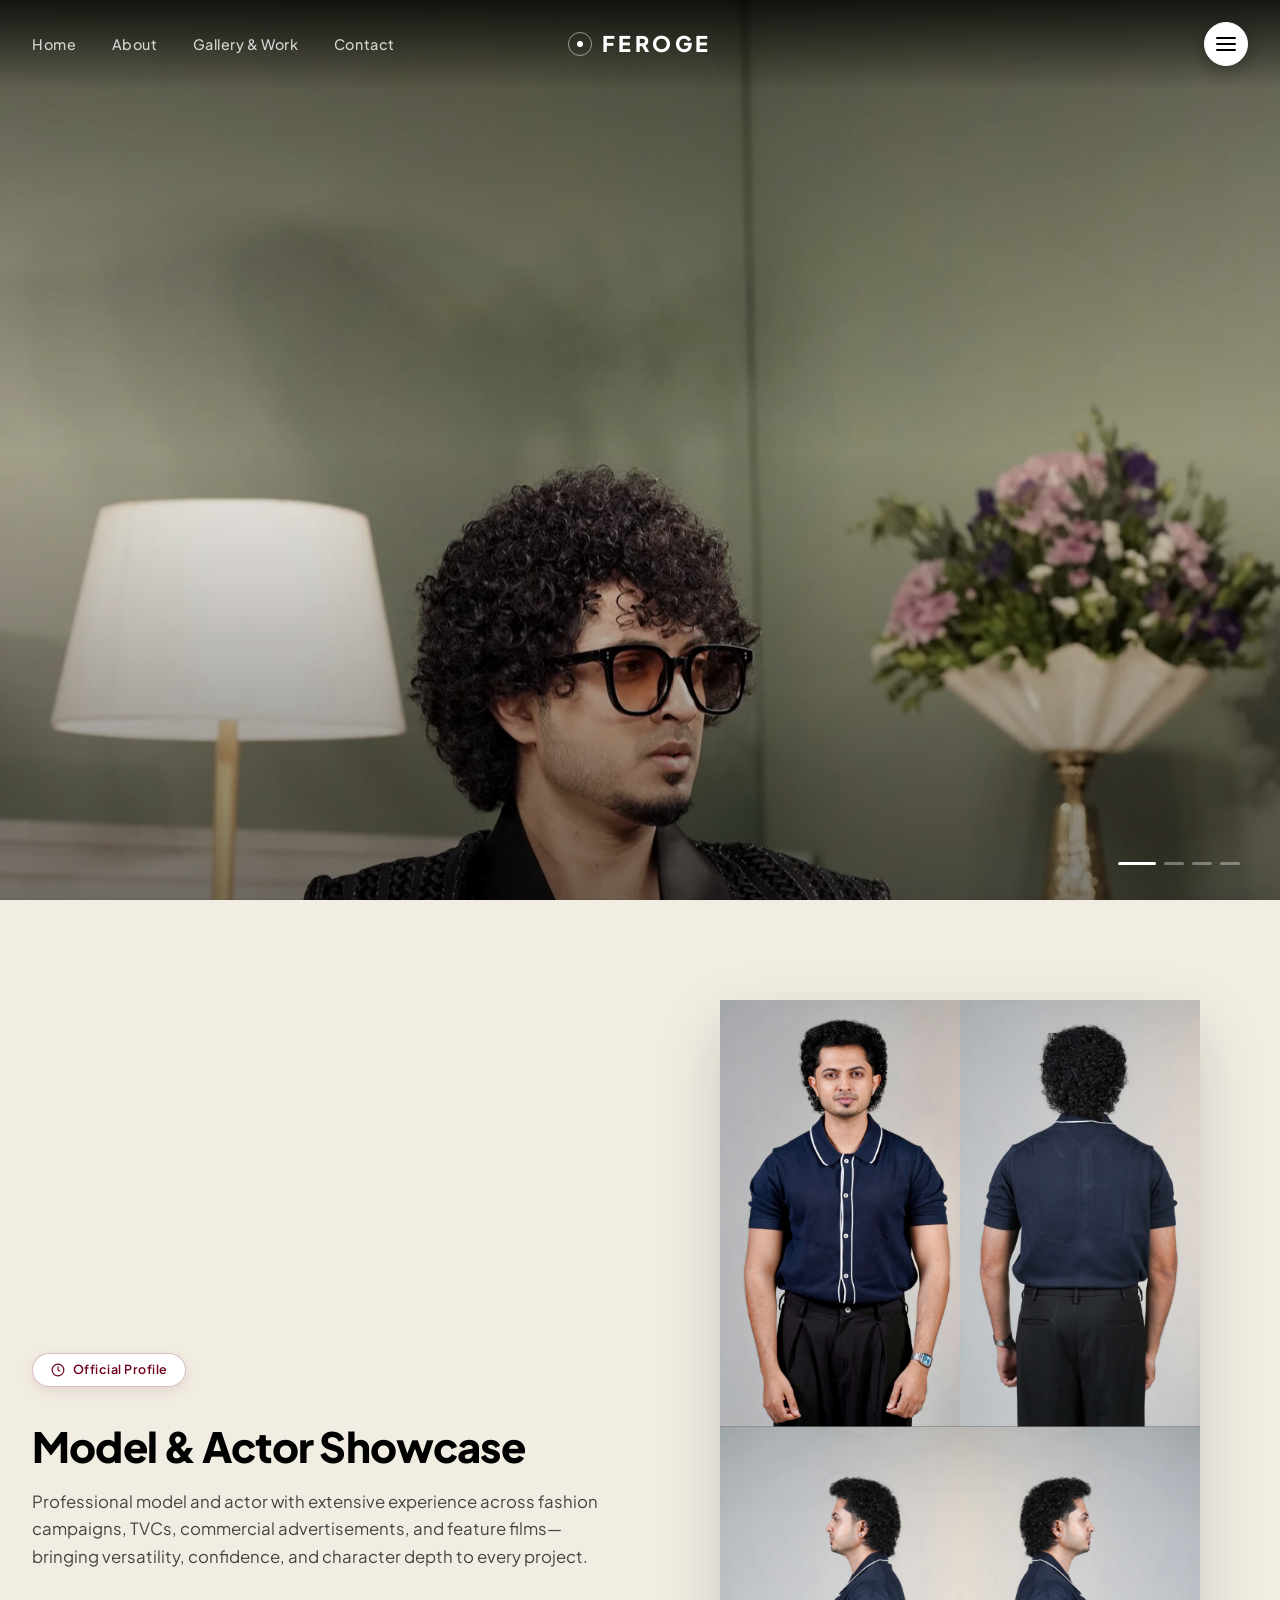
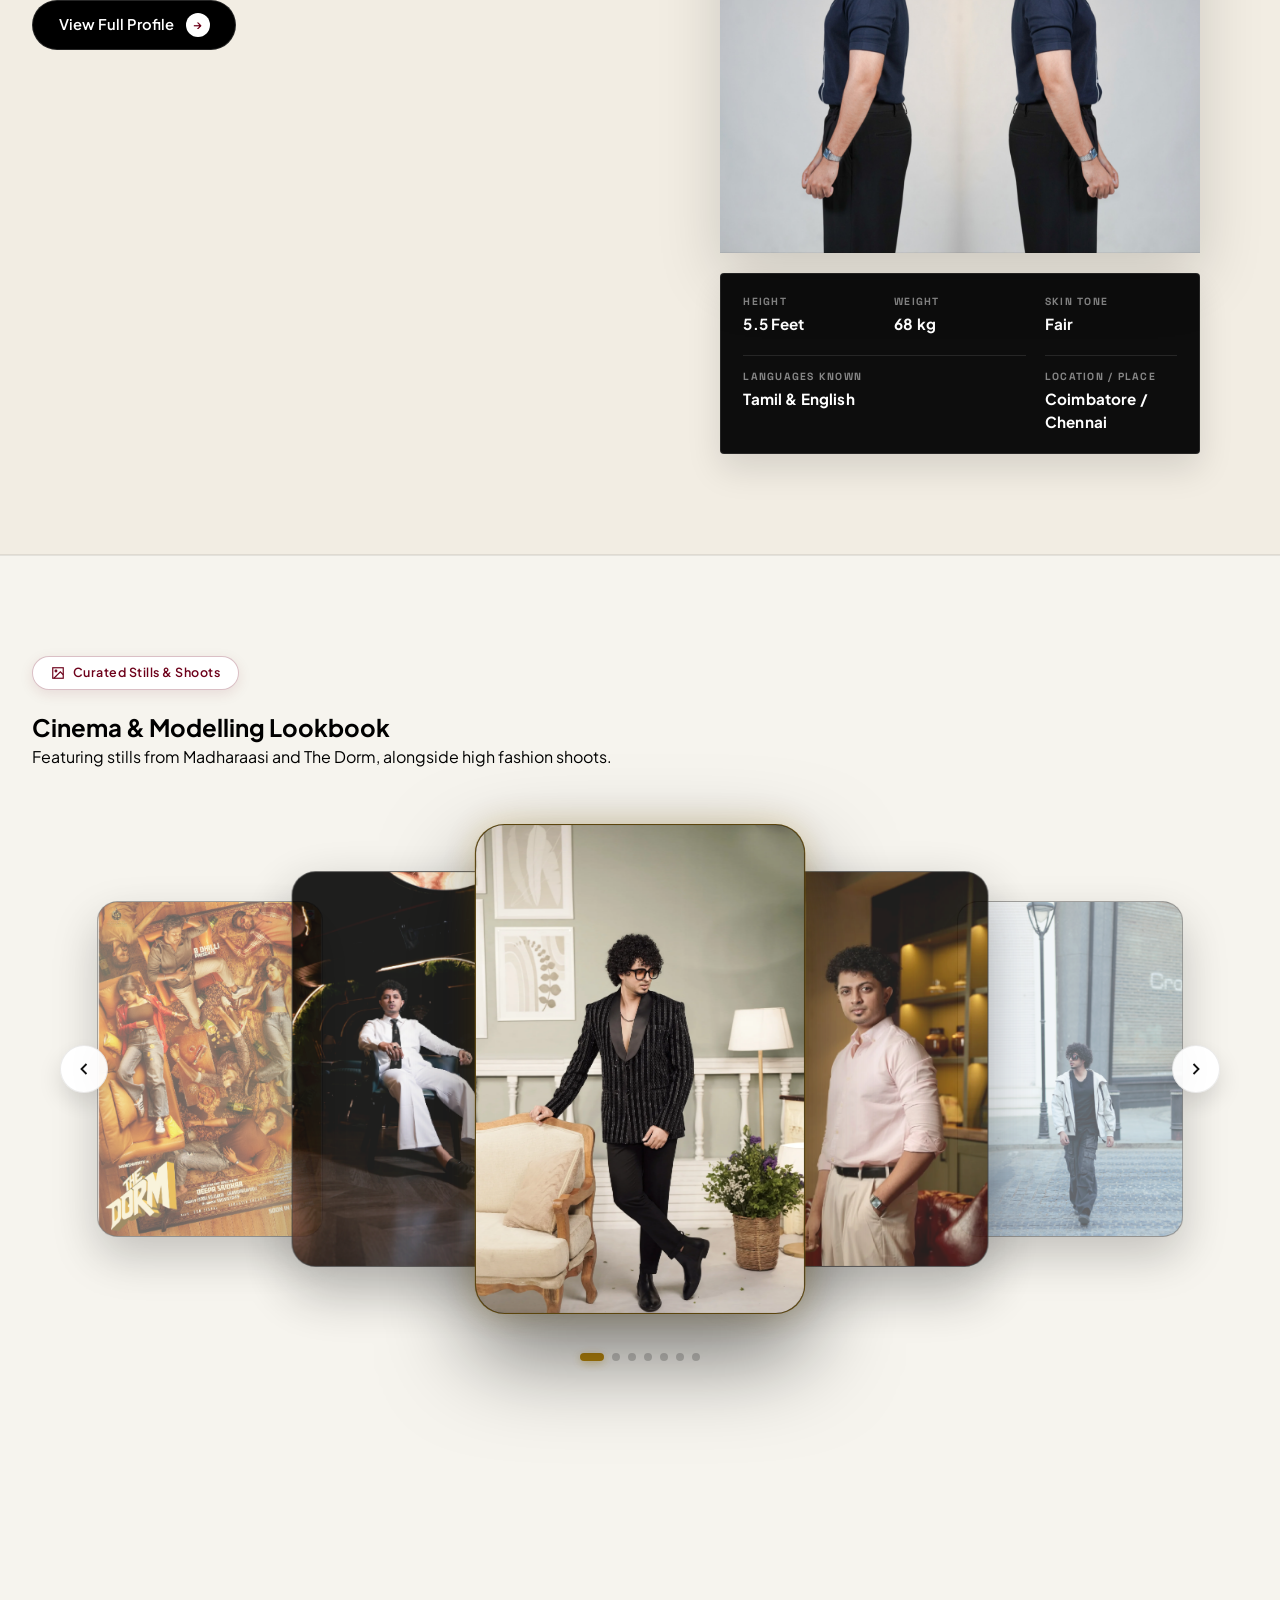
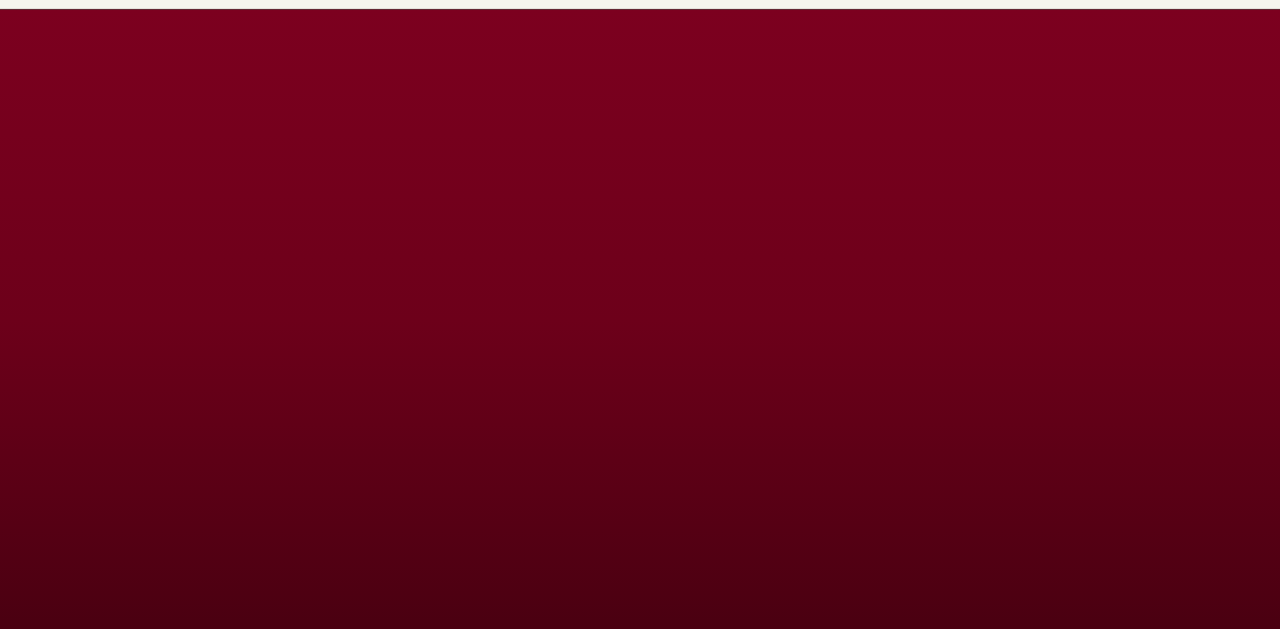
==== index.html @ 0608cd88 "Update official contact details across all pages (Phone, WhatsApp, Instagram, Facebook)" ====
<!DOCTYPE html>
<html lang="en">
<head>
  <meta charset="UTF-8">
  <meta name="viewport" content="width=device-width, initial-scale=1.0">
  <title>FEROGE — Model &amp; Actor Portfolio</title>
  <meta name="description" content="Official portfolio for model and actor Feroge. 30+ brand campaigns including e-commerce, TVC, fashion & commercial projects. Starring in Madharaasi and The Dorm.">
  
  <!-- Google Fonts: Plus Jakarta Sans, Playfair Display & Pinyon Script -->
  <link rel="preconnect" href="https://fonts.googleapis.com">
  <link rel="preconnect" href="https://fonts.gstatic.com" crossorigin>
  <link href="https://fonts.googleapis.com/css2?family=Pinyon+Script&family=Playfair+Display:ital,wght@0,400;0,600;0,700;1,400;1,600&family=Plus+Jakarta+Sans:wght@300;400;500;600;700;800&family=Space+Grotesk:wght@500;600;700&display=swap" rel="stylesheet">
  
  <!-- Main Stylesheet -->
  <link rel="stylesheet" href="style.css">
</head>
<body>

  <!-- 1. Header / Navigation (Floating Luxury Navbar) -->
  <header class="site-header" id="header">
    <div class="nav-container">
      <nav class="nav-left">
        <a href="index.html" class="nav-link active">Home</a>
        <a href="about.html" class="nav-link">About</a>
        <a href="gallery.html" class="nav-link">Gallery &amp; Work</a>
        <a href="contact.html" class="nav-link">Contact</a>
      </nav>

      <a href="index.html" class="nav-brand" aria-label="Feroge Home">
        <div class="nav-brand-icon"></div>
        FEROGE
      </a>

      <div class="nav-right">
        <button class="hamburger-btn" id="menu-toggle-btn" aria-label="Toggle Navigation Menu">
          <span class="hamburger-box">
            <span class="hamburger-dash"></span>
            <span class="hamburger-dash"></span>
            <span class="hamburger-dash"></span>
          </span>
        </button>
      </div>
    </div>
  </header>

  <!-- Mobile Drawer Backdrop Overlay -->
  <div class="drawer-backdrop" id="drawer-backdrop"></div>

  <!-- Mobile Navigation Drawer -->
  <div class="mobile-nav-drawer" id="mobile-drawer">
    <div class="drawer-header">
      <a href="index.html" class="drawer-brand">
        <div class="drawer-brand-icon"></div>
        <span>FEROGE</span>
      </a>
      <button class="drawer-close-btn" id="drawer-close" aria-label="Close menu">
        <svg width="20" height="20" viewBox="0 0 24 24" fill="none" stroke="currentColor" stroke-width="2.2" stroke-linecap="round" stroke-linejoin="round">
          <line x1="18" y1="6" x2="6" y2="18"></line>
          <line x1="6" y1="6" x2="18" y2="18"></line>
        </svg>
      </button>
    </div>

    <nav class="drawer-links">
      <a href="index.html" class="drawer-link active" style="--item-index: 1;">
        <span class="drawer-link-num">01</span>
        <span class="drawer-link-text">Home</span>
        <span class="drawer-link-arrow">&rarr;</span>
      </a>
      <a href="about.html" class="drawer-link" style="--item-index: 2;">
        <span class="drawer-link-num">02</span>
        <span class="drawer-link-text">About &amp; Bio</span>
        <span class="drawer-link-arrow">&rarr;</span>
      </a>
      <a href="gallery.html" class="drawer-link" style="--item-index: 3;">
        <span class="drawer-link-num">03</span>
        <span class="drawer-link-text">Gallery &amp; Work</span>
        <span class="drawer-link-arrow">&rarr;</span>
      </a>
      <a href="contact.html" class="drawer-link" style="--item-index: 4;">
        <span class="drawer-link-num">04</span>
        <span class="drawer-link-text">Contact &amp; Socials</span>
        <span class="drawer-link-arrow">&rarr;</span>
      </a>
    </nav>

    <div class="drawer-footer">
      <div class="drawer-meta-tag">Model &amp; Actor &bull; Chennai / Coimbatore</div>
      <div class="drawer-socials">
        <a href="tel:+918072055864" class="drawer-social-item">Phone</a>
        <a href="https://wa.me/918072055864" target="_blank" class="drawer-social-item">WhatsApp</a>
        <a href="https://www.instagram.com/_feroge_/" target="_blank" class="drawer-social-item">Instagram</a>
        <a href="https://www.facebook.com/feroge.lee?mibextid=wwXIfr" target="_blank" class="drawer-social-item">Facebook</a>
      </div>
    </div>
  </div>

  <!-- 2. Hero Section (Full-Screen Visual Showcase with Alternating Zoom Slideshow) -->
  <section class="hero-section hero-full-page" id="home">
    <div class="hero-slideshow-container" id="hero-slideshow">
      <div class="hero-slide active">
        <img src="images/feroge_73.webp" alt="Feroge High Fashion Portrait" class="hero-slide-img slide-img-1">
      </div>
      <div class="hero-slide">
        <img src="images/feroge_79.webp" alt="Feroge Editorial Presentation" class="hero-slide-img slide-img-2">
      </div>
      <div class="hero-slide">
        <img src="images/feroge_3.webp" alt="Feroge Portrait" class="hero-slide-img slide-img-3">
      </div>
      <div class="hero-slide">
        <img src="images/feroge_20.webp" alt="Feroge Studio Spotlight" class="hero-slide-img slide-img-4">
      </div>
    </div>

    <!-- Minimalist Slide Progress Dots -->
    <div class="hero-slideshow-dots" id="hero-dots">
      <span class="slide-dot active" data-index="0" aria-label="Slide 1"></span>
      <span class="slide-dot" data-index="1" aria-label="Slide 2"></span>
      <span class="slide-dot" data-index="2" aria-label="Slide 3"></span>
      <span class="slide-dot" data-index="3" aria-label="Slide 4"></span>
    </div>
  </section>

  <!-- 3. Home Highlight: About & Profile Teaser -->
  <section class="home-teaser-section bg-cream">
    <div class="container">
      <div class="home-teaser-grid">
        <div class="teaser-content reveal-on-scroll">
          <div class="pill-badge pill-badge-light">
            <svg width="14" height="14" viewBox="0 0 24 24" fill="none" stroke="currentColor" stroke-width="2">
              <circle cx="12" cy="12" r="10"></circle>
              <polyline points="12 6 12 12 16 14"></polyline>
            </svg>
            <span>Official Profile</span>
          </div>
          <h2 class="teaser-title">Model &amp; Actor Showcase</h2>
          <p class="teaser-text">
            Professional model and actor with extensive experience across fashion campaigns, TVCs, commercial advertisements, and feature films—bringing versatility, confidence, and character depth to every project.
          </p>
          <a href="about.html" class="btn-pill-dark">
            <span>View Full Profile</span>
            <span class="btn-arrow-circle-white">&rarr;</span>
          </a>
        </div>
        <div class="teaser-image-col reveal-on-scroll">
          <div class="teaser-image-wrap curtain-reveal">
            <div class="curtain-panel curtain-panel-primary"></div>
            <div class="curtain-panel curtain-panel-secondary"></div>
            <img src="images/about.jpeg" alt="Feroge Portrait" class="teaser-img curtain-img">
          </div>
          <!-- Under image: Measurement & Specifications Card -->
          <div class="teaser-specs-card">
            <div class="teaser-spec-item">
              <span class="teaser-spec-lbl">HEIGHT</span>
              <span class="teaser-spec-val">5.5 Feet</span>
            </div>
            <div class="teaser-spec-item">
              <span class="teaser-spec-lbl">WEIGHT</span>
              <span class="teaser-spec-val">68 kg</span>
            </div>
            <div class="teaser-spec-item">
              <span class="teaser-spec-lbl">SKIN TONE</span>
              <span class="teaser-spec-val">Fair</span>
            </div>
            <div class="teaser-spec-item teaser-spec-lang">
              <span class="teaser-spec-lbl">LANGUAGES KNOWN</span>
              <span class="teaser-spec-val">Tamil &amp; English</span>
            </div>
            <div class="teaser-spec-item teaser-spec-loc">
              <span class="teaser-spec-lbl">LOCATION / PLACE</span>
              <span class="teaser-spec-val">Coimbatore / Chennai</span>
            </div>
          </div>
        </div>
      </div>
    </div>
  </section>


  <!-- 4. Home Highlight: 3D Spatial Coverflow Carousel (Matching Luxury Reference) -->
  <section class="spatial-coverflow-section" id="curated-stills">
    <div class="container">
      <div class="section-header-wrap reveal-on-scroll">
        <div class="pill-badge pill-badge-light">
          <svg width="14" height="14" viewBox="0 0 24 24" fill="none" stroke="currentColor" stroke-width="2">
            <rect x="3" y="3" width="18" height="18" rx="0" ry="0"></rect>
            <circle cx="8.5" cy="8.5" r="1.5"></circle>
            <polyline points="21 15 16 10 5 21"></polyline>
          </svg>
          <span>Curated Stills &amp; Shoots</span>
        </div>
        <h2 class="section-main-heading">Cinema &amp; Modelling Lookbook</h2>
        <p class="section-subtext">Featuring stills from Madharaasi and The Dorm, alongside high fashion shoots.</p>
      </div>

      <!-- 3D Spatial Coverflow Stage -->
      <div class="coverflow-stage-wrapper reveal-on-scroll">
        <div class="coverflow-stage" id="coverflow-stage">
          <div class="coverflow-track" id="coverflow-track">

            <div class="coverflow-card" data-index="0" data-src="images/feroge_74.webp">
              <div class="card-inner">
                <img src="images/feroge_74.webp" alt="Cinema Still" loading="lazy">
              </div>
            </div>

            <div class="coverflow-card" data-index="1" data-src="images/gallery/formal outlook/formal_01.webp">
              <div class="card-inner">
                <img src="images/gallery/formal outlook/formal_01.webp" alt="Formal Fashion" loading="lazy">
              </div>
            </div>

            <div class="coverflow-card" data-index="2" data-src="images/feroge_76.webp">
              <div class="card-inner">
                <img src="images/feroge_76.webp" alt="Monochrome Portrait" loading="lazy">
              </div>
            </div>

            <div class="coverflow-card" data-index="3" data-src="images/feroge_18.webp">
              <div class="card-inner">
                <img src="images/feroge_18.webp" alt="Outdoor Shoot" loading="lazy">
              </div>
            </div>

            <div class="coverflow-card" data-index="4" data-src="images/feroge_78.webp">
              <div class="card-inner">
                <img src="images/feroge_78.webp" alt="Classic Portrait" loading="lazy">
              </div>
            </div>

            <div class="coverflow-card" data-index="5" data-src="images/feroge_34.webp">
              <div class="card-inner">
                <img src="images/feroge_34.webp" alt="Streetwear Walk" loading="lazy">
              </div>
            </div>

            <div class="coverflow-card" data-index="6" data-src="images/feroge_21.webp">
              <div class="card-inner">
                <img src="images/feroge_21.webp" alt="Traditional Outfit" loading="lazy">
              </div>
            </div>

          </div><!-- /coverflow-track -->

          <!-- Floating Navigation Controls -->
          <button class="coverflow-nav-btn coverflow-prev" id="cf-prev" aria-label="Previous Slide">
            <svg width="20" height="20" viewBox="0 0 24 24" fill="none" stroke="currentColor" stroke-width="2.2"><path d="M15 18l-6-6 6-6"/></svg>
          </button>
          <button class="coverflow-nav-btn coverflow-next" id="cf-next" aria-label="Next Slide">
            <svg width="20" height="20" viewBox="0 0 24 24" fill="none" stroke="currentColor" stroke-width="2.2"><path d="M9 18l6-6-6-6"/></svg>
          </button>
        </div><!-- /coverflow-stage -->

        <!-- Pagination Indicators -->
        <div class="coverflow-dots" id="cf-dots"></div>
      </div><!-- /coverflow-stage-wrapper -->

      <div class="teaser-center-action reveal-on-scroll">
        <a href="gallery.html" class="btn-pill-dark">
          <span>Explore Full Gallery</span>
          <span class="btn-arrow-circle-white">&rarr;</span>
        </a>
      </div>
    </div>
  </section>



  <!-- Ultra-Luxury Burgundy Magazine Footer (Inspired by Reference Design) -->
  <footer class="site-footer-v2" id="footer">
    <div class="container">
      <div class="footer-burgundy-card reveal-on-scroll">
        
        <!-- Top Section: Direct Contact & Social Links -->
        <div class="footer-top-spread">
          <h3 class="footer-serif-subtitle">Connect With Feroge</h3>
          <div class="footer-social-pill-row">
            <a href="tel:+918072055864" class="footer-social-pill">
              <span>Call: +91 8072 055 864</span>
              <span class="pill-icon-arrow">&rarr;</span>
            </a>
            <a href="https://wa.me/918072055864" target="_blank" class="footer-social-pill">
              <span>WhatsApp: +91 8072 055 864</span>
              <span class="pill-icon-arrow">&rarr;</span>
            </a>
            <a href="https://www.instagram.com/_feroge_/" target="_blank" class="footer-social-pill">
              <span>Instagram: @_feroge_</span>
              <span class="pill-icon-arrow">&rarr;</span>
            </a>
            <a href="https://www.facebook.com/feroge.lee?mibextid=wwXIfr" target="_blank" class="footer-social-pill">
              <span>Facebook: feroge.lee</span>
              <span class="pill-icon-arrow">&rarr;</span>
            </a>
          </div>
        </div>

        <!-- Middle Section: Minimalist 3-Column Editorial Links -->
        <div class="footer-mid-spread">
          <div class="f-col-left">
            <span class="f-col-label">Direct Contact &amp; Socials</span>
            <div class="f-links-inline">
              <a href="tel:+918072055864">+91 8072 055 864</a>
              <a href="https://wa.me/918072055864" target="_blank">WhatsApp</a>
              <a href="https://www.instagram.com/_feroge_/" target="_blank">Instagram</a>
              <a href="https://www.facebook.com/feroge.lee?mibextid=wwXIfr" target="_blank">Facebook</a>
            </div>
          </div>

          <div class="f-col-center">
            <span class="f-col-label">Credits &amp; Address</span>
            <p class="f-address-text">T-06, B Block, Royal Sheraton Appt, Nanjundapuram Rd, Coimbatore &bull; Tamil Nadu</p>
          </div>

          <div class="f-col-right">
            <span class="f-col-label">Navigation</span>
            <div class="f-links-inline">
              <a href="index.html">Home</a>
              <a href="about.html">About</a>
              <a href="gallery.html">Gallery &amp; Work</a>
              <a href="contact.html">Contact</a>
            </div>
          </div>
        </div>

        <!-- Bottom Giant Display Typography -->
        <div class="footer-giant-brand-wrap">
          <h2 class="footer-giant-brand">Feroge</h2>
        </div>

      </div>
    </div>
  </footer>

  <!-- Ultra-Luxury Minimal Editorial Image Slider Modal -->
  <div class="lightbox-modal" id="lightbox" role="dialog" aria-modal="true" aria-label="Photo Lookbook Slider">
    <!-- Top Bar -->
    <div class="lb-topbar">
      <div class="lb-brand-tag" id="lb-brand-tag">
        <span class="lb-brand-dot"></span>
        <span id="lb-brand-title">FEROGE &bull; CURATED STILLS</span>
      </div>
      <div class="lb-top-actions">
        <span class="lb-photo-counter" id="lb-counter">01 / 07</span>
        <button class="lb-close-btn" id="lightbox-close" aria-label="Close Viewer">
          <svg width="18" height="18" viewBox="0 0 24 24" fill="none" stroke="currentColor" stroke-width="2.2"><line x1="18" y1="6" x2="6" y2="18"></line><line x1="6" y1="6" x2="18" y2="18"></line></svg>
        </button>
      </div>
    </div>

    <!-- Center Stage with Slide Canvas & Floating Nav -->
    <div class="lb-stage-wrapper">
      <button class="lb-arrow lb-prev-btn" id="lb-prev" aria-label="Previous Photo">
        <svg width="22" height="22" viewBox="0 0 24 24" fill="none" stroke="currentColor" stroke-width="2"><path d="M15 18l-6-6 6-6"/></svg>
      </button>

      <div class="lb-stage" id="lb-stage">
        <div class="lb-slide-container" id="lb-slide-container">
          <img src="" alt="Feroge Model Portfolio" id="lightbox-img" class="lb-main-img">
        </div>
        <div class="lb-caption">
          <h3 class="lb-photo-title" id="lb-title">Curated Stills &amp; Shoots</h3>
        </div>
      </div>

      <button class="lb-arrow lb-next-btn" id="lb-next" aria-label="Next Photo">
        <svg width="22" height="22" viewBox="0 0 24 24" fill="none" stroke="currentColor" stroke-width="2"><path d="M9 18l6-6-6-6"/></svg>
      </button>
    </div>

    <!-- Bottom Interactive Thumbnail Filmstrip -->
    <div class="lb-filmstrip-wrap">
      <div class="lb-filmstrip" id="lb-filmstrip"></div>
    </div>
  </div>

  <!-- GSAP & Main Scripts -->
  <script src="https://cdnjs.cloudflare.com/ajax/libs/gsap/3.12.5/gsap.min.js"></script>
  <script src="https://cdnjs.cloudflare.com/ajax/libs/gsap/3.12.5/ScrollTrigger.min.js"></script>
  <script src="js/main.js"></script>
</body>
</html>
---- style.css ----
/* ==========================================================================
   FEROGE — High Fashion Model Portfolio (Haute Couture Edition)
   Strict Luxury Monochrome Aesthetic with Sharp Zero-Radius Images
   ========================================================================== */

:root {
  /* Color System - Project CAESAR (Black #000000, Burgundy #6D001A, White #FFFFFF) */
  --color-black: #000000;
  --color-burgundy: #6D001A;
  --color-burgundy-hover: #8a0021;
  --color-burgundy-light: #9e1233;
  --color-burgundy-subtle: rgba(109, 0, 26, 0.08);
  --color-white: #ffffff;
  --color-offwhite: #f7f4ef;
  
  --bg-dark-hero: #000000;
  --bg-dark-elevated: #0d0d0d;
  --bg-dark-card: rgba(255, 255, 255, 0.04);
  
  --bg-light-base: #f9f8f5;
  --bg-light-surface: #ffffff;
  --bg-editorial-sand: #f2ede3;
  --border-light: rgba(0, 0, 0, 0.08);
  --border-light-strong: rgba(0, 0, 0, 0.16);
  --border-burgundy: rgba(109, 0, 26, 0.25);
  
  --text-white: #ffffff;
  --text-white-muted: rgba(255, 255, 255, 0.78);
  --text-white-subtle: rgba(255, 255, 255, 0.45);
  
  --text-black: #000000;
  --text-black-muted: #444444;
  --text-black-subtle: #777777;
  
  --color-accent-black: #000000;
  --color-accent-burgundy: #6D001A;
  --color-accent-white: #ffffff;
  
  /* Typography */
  --font-display: 'Plus Jakarta Sans', -apple-system, BlinkMacSystemFont, sans-serif;
  --font-serif: 'Playfair Display', Georgia, serif;
  --font-script: 'Pinyon Script', cursive, Georgia, serif;
  --font-mono: 'Space Grotesk', monospace;
  
  /* Transitions & Shadows */
  --transition-smooth: all 0.35s cubic-bezier(0.16, 1, 0.3, 1);
  --transition-fast: all 0.2s ease;
  --shadow-subtle: 0 10px 30px rgba(0, 0, 0, 0.05);
  --shadow-card: 0 20px 45px rgba(0, 0, 0, 0.12);
  --shadow-arc-card: 0 16px 36px rgba(0, 0, 0, 0.16);
  --shadow-burgundy: 0 12px 35px rgba(109, 0, 26, 0.35);
}

/* Reset & Base Setup */
*, *::before, *::after {
  box-sizing: border-box;
  margin: 0;
  padding: 0;
}

html {
  scroll-behavior: smooth;
  font-size: 16px;
  background-color: var(--bg-dark-hero);
  color: var(--text-black);
}

body {
  font-family: var(--font-display);
  -webkit-font-smoothing: antialiased;
  -moz-osx-font-smoothing: grayscale;
  line-height: 1.5;
  overflow-x: hidden;
  background-color: var(--bg-dark-hero);
}

/* Strict Zero Border-Radius on ALL Images for High-Fashion Sharpness */
img {
  max-width: 100%;
  height: auto;
  display: block;
  border-radius: 0 !important;
}

a {
  text-decoration: none;
  color: inherit;
}

button {
  cursor: pointer;
  border: none;
  background: none;
  font-family: inherit;
}

/* Container */
.container {
  max-width: 1320px;
  margin: 0 auto;
  padding: 0 2rem;
}

/* ==========================================================================
   1. Main Header / Navigation (Fixed Luxury Navbar)
   ========================================================================== */
.site-header {
  position: fixed;
  top: 0;
  left: 0;
  width: 100%;
  z-index: 1000;
  padding: 1.4rem 0;
  transition: all 0.35s cubic-bezier(0.16, 1, 0.3, 1);
  background: linear-gradient(180deg, rgba(0, 0, 0, 0.75) 0%, transparent 100%);
}

.site-header.scrolled {
  background: #000000;
  padding: 0.9rem 0;
  border-bottom: 1px solid rgba(255, 255, 255, 0.1);
  box-shadow: 0 10px 30px rgba(0, 0, 0, 0.5);
}

.nav-container {
  display: grid;
  grid-template-columns: 1fr auto 1fr;
  align-items: center;
  max-width: 1320px;
  width: 100%;
  margin: 0 auto;
  padding: 0 2rem;
  box-sizing: border-box;
}

.nav-left {
  display: flex;
  align-items: center;
  gap: 2.2rem;
  justify-content: flex-start;
}

.nav-link {
  font-size: 0.9rem;
  font-weight: 500;
  color: var(--text-white-muted);
  letter-spacing: 0.04em;
  transition: var(--transition-fast);
}

.nav-link:hover, .nav-link.active {
  color: var(--text-white);
}

.nav-brand {
  display: flex;
  align-items: center;
  justify-content: center;
  gap: 0.6rem;
  color: var(--text-white);
  font-weight: 800;
  font-size: 1.35rem;
  letter-spacing: 0.16em;
  text-transform: uppercase;
}

.nav-brand-icon {
  width: 24px;
  height: 24px;
  border-radius: 50%;
  border: 1.5px solid rgba(255, 255, 255, 0.5);
  display: flex;
  align-items: center;
  justify-content: center;
}

.nav-brand-icon::after {
  content: '';
  width: 6px;
  height: 6px;
  background: #ffffff;
  border-radius: 50%;
}

.nav-right {
  display: flex;
  align-items: center;
  justify-content: flex-end;
  gap: 0.8rem;
}

/* Solid Backdrop Overlay */
.drawer-backdrop {
  position: fixed;
  inset: 0;
  background: rgba(0, 0, 0, 0.82);
  opacity: 0;
  pointer-events: none;
  transition: opacity 0.4s cubic-bezier(0.16, 1, 0.3, 1);
  z-index: 1050;
}

.drawer-backdrop.active {
  opacity: 1;
  pointer-events: auto;
}

/* Solid White Luxury Mobile Navigation Drawer */
.mobile-nav-drawer {
  position: fixed;
  top: 0;
  right: -100%;
  width: 100%;
  max-width: 420px;
  height: 100vh;
  height: 100dvh;
  background: #ffffff;
  color: #0c0c0c;
  border-left: 1px solid rgba(0, 0, 0, 0.12);
  box-shadow: -25px 0 70px rgba(0, 0, 0, 0.4);
  z-index: 1100;
  display: flex;
  flex-direction: column;
  justify-content: space-between;
  padding: 2.5rem 2rem 2rem 2rem;
  transition: right 0.45s cubic-bezier(0.16, 1, 0.3, 1);
  overflow-y: auto;
}

.mobile-nav-drawer.active {
  right: 0;
}

.drawer-header {
  display: flex;
  align-items: center;
  justify-content: space-between;
  padding-bottom: 1.8rem;
  border-bottom: 1px solid rgba(0, 0, 0, 0.1);
}

.drawer-brand {
  display: flex;
  align-items: center;
  gap: 0.6rem;
  color: #000000;
  font-weight: 800;
  font-size: 1.3rem;
  letter-spacing: 0.14em;
  text-transform: uppercase;
}

.drawer-brand-icon {
  width: 24px;
  height: 24px;
  border-radius: 50%;
  border: 2px solid #000000;
  display: flex;
  align-items: center;
  justify-content: center;
}

.drawer-brand-icon::after {
  content: '';
  width: 6px;
  height: 6px;
  background: #000000;
  border-radius: 50%;
}

.drawer-close-btn {
  width: 44px;
  height: 44px;
  border-radius: 50%;
  border: 1px solid rgba(0, 0, 0, 0.15);
  background: #f4f4f4;
  color: #000000;
  display: flex;
  align-items: center;
  justify-content: center;
  cursor: pointer;
  transition: all 0.3s cubic-bezier(0.16, 1, 0.3, 1);
}

.drawer-close-btn:hover {
  background: #000000;
  color: #ffffff;
  transform: rotate(90deg) scale(1.08);
}

.drawer-links {
  display: flex;
  flex-direction: column;
  gap: 1.2rem;
  margin: 2.5rem 0;
}

.drawer-link {
  display: flex;
  align-items: center;
  justify-content: space-between;
  padding: 0.9rem 1.2rem;
  border-radius: 12px;
  color: #1a1a1a;
  text-decoration: none;
  font-size: 1.2rem;
  font-weight: 600;
  letter-spacing: -0.01em;
  background: transparent;
  transition: all 0.3s cubic-bezier(0.16, 1, 0.3, 1);
  opacity: 0;
  transform: translateX(30px);
}

.mobile-nav-drawer.active .drawer-link {
  opacity: 1;
  transform: translateX(0);
  transition-delay: calc(var(--item-index, 1) * 0.08s + 0.12s);
}

.drawer-link-num {
  font-size: 0.8rem;
  font-family: var(--font-mono);
  font-weight: 500;
  color: #888888;
  margin-right: 1.2rem;
}

.drawer-link-text {
  flex-grow: 1;
}

.drawer-link-arrow {
  font-size: 1.2rem;
  color: #aaaaaa;
  opacity: 0;
  transform: translateX(-10px);
  transition: all 0.3s ease;
}

.drawer-link:hover, .drawer-link:active {
  background: #000000;
  color: #ffffff;
  padding-left: 1.5rem;
}

.drawer-link:hover .drawer-link-num,
.drawer-link:hover .drawer-link-arrow {
  color: #ffffff;
  opacity: 1;
  transform: translateX(0);
}

.drawer-footer {
  border-top: 1px solid rgba(0, 0, 0, 0.1);
  padding-top: 1.6rem;
}

.drawer-meta-tag {
  font-size: 0.72rem;
  text-transform: uppercase;
  letter-spacing: 0.1em;
  font-weight: 700;
  color: #777777;
  margin-bottom: 0.8rem;
}

.drawer-socials {
  display: flex;
  gap: 1.2rem;
  flex-wrap: wrap;
}

.drawer-social-item {
  font-size: 0.88rem;
  font-weight: 600;
  color: #000000;
  text-decoration: none;
  transition: color 0.2s;
}

.drawer-social-item:hover {
  text-decoration: underline;
}

/* Solid White Luxury Hamburger Button */
.hamburger-btn {
  width: 44px;
  height: 44px;
  border-radius: 50%;
  background: #ffffff;
  border: 1.5px solid #ffffff;
  display: flex;
  align-items: center;
  justify-content: center;
  cursor: pointer;
  box-shadow: 0 4px 18px rgba(0, 0, 0, 0.35);
  transition: all 0.3s cubic-bezier(0.16, 1, 0.3, 1);
  position: relative;
  z-index: 1001;
  flex-shrink: 0;
  margin-left: auto;
}

.hamburger-btn:hover {
  background: #f2f2f2;
  transform: scale(1.05);
}

.hamburger-box {
  width: 20px;
  height: 14px;
  display: flex;
  flex-direction: column;
  justify-content: space-between;
  align-items: center;
}

.hamburger-dash {
  width: 20px;
  height: 2px;
  background-color: #000000;
  border-radius: 2px;
  transition: all 0.35s cubic-bezier(0.16, 1, 0.3, 1);
  transform-origin: center;
}

.hamburger-btn.is-active .hamburger-dash:nth-child(1) {
  transform: translateY(6px) rotate(45deg);
}

.hamburger-btn.is-active .hamburger-dash:nth-child(2) {
  opacity: 0;
  transform: scaleX(0);
}

.hamburger-btn.is-active .hamburger-dash:nth-child(3) {
  transform: translateY(-6px) rotate(-45deg);
}

/* ==========================================================================
   2. Hero Section (Full-Screen Visual Showcase with 2s Zoom Slideshow)
   ========================================================================== */
.hero-section.hero-full-page {
  position: relative;
  width: 100%;
  height: 100vh;
  height: 100dvh;
  min-height: 100vh;
  padding: 0;
  margin: 0;
  overflow: hidden;
  background: #000000;
}

.hero-slideshow-container {
  position: absolute;
  inset: 0;
  width: 100%;
  height: 100%;
  overflow: hidden;
}

.hero-slideshow-container::after {
  content: '';
  position: absolute;
  inset: 0;
  background: linear-gradient(180deg, rgba(0, 0, 0, 0.42) 0%, rgba(0, 0, 0, 0.05) 50%, rgba(0, 0, 0, 0.52) 100%);
  pointer-events: none;
  z-index: 5;
}

.hero-slide {
  position: absolute;
  inset: 0;
  width: 100%;
  height: 100%;
  opacity: 0;
  visibility: hidden;
  transition: opacity 1.1s cubic-bezier(0.25, 1, 0.4, 1), visibility 1.1s cubic-bezier(0.25, 1, 0.4, 1);
  overflow: hidden;
  backface-visibility: hidden;
  will-change: opacity;
  z-index: 1;
}

.hero-slide.prev-active {
  opacity: 1;
  visibility: visible;
  z-index: 2;
}

.hero-slide.active {
  opacity: 1;
  visibility: visible;
  z-index: 3;
}

.hero-slide-img {
  width: 100%;
  height: 100%;
  object-fit: cover;
  filter: none;
  border-radius: 0 !important;
  transform: scale(1);
  will-change: transform;
}

/* Individual Slide Focal Framing */
.hero-slide-img.slide-img-1 { object-position: center 20%; }
.hero-slide-img.slide-img-2 { object-position: center 20%; }
.hero-slide-img.slide-img-3 { object-position: center 20%; }
.hero-slide-img.slide-img-4 { object-position: center 20%; }

@media (min-width: 1200px) {
  .hero-slide-img.slide-img-1 { object-position: center 20%; }
  .hero-slide-img.slide-img-2 { object-position: center 20%; }
  .hero-slide-img.slide-img-3 { object-position: center 20%; }
  .hero-slide-img.slide-img-4 { object-position: center 20%; }
}

.hero-slide:nth-child(odd).active .hero-slide-img {
  animation: heroCinematicZoomOut 2.2s cubic-bezier(0.25, 1, 0.5, 1) forwards;
}

.hero-slide:nth-child(even).active .hero-slide-img {
  animation: heroCinematicZoomIn 2.2s cubic-bezier(0.25, 1, 0.5, 1) forwards;
}

@keyframes heroCinematicZoomOut {
  0% { transform: scale(1.12); }
  100% { transform: scale(1); }
}

@keyframes heroCinematicZoomIn {
  0% { transform: scale(1); }
  100% { transform: scale(1.10); }
}

/* Minimalist Slide Progress Dots */
.hero-slideshow-dots {
  position: absolute;
  bottom: 35px;
  right: 2.5rem;
  display: flex;
  align-items: center;
  gap: 0.5rem;
  z-index: 20;
}

.slide-dot {
  width: 20px;
  height: 3px;
  background: rgba(255, 255, 255, 0.35);
  border-radius: 2px;
  cursor: pointer;
  transition: all 0.3s ease;
}

.slide-dot.active {
  width: 38px;
  background: #ffffff;
}

/* Luxury High-Fashion Typographic Overlay */
.hero-editorial-overlay {
  position: absolute;
  bottom: 110px;
  left: 2.5rem;
  z-index: 20;
  max-width: 90%;
  pointer-events: none;
}

.hero-editorial-tag {
  display: inline-flex;
  align-items: center;
  gap: 0.5rem;
  background: rgba(0, 0, 0, 0.65);
  border: 1px solid rgba(255, 255, 255, 0.2);
  color: #ffffff;
  font-family: var(--font-mono);
  font-size: 0.72rem;
  font-weight: 700;
  letter-spacing: 0.18em;
  padding: 0.35rem 0.9rem;
  margin-bottom: 0.8rem;
}

.tag-live-pulse {
  width: 7px;
  height: 7px;
  border-radius: 50%;
  background: #ffffff;
  animation: pulseDot 1.5s infinite ease-in-out;
}

@keyframes pulseDot {
  0%, 100% { opacity: 1; transform: scale(1); }
  50% { opacity: 0.4; transform: scale(0.7); }
}

.hero-giant-name {
  font-size: clamp(3.2rem, 9vw, 7rem);
  font-weight: 800;
  letter-spacing: 0.12em;
  line-height: 0.95;
  color: #ffffff;
  text-transform: uppercase;
  margin: 0;
  text-shadow: 0 4px 20px rgba(0, 0, 0, 0.6);
}

.hero-sub-cities {
  font-size: clamp(0.75rem, 2vw, 0.95rem);
  letter-spacing: 0.28em;
  color: rgba(255, 255, 255, 0.8);
  font-weight: 600;
  text-transform: uppercase;
  margin-top: 0.6rem;
}

.hero-bottom-indicator {
  position: absolute;
  bottom: 30px;
  left: 50%;
  transform: translateX(-50%);
  z-index: 20;
}

.scroll-down-btn {
  display: inline-flex;
  align-items: center;
  gap: 0.6rem;
  background: rgba(0, 0, 0, 0.7);
  border: 1.5px solid rgba(255, 255, 255, 0.4);
  color: #ffffff;
  padding: 0.6rem 1.5rem;
  border-radius: 100px;
  font-size: 0.8rem;
  font-weight: 600;
  letter-spacing: 0.08em;
  text-transform: uppercase;
  transition: var(--transition-smooth);
}

.scroll-down-btn:hover {
  background: #ffffff;
  color: #000000;
  border-color: #ffffff;
  transform: translateY(-2px);
}

/* ==========================================================================
   3. Radial Dial Arc & Fan Gallery (About Feroge)
   ========================================================================== */
.radial-arc-section {
  position: relative;
  background: var(--bg-light-base);
  color: var(--text-black);
  padding: 70px 0 90px 0;
  overflow: hidden;
  border-top: 1px solid rgba(0, 0, 0, 0.06);
}

.arc-experience-wrapper {
  position: relative;
  max-width: 1280px;
  margin: 0 auto;
  padding: 0 1rem;
  min-height: 660px;
  display: flex;
  flex-direction: column;
  align-items: center;
  justify-content: flex-start;
}

.arc-svg-backdrop {
  position: absolute;
  top: 10px;
  left: 50%;
  transform: translateX(-50%);
  width: 980px;
  height: 520px;
  pointer-events: none;
  z-index: 1;
}

.arc-cards-container {
  position: relative;
  width: 100%;
  max-width: 1060px;
  height: 280px;
  z-index: 10;
  margin-top: 15px;
}

.arc-card {
  position: absolute;
  width: 154px;
  height: 210px;
  border-radius: 0 !important;
  overflow: hidden;
  box-shadow: var(--shadow-arc-card);
  border: 4px solid #ffffff;
  transition: all 0.45s cubic-bezier(0.16, 1, 0.3, 1);
  cursor: pointer;
  background: #1a1a1a;
}

.arc-card img {
  width: 100%;
  height: 100%;
  object-fit: cover;
  filter: none;
  border-radius: 0 !important;
}

.arc-card:hover {
  transform: scale(1.16) translateY(-16px) !important;
  z-index: 30 !important;
  box-shadow: 0 24px 50px rgba(0, 0, 0, 0.3);
  border-color: #000000;
}

.arc-card-tag {
  position: absolute;
  bottom: 8px;
  left: 50%;
  transform: translateX(-50%);
  background: #000000;
  color: #ffffff;
  font-size: 0.62rem;
  font-weight: 600;
  text-transform: uppercase;
  letter-spacing: 0.06em;
  padding: 0.2rem 0.6rem;
  white-space: nowrap;
  opacity: 0;
  transition: var(--transition-fast);
}

.arc-card:hover .arc-card-tag {
  opacity: 1;
}

.arc-center-content {
  position: relative;
  z-index: 15;
  text-align: center;
  max-width: 780px;
  margin: 15px auto 0 auto;
  padding: 0 1.5rem;
}

.pill-badge {
  display: inline-flex;
  align-items: center;
  gap: 0.5rem;
  padding: 0.4rem 1.1rem;
  border-radius: 100px;
  font-size: 0.78rem;
  font-weight: 600;
  letter-spacing: 0.04em;
  margin-bottom: 1.2rem;
}

.pill-badge-light {
  background: #ffffff;
  border: 1px solid rgba(0, 0, 0, 0.12);
  color: #000000;
}

.arc-center-heading {
  font-size: clamp(2rem, 4.5vw, 2.75rem);
  font-weight: 700;
  line-height: 1.18;
  letter-spacing: -0.025em;
  color: var(--text-black);
  margin-bottom: 1.2rem;
}

.arc-center-description {
  font-size: 1.05rem;
  line-height: 1.65;
  color: var(--text-black-muted);
  max-width: 620px;
  margin: 0 auto 2rem auto;
}

.btn-pill-dark {
  display: inline-flex;
  align-items: center;
  gap: 0.75rem;
  background: #000000;
  color: #ffffff;
  font-size: 0.92rem;
  font-weight: 600;
  padding: 0.75rem 1.6rem;
  border-radius: 100px;
  transition: var(--transition-smooth);
  margin-bottom: 3.2rem;
}

.btn-pill-dark .btn-arrow-circle-white {
  width: 24px;
  height: 24px;
  border-radius: 50%;
  background: #ffffff;
  color: #000000;
  display: flex;
  align-items: center;
  justify-content: center;
  font-size: 0.75rem;
  transition: var(--transition-smooth);
}

.btn-pill-dark:hover {
  background: #222222;
  transform: translateY(-2px);
  box-shadow: 0 12px 28px rgba(0, 0, 0, 0.2);
}

.btn-pill-dark:hover .btn-arrow-circle-white {
  transform: rotate(45deg);
}

.arc-stats-grid {
  display: grid;
  grid-template-columns: repeat(4, 1fr);
  gap: 2rem;
  width: 100%;
  max-width: 820px;
  margin: 0 auto;
  padding-top: 1.8rem;
  border-top: 1px solid rgba(0, 0, 0, 0.08);
}

.stat-item {
  text-align: center;
}

.stat-number {
  font-size: 2.5rem;
  font-weight: 800;
  letter-spacing: -0.03em;
  color: #000000;
  line-height: 1.1;
  margin-bottom: 0.35rem;
}

.stat-label {
  font-size: 0.8rem;
  font-weight: 500;
  color: var(--text-black-subtle);
  letter-spacing: 0.02em;
}

/* ==========================================================================
   4. Haute Couture Editorial Moodboard & Lookbook Poster (Matching Reference)
   ========================================================================== */
/* ==========================================================================
   4. 3D Spatial Coverflow Carousel (Matching Luxury Reference)
   ========================================================================== */
.spatial-coverflow-section {
  background: #f6f4ee;
  padding: 100px 0 90px;
  scroll-margin-top: 90px;
  position: relative;
  overflow: hidden;
  border-top: 1px solid var(--border-light);
  border-bottom: 1px solid var(--border-light);
}

.coverflow-stage-wrapper {
  position: relative;
  width: 100%;
  max-width: 1200px;
  margin: 2.5rem auto 2.5rem;
}

.coverflow-stage {
  position: relative;
  width: 100%;
  height: 520px;
  display: flex;
  align-items: center;
  justify-content: center;
  user-select: none;
  touch-action: pan-y;
  cursor: grab;
}

.coverflow-stage:active {
  cursor: grabbing;
}

.coverflow-track {
  position: relative;
  width: 100%;
  height: 100%;
  display: flex;
  align-items: center;
  justify-content: center;
}

.coverflow-card {
  position: absolute;
  width: 290px;
  height: 430px;
  cursor: pointer;
  transform-origin: center center;
  will-change: transform, opacity, z-index;
  -webkit-tap-highlight-color: transparent;
  visibility: visible;
}

.coverflow-card .card-inner {
  position: relative;
  width: 100%;
  height: 100%;
  border-radius: 26px;
  overflow: hidden;
  background: #111111;
  box-shadow: 0 25px 60px rgba(0, 0, 0, 0.35);
  border: 1px solid rgba(255, 255, 255, 0.18);
  transition: box-shadow 0.4s ease, border-color 0.4s ease;
}

.coverflow-card.is-active .card-inner {
  box-shadow: 0 35px 80px rgba(0, 0, 0, 0.52), 0 0 30px rgba(184, 134, 11, 0.25);
  border-color: rgba(184, 134, 11, 0.45);
}

.coverflow-card img {
  width: 100%;
  height: 100%;
  object-fit: cover;
  display: block;
  pointer-events: none;
  transition: transform 0.6s cubic-bezier(0.16, 1, 0.3, 1);
}

.coverflow-card:hover img {
  transform: scale(1.04);
}

.coverflow-card .card-overlay {
  position: absolute;
  inset: 0;
  background: linear-gradient(to top, rgba(0, 0, 0, 0.92) 0%, rgba(0, 0, 0, 0.3) 45%, rgba(0, 0, 0, 0) 75%);
  display: flex;
  flex-direction: column;
  justify-content: flex-end;
  padding: 1.5rem 1.3rem;
  pointer-events: none;
  opacity: 0;
  transition: opacity 0.35s ease;
}

.coverflow-card.is-active .card-overlay,
.coverflow-card:hover .card-overlay {
  opacity: 1;
}

.coverflow-card .card-tag {
  font-family: var(--font-primary);
  font-size: 0.64rem;
  font-weight: 700;
  letter-spacing: 0.14em;
  text-transform: uppercase;
  color: rgba(255, 255, 255, 0.75);
  margin-bottom: 0.25rem;
}

.coverflow-card .card-title {
  font-family: var(--font-serif);
  font-size: 1.2rem;
  font-weight: 600;
  color: #ffffff;
  margin: 0;
  line-height: 1.2;
}

/* Floating Navigation Buttons - Safe Margins Outside Cards */
.coverflow-nav-btn {
  position: absolute;
  top: 50%;
  transform: translateY(-50%);
  width: 48px;
  height: 48px;
  border-radius: 50%;
  background: rgba(255, 255, 255, 0.95);
  backdrop-filter: blur(14px);
  -webkit-backdrop-filter: blur(14px);
  border: 1px solid rgba(0, 0, 0, 0.08);
  box-shadow: 0 10px 25px rgba(0, 0, 0, 0.12);
  color: #111111;
  display: flex;
  align-items: center;
  justify-content: center;
  cursor: pointer;
  transition: all 0.3s cubic-bezier(0.16, 1, 0.3, 1);
  z-index: 40;
  -webkit-tap-highlight-color: transparent;
}

.coverflow-nav-btn:hover {
  background: #b8860b;
  color: #ffffff;
  border-color: #b8860b;
  transform: translateY(-50%) scale(1.08);
  box-shadow: 0 12px 30px rgba(184, 134, 11, 0.35);
}

.coverflow-prev { left: 20px; }
.coverflow-next { right: 20px; }

@media (min-width: 1300px) {
  .coverflow-prev { left: calc(50% - 580px); }
  .coverflow-next { right: calc(50% - 580px); }
}

/* Dots indicator */
.coverflow-dots {
  display: flex;
  align-items: center;
  justify-content: center;
  gap: 8px;
  margin-top: 1.5rem;
}

.cf-dot {
  width: 8px;
  height: 8px;
  border-radius: 50%;
  background: rgba(0, 0, 0, 0.2);
  border: none;
  cursor: pointer;
  transition: all 0.3s cubic-bezier(0.16, 1, 0.3, 1);
  padding: 0;
}

.cf-dot.active {
  width: 24px;
  border-radius: 20px;
  background: #b8860b;
  box-shadow: 0 2px 10px rgba(184, 134, 11, 0.4);
}


/* ==========================================================================
   5.5 Horizontal Staggered Drag Gallery Component (Masonry Filmstrip)
   ========================================================================== */
.gallery-section {
  background: #f2ede3; /* Warm editorial off-white/cream */
  padding: 100px 0;
  border-top: 1px solid var(--border-light);
  border-bottom: 1px solid var(--border-light);
  position: relative;
  overflow: hidden;
}

.gallery-container {
  position: relative;
  width: 100%;
  padding: 40px 0 60px 0;
  user-select: none;
  -webkit-user-select: none;
  touch-action: pan-y; /* Allow natural vertical page scrolling */
}

/* Native Fallback when JS is disabled or failing */
.gallery-track-wrapper {
  width: 100%;
  overflow-x: auto;
  overflow-y: hidden;
  scrollbar-width: none;
  -webkit-overflow-scrolling: touch;
}

.gallery-track-wrapper::-webkit-scrollbar {
  display: none;
}

/* Primary Horizontal Moving Strip */
.gallery-track {
  display: flex;
  gap: clamp(20px, 2.5vw, 30px);
  padding: 0 40px;
  width: max-content;
  will-change: transform;
  transform: translate3d(0, 0, 0);
}

/* Staggered Masonry Columns */
.gallery-col {
  display: flex;
  flex-direction: column;
  gap: clamp(20px, 2.5vw, 30px);
  width: clamp(260px, 24vw, 340px);
  flex-shrink: 0;
}

.gallery-item {
  width: 100%;
  border-radius: 0 !important;
  overflow: hidden;
  background: #141414;
  box-shadow: 0 15px 35px rgba(0, 0, 0, 0.12);
  transition: transform 0.4s cubic-bezier(0.16, 1, 0.3, 1), box-shadow 0.4s ease;
}

/* Row A sits higher, Row B offset downward 18% for staggered brick look */
.gallery-item.item-row-a {
  transform: translateY(0);
}

.gallery-item.item-row-b {
  transform: translateY(18%);
}

.gallery-item img {
  width: 100%;
  aspect-ratio: 3 / 4;
  object-fit: cover;
  border-radius: 0 !important;
  display: block;
  user-drag: none;
  -webkit-user-drag: none;
  pointer-events: none;
  transition: transform 0.6s cubic-bezier(0.16, 1, 0.3, 1);
}

.gallery-container:hover .gallery-item:hover {
  box-shadow: 0 22px 45px rgba(0, 0, 0, 0.22);
}

/* Custom Circular Follower Dot Cursor for Desktop Dragging */
.gallery-cursor-dot {
  position: fixed;
  top: 0;
  left: 0;
  width: 16px;
  height: 16px;
  border-radius: 50% !important;
  background: rgba(12, 12, 12, 0.75);
  border: 1.5px solid rgba(255, 255, 255, 0.4);
  pointer-events: none;
  z-index: 9999;
  opacity: 0;
  transform: translate3d(-50%, -50%, 0) scale(1);
  transition: opacity 0.2s ease, transform 0.2s ease;
  mix-blend-mode: difference;
}

.gallery-container.is-hovered {
  cursor: none;
}

.gallery-container.is-hovered .gallery-cursor-dot {
  opacity: 1;
}

.gallery-container.is-dragging {
  cursor: none;
}

.gallery-container.is-dragging .gallery-cursor-dot {
  opacity: 1;
  transform: translate3d(-50%, -50%, 0) scale(1.6);
  background: rgba(0, 0, 0, 0.9);
}


/* ==========================================================================
   6. Model Comp Card & Physical Measurements (High-Fashion Standard)
   ========================================================================== */
.compcard-section {
  background: #0a0a0a;
  color: #ffffff;
  padding: 100px 0;
  border-top: 1px solid rgba(255, 255, 255, 0.08);
}

.compcard-grid {
  display: grid;
  grid-template-columns: 1fr 1fr;
  gap: 4rem;
  align-items: center;
}

.compcard-photo-duo {
  display: grid;
  grid-template-columns: 1fr 1fr;
  gap: 1.2rem;
}

.compcard-photo-card {
  border-radius: 0 !important;
  overflow: hidden;
  border: 1px solid rgba(255, 255, 255, 0.15);
  box-shadow: var(--shadow-card);
  aspect-ratio: 3/4.2;
}

.compcard-photo-card img {
  width: 100%;
  height: 100%;
  object-fit: cover;
  filter: none;
  border-radius: 0 !important;
}

.compcard-details h3 {
  font-size: 2.6rem;
  font-weight: 800;
  letter-spacing: -0.03em;
  margin-bottom: 0.6rem;
}

.compcard-details p.compcard-sub {
  font-size: 0.95rem;
  color: var(--text-white-muted);
  margin-bottom: 2.2rem;
}

.measurements-grid {
  display: grid;
  grid-template-columns: repeat(2, 1fr);
  gap: 1.2rem;
  margin-bottom: 2.5rem;
  background: rgba(255, 255, 255, 0.03);
  padding: 1.8rem;
  border-radius: 0 !important;
  border: 1px solid rgba(255, 255, 255, 0.08);
}

.measurement-row {
  display: flex;
  justify-content: space-between;
  align-items: center;
  padding-bottom: 0.6rem;
  border-bottom: 1px solid rgba(255, 255, 255, 0.07);
}

.measurement-label {
  font-size: 0.85rem;
  color: var(--text-white-muted);
  text-transform: uppercase;
  letter-spacing: 0.05em;
  font-weight: 500;
}

.measurement-val {
  font-size: 0.95rem;
  font-weight: 700;
  color: #ffffff;
}

.btn-hero-primary {
  display: inline-flex;
  align-items: center;
  gap: 0.6rem;
  background: #ffffff;
  color: #000000;
  font-weight: 700;
  font-size: 0.88rem;
  letter-spacing: 0.06em;
  text-transform: uppercase;
  padding: 0.85rem 1.8rem;
  border-radius: 0 !important;
  transition: var(--transition-smooth);
}

.btn-hero-primary:hover {
  background: #cccccc;
  transform: translateY(-2px);
}

/* ==========================================================================
   6. Runway & Commercial Brand Logos Marquee
   ========================================================================== */
.brand-strip-section {
  background: #0a0a0a;
  padding: 48px 0 52px;
  border-top: 1px solid rgba(255, 255, 255, 0.08);
  border-bottom: 1px solid rgba(255, 255, 255, 0.08);
  overflow: hidden;
  position: relative;
}

.brand-strip-header {
  text-align: center;
  margin-bottom: 2rem;
}

.brand-strip-label {
  font-family: var(--font-primary);
  font-size: 0.72rem;
  font-weight: 700;
  letter-spacing: 0.22em;
  text-transform: uppercase;
  color: rgba(255, 255, 255, 0.55);
  display: inline-flex;
  align-items: center;
  gap: 0.8rem;
}

.brand-strip-label::before,
.brand-strip-label::after {
  content: '';
  display: inline-block;
  width: 28px;
  height: 1px;
  background: rgba(255, 255, 255, 0.2);
}

.marquee-track-wrap {
  display: flex;
  overflow: hidden;
  user-select: none;
  mask-image: linear-gradient(to right, transparent 0%, black 10%, black 90%, transparent 100%);
  -webkit-mask-image: linear-gradient(to right, transparent 0%, black 10%, black 90%, transparent 100%);
}

.marquee-container {
  display: flex;
  align-items: center;
  gap: 4rem;
  flex-shrink: 0;
  animation: scrollMarquee 38s linear infinite;
  padding: 0.5rem 0;
}

.marquee-track-wrap:hover .marquee-container,
.marquee-track-wrap:active .marquee-container {
  animation-play-state: paused;
}

.brand-logo-item {
  display: flex;
  align-items: center;
  justify-content: center;
  height: 52px;
  min-width: 110px;
  max-width: 170px;
  padding: 0 10px;
  flex-shrink: 0;
}

.brand-logo-img {
  max-height: 46px;
  max-width: 140px;
  width: auto;
  height: auto;
  object-fit: contain;
  opacity: 0.75;
  filter: brightness(1.2) contrast(1.05);
  transition: all 0.35s cubic-bezier(0.16, 1, 0.3, 1);
}

.brand-logo-item:hover .brand-logo-img {
  opacity: 1;
  filter: brightness(1.6) contrast(1.1);
  transform: scale(1.08);
}

@keyframes scrollMarquee {
  0% { transform: translateX(0); }
  100% { transform: translateX(-100%); }
}

@media (max-width: 768px) {
  .brand-strip-section {
    padding: 36px 0 40px;
  }
  .marquee-container {
    gap: 2.5rem;
  }
  .brand-logo-item {
    height: 42px;
    min-width: 90px;
  }
  .brand-logo-img {
    max-height: 36px;
    max-width: 115px;
  }
}

/* ==========================================================================
   7. Redesigned Ultra-Luxury Footer with Interactive Curved Wave Text
   ========================================================================== */
.site-footer {
  background: #050505;
  color: #ffffff;
  padding: 80px 0 40px 0;
  border-top: 1px solid rgba(255, 255, 255, 0.08);
  position: relative;
  overflow: hidden;
}

/* Curved Text Wave Banner (Matching Reference Image) */
.footer-wave-banner {
  width: 100%;
  height: 140px;
  display: flex;
  align-items: center;
  justify-content: center;
  margin-bottom: 2.5rem;
  position: relative;
  cursor: pointer;
}

.footer-wave-svg {
  width: 100%;
  max-width: 1100px;
  height: 140px;
  overflow: visible;
}

.footer-curved-text {
  font-family: var(--font-display);
  font-size: 1.65rem;
  font-weight: 800;
  letter-spacing: 0.18em;
  text-transform: uppercase;
  fill: #ffffff;
  user-select: none;
}

/* Glassmorphism Booking Hero Card */
.footer-hero-card {
  position: relative;
  background: rgba(255, 255, 255, 0.03);
  backdrop-filter: blur(20px);
  -webkit-backdrop-filter: blur(20px);
  border: 1px solid rgba(255, 255, 255, 0.12);
  padding: 3.5rem 3rem;
  margin-bottom: 5rem;
  box-shadow: 0 30px 80px rgba(0, 0, 0, 0.5);
  overflow: hidden;
  border-radius: 0 !important;
}

.footer-card-glow {
  position: absolute;
  top: -50%;
  left: -50%;
  width: 200%;
  height: 200%;
  background: radial-gradient(circle, rgba(255, 255, 255, 0.06) 0%, transparent 60%);
  pointer-events: none;
}

.footer-card-heading {
  font-size: clamp(1.8rem, 3.8vw, 2.7rem);
  font-weight: 800;
  line-height: 1.15;
  letter-spacing: -0.02em;
  margin-bottom: 1rem;
}

.footer-card-sub {
  font-size: 1.05rem;
  color: var(--text-white-muted);
  max-width: 680px;
  margin-bottom: 2.2rem;
  line-height: 1.6;
}

.btn-footer-cta {
  font-size: 0.95rem;
  padding: 1.1rem 2.2rem;
}

/* Footer Main Grid */
.footer-main-grid {
  display: grid;
  grid-template-columns: 1.4fr 1fr 1fr 1.2fr;
  gap: 3rem;
  padding-bottom: 4rem;
  border-bottom: 1px solid rgba(255, 255, 255, 0.08);
}

.footer-brand-desc {
  font-size: 0.88rem;
  color: var(--text-white-subtle);
  margin-top: 1.2rem;
  line-height: 1.6;
  max-width: 280px;
}

.footer-col-title {
  font-size: 0.82rem;
  font-weight: 700;
  text-transform: uppercase;
  letter-spacing: 0.14em;
  color: rgba(255, 255, 255, 0.5);
  margin-bottom: 1.5rem;
}

.footer-links-list {
  list-style: none;
  display: flex;
  flex-direction: column;
  gap: 0.85rem;
  font-size: 0.9rem;
  color: var(--text-white-muted);
}

.footer-links-list a {
  transition: color 0.25s ease, transform 0.25s ease;
  display: inline-block;
}

.footer-links-list a:hover {
  color: #ffffff;
  transform: translateX(4px);
}

.footer-social-tags {
  display: flex;
  flex-wrap: wrap;
  gap: 0.65rem;
}

.social-tag-btn {
  font-size: 0.82rem;
  font-weight: 600;
  padding: 0.5rem 1rem;
  background: rgba(255, 255, 255, 0.06);
  border: 1px solid rgba(255, 255, 255, 0.12);
  color: #ffffff;
  transition: all 0.3s cubic-bezier(0.16, 1, 0.3, 1);
  border-radius: 0 !important;
}

.social-tag-btn:hover {
  background: #ffffff;
  color: #000000;
  transform: translateY(-3px);
  box-shadow: 0 10px 25px rgba(255, 255, 255, 0.15);
}

.footer-bottom {
  display: flex;
  justify-content: space-between;
  align-items: center;
  padding-top: 2rem;
  font-size: 0.84rem;
  color: var(--text-white-subtle);
}

.founder-link {
  color: rgba(255, 255, 255, 0.7);
  text-decoration: underline;
  transition: color 0.2s;
}

.founder-link:hover {
  color: #ffffff;
}

/* ==========================================================================
   8. Ultra-Luxury Universal Editorial Lightbox Modal System
   ========================================================================== */
.lightbox-modal {
  position: fixed;
  inset: 0;
  background: radial-gradient(circle at 50% 40%, rgba(18, 18, 18, 0.98) 0%, rgba(6, 6, 6, 0.99) 100%);
  backdrop-filter: blur(30px);
  -webkit-backdrop-filter: blur(30px);
  z-index: 9999;
  display: none;
  flex-direction: column;
  justify-content: space-between;
  padding: 1.25rem 2rem 1.2rem;
  user-select: none;
  opacity: 0;
  transition: opacity 0.3s cubic-bezier(0.16, 1, 0.3, 1);
}

.lightbox-modal.active {
  display: flex;
  opacity: 1;
}

/* Top Bar */
.lb-topbar {
  display: flex;
  align-items: center;
  justify-content: space-between;
  width: 100%;
  z-index: 10;
  padding-bottom: 0.5rem;
  border-bottom: 1px solid rgba(255, 255, 255, 0.05);
}

.lb-brand-tag {
  display: flex;
  align-items: center;
  gap: 9px;
  font-family: var(--font-sans);
  font-size: 0.72rem;
  font-weight: 700;
  letter-spacing: 0.16em;
  text-transform: uppercase;
  color: rgba(255, 255, 255, 0.5);
}

.lb-brand-dot {
  width: 7px;
  height: 7px;
  border-radius: 50%;
  background: #ffffff;
  box-shadow: 0 0 10px rgba(255, 255, 255, 0.8);
  display: inline-block;
}

.lb-top-actions {
  display: flex;
  align-items: center;
  gap: 1.2rem;
}

.lb-photo-counter {
  font-family: var(--font-mono, 'Space Grotesk', sans-serif);
  font-size: 0.78rem;
  font-weight: 600;
  color: #ffffff;
  background: rgba(255, 255, 255, 0.08);
  border: 1px solid rgba(255, 255, 255, 0.2);
  padding: 0.35rem 0.85rem;
  border-radius: 30px;
  letter-spacing: 0.08em;
}

.lb-close-btn, .lightbox-close {
  background: rgba(255, 255, 255, 0.05);
  border: 1px solid rgba(255, 255, 255, 0.12);
  color: #ffffff;
  width: 40px;
  height: 40px;
  border-radius: 50%;
  display: flex;
  align-items: center;
  justify-content: center;
  cursor: pointer;
  transition: all 0.3s cubic-bezier(0.16, 1, 0.3, 1);
  line-height: 1;
}

.lb-close-btn:hover, .lightbox-close:hover {
  background: #ffffff;
  color: #000000;
  transform: rotate(90deg) scale(1.05);
}

/* Main Slider Stage */
.lb-stage-wrapper {
  position: relative;
  flex: 1;
  display: flex;
  align-items: center;
  justify-content: space-between;
  width: 100%;
  max-height: calc(100vh - 190px);
  gap: 1.5rem;
  margin: 0.5rem 0;
}

.lb-stage {
  position: relative;
  flex: 1;
  height: 100%;
  display: flex;
  flex-direction: column;
  align-items: center;
  justify-content: center;
  overflow: hidden;
}

.lb-slide-container {
  position: relative;
  max-height: calc(100vh - 270px);
  display: flex;
  align-items: center;
  justify-content: center;
  width: 100%;
  cursor: grab;
}

.lb-slide-container:active {
  cursor: grabbing;
}

.lb-main-img, #lightbox-img {
  max-height: calc(100vh - 270px);
  max-width: 82vw;
  object-fit: contain;
  border-radius: 6px;
  box-shadow: 0 25px 70px rgba(0, 0, 0, 0.9);
  transition: transform 0.35s cubic-bezier(0.16, 1, 0.3, 1), opacity 0.3s ease;
  pointer-events: auto;
}

.lb-caption {
  display: flex;
  flex-direction: column;
  align-items: center;
  gap: 0.25rem;
  margin-top: 0.85rem;
  text-align: center;
}

.lb-photo-title {
  font-family: var(--font-serif);
  font-size: 1.1rem;
  font-style: italic;
  font-weight: 600;
  color: #ffffff;
  margin: 0;
  letter-spacing: 0.02em;
}

.lb-arrow {
  background: rgba(255, 255, 255, 0.05);
  border: 1px solid rgba(255, 255, 255, 0.12);
  color: #ffffff;
  width: 52px;
  height: 52px;
  border-radius: 50%;
  display: flex;
  align-items: center;
  justify-content: center;
  cursor: pointer;
  transition: all 0.3s cubic-bezier(0.16, 1, 0.3, 1);
  flex-shrink: 0;
  z-index: 10;
  -webkit-tap-highlight-color: transparent;
}

.lb-arrow:hover {
  background: #ffffff;
  color: #000000;
  border-color: #ffffff;
  transform: scale(1.1);
  box-shadow: 0 0 20px rgba(255, 255, 255, 0.3);
}

.lb-arrow:active {
  transform: scale(0.95);
}

/* Bottom Interactive Thumbnail Filmstrip */
.lb-filmstrip-wrap {
  width: 100%;
  display: flex;
  justify-content: center;
  z-index: 10;
  padding-top: 0.3rem;
}

.lb-filmstrip {
  display: flex;
  align-items: center;
  gap: 8px;
  overflow-x: auto;
  padding: 6px 14px;
  max-width: 860px;
  width: 100%;
  scrollbar-width: none;
  -webkit-overflow-scrolling: touch;
  scroll-snap-type: x mandatory;
  touch-action: pan-x;
  border-radius: 14px;
  background: rgba(255, 255, 255, 0.03);
  border: 1px solid rgba(255, 255, 255, 0.07);
  backdrop-filter: blur(12px);
  -webkit-backdrop-filter: blur(12px);
}

.lb-filmstrip::-webkit-scrollbar {
  display: none;
}

.lb-thumb {
  width: 44px;
  height: 58px;
  flex-shrink: 0;
  border-radius: 4px;
  overflow: hidden;
  cursor: pointer;
  opacity: 0.4;
  border: 2px solid transparent;
  transition: all 0.25s cubic-bezier(0.16, 1, 0.3, 1);
  scroll-snap-align: center;
  background: #1a1a1a;
  -webkit-tap-highlight-color: transparent;
}

.lb-thumb:hover {
  opacity: 0.85;
  transform: translateY(-2px);
}

.lb-thumb.active {
  opacity: 1;
  border-color: #b8860b;
  transform: scale(1.08) translateY(-2px);
  box-shadow: 0 0 16px rgba(184, 134, 11, 0.5);
}

.lb-thumb img {
  width: 100%;
  height: 100%;
  object-fit: cover;
  display: block;
  pointer-events: none;
}

@media (max-width: 768px) {
  .lightbox-modal {
    padding: 0.85rem 0.75rem 0.65rem;
  }
  .lb-topbar {
    padding-bottom: 0.4rem;
  }
  .lb-brand-tag {
    font-size: 0.6rem;
    letter-spacing: 0.12em;
  }
  .lb-stage-wrapper {
    position: relative;
    max-height: calc(100vh - 170px);
    margin: 0.25rem 0;
    gap: 0;
  }
  .lb-arrow {
    position: absolute;
    top: 45%;
    transform: translateY(-50%);
    width: 38px;
    height: 38px;
    background: rgba(0, 0, 0, 0.65);
    backdrop-filter: blur(8px);
    -webkit-backdrop-filter: blur(8px);
    border: 1px solid rgba(255, 255, 255, 0.2);
  }
  .lb-prev-btn { left: 4px; }
  .lb-next-btn { right: 4px; }
  .lb-slide-container {
    max-height: calc(100vh - 245px);
  }
  .lb-main-img, #lightbox-img {
    max-height: calc(100vh - 245px);
    max-width: 90vw;
    border-radius: 8px;
  }
  .lb-caption {
    margin-top: 0.5rem;
  }
  .lb-photo-title {
    font-size: 0.92rem;
  }
  .lb-filmstrip-wrap {
    padding-top: 0.2rem;
  }
  .lb-filmstrip {
    gap: 6px;
    padding: 4px 8px;
    border-radius: 10px;
  }
  .lb-thumb {
    width: 38px;
    height: 50px;
  }
}

/* ==========================================================================
   8.5 Luxury Scroll Animations & Motion System
   ========================================================================== */
.reveal-on-scroll {
  opacity: 0;
  transform: translateY(35px);
  transition: opacity 0.85s cubic-bezier(0.16, 1, 0.3, 1), transform 0.85s cubic-bezier(0.16, 1, 0.3, 1);
  will-change: opacity, transform;
}

.reveal-on-scroll.reveal-left {
  transform: translateX(-40px);
}

.reveal-on-scroll.reveal-right {
  transform: translateX(40px);
}

.reveal-on-scroll.reveal-scale {
  transform: scale(0.92);
}

.reveal-on-scroll.is-visible {
  opacity: 1;
  transform: translateY(0) translateX(0) scale(1);
}

/* Staggered Delay Utilities */
[data-delay="100"].is-visible { transition-delay: 0.1s; }
[data-delay="150"].is-visible { transition-delay: 0.15s; }
[data-delay="200"].is-visible { transition-delay: 0.2s; }
[data-delay="250"].is-visible { transition-delay: 0.25s; }
[data-delay="300"].is-visible { transition-delay: 0.3s; }
[data-delay="350"].is-visible { transition-delay: 0.35s; }
[data-delay="400"].is-visible { transition-delay: 0.4s; }
[data-delay="500"].is-visible { transition-delay: 0.5s; }

/* ==========================================================================
   9. Responsive Breakpoints & Mobile Engineering
   ========================================================================== */
@media (max-width: 1080px) {
  .nav-container {
    padding: 0 1.5rem;
  }
  
  .compcard-grid {
    grid-template-columns: 1fr;
    gap: 3.5rem;
  }
  
  .arc-svg-backdrop {
    width: 820px;
  }
  
  .arc-cards-container {
    max-width: 800px;
  }
  
  .arc-card {
    width: 130px;
    height: 180px;
  }
  
  .moodboard-canvas-wrapper {
    max-width: 620px;
    padding: 1.8rem;
  }
}

@media (max-width: 850px) {
  .nav-left {
    display: none;
  }
  
  .site-header {
    padding: 0.9rem 0;
  }
  
  .nav-container {
    display: flex !important;
    justify-content: space-between !important;
    align-items: center !important;
    width: 100%;
    padding: 0 1.25rem;
  }

  .nav-brand {
    justify-content: flex-start;
    margin: 0;
  }

  .nav-right {
    justify-content: flex-end;
    margin: 0;
  }
  
  /* Radial Arc Mobile Horizontal Carousel */
  .arc-svg-backdrop {
    display: none;
  }
  
  .arc-experience-wrapper {
    min-height: auto;
    padding: 0;
  }
  
  .arc-cards-container {
    height: auto;
    display: flex;
    overflow-x: auto;
    gap: 1rem;
    padding: 1rem 1.25rem 1.5rem 1.25rem;
    position: static;
    width: 100%;
    scroll-snap-type: x mandatory;
    -webkit-overflow-scrolling: touch;
    scrollbar-width: none;
  }
  
  .arc-cards-container::-webkit-scrollbar {
    display: none;
  }
  
  .arc-card {
    position: static;
    transform: none !important;
    flex-shrink: 0;
    width: 150px;
    height: 205px;
    scroll-snap-align: center;
    border-radius: 0 !important;
    border-width: 3px;
  }
  
  .arc-card-tag {
    opacity: 1;
    bottom: 6px;
    font-size: 0.6rem;
  }
  
  .arc-center-content {
    margin-top: 10px;
    padding: 0 1.25rem;
  }
  
  .arc-stats-grid {
    grid-template-columns: repeat(2, 1fr);
    gap: 1.5rem;
    padding-top: 1.5rem;
  }
  
  .stat-number {
    font-size: 2.1rem;
  }
  
  /* =========================================================================
     MOBILE EDITORIAL MOODBOARD SPREAD (Magazine 2-Column High-Fashion Grid)
     ========================================================================= */
  /* =========================================================================
     MOBILE 3D SPATIAL COVERFLOW (Touch-Optimized Cascade Carousel)
     ========================================================================= */
  .spatial-coverflow-section {
    padding: 105px 0 65px;
    scroll-margin-top: 85px;
    overflow: hidden;
  }
  
  .coverflow-stage-wrapper {
    margin: 1.2rem auto 1.8rem;
  }
  
  .coverflow-stage {
    height: 410px;
  }
  
  .coverflow-card {
    width: 240px;
    height: 350px;
  }
  
  .coverflow-card .card-inner {
    border-radius: 22px;
  }
  
  /* On mobile touch devices, clean swipe navigation without intrusive overlapping arrows */
  .coverflow-nav-btn {
    display: none;
  }
  
  .coverflow-card .card-title {
    font-size: 1.05rem;
  }
  
  .coverflow-card .card-overlay {
    padding: 1rem 0.9rem;
  }
  
  /* Comp Card Mobile */
  .compcard-section {
    padding: 60px 0;
  }
  
  .compcard-details h3 {
    font-size: 2.2rem;
  }
  
  .measurements-grid {
    padding: 1.4rem;
    gap: 1rem;
  }
}

@media (max-width: 550px) {
  .container {
    padding: 0 1rem;
  }
  
  .hero-editorial-overlay {
    bottom: 80px;
    left: 1.25rem;
  }
  
  .hero-slideshow-dots {
    bottom: 25px;
    right: 1.25rem;
  }
  
  .compcard-photo-duo {
    grid-template-columns: 1fr 1fr;
    gap: 0.8rem;
  }
  
  .measurements-grid {
    grid-template-columns: 1fr;
  }
  
  .footer-top {
    flex-direction: column;
    gap: 1.5rem;
    text-align: center;
  }
  
  .footer-socials {
    flex-wrap: wrap;
    justify-content: center;
    gap: 1.2rem;
  }
  
  .footer-bottom {
    flex-direction: column;
    gap: 0.8rem;
    text-align: center;
  }
}

/* Gallery Component Responsive Overrides */
@media (max-width: 1024px) {
  .gallery-section {
    padding: 80px 0;
  }
  .gallery-col {
    width: clamp(220px, 32vw, 280px);
  }
  .gallery-item.item-row-b {
    transform: translateY(14%);
  }
}

@media (max-width: 600px) {
  .gallery-section {
    padding: 60px 0;
  }
  .gallery-container {
    padding: 20px 0 40px 0;
  }
  .gallery-col {
    width: 68vw; /* 65-75% viewport width per image */
  }
  .gallery-item.item-row-b {
    transform: translateY(10%);
  }
  .gallery-cursor-dot {
    display: none !important;
  }
  .gallery-container.is-hovered,
  .gallery-container.is-dragging {
    cursor: auto;
  }
}

/* ==========================================================================
   Multi-Page Layout Extensions (Page Banners, Home Teasers, Contact Booking)
   ========================================================================== */

/* Page Banner Section */
.page-banner-section {
  padding: 130px 0 70px 0;
  text-align: center;
  border-bottom: 1px solid var(--border-light);
}

.page-banner-content {
  max-width: 800px;
  margin: 0 auto;
}

.page-banner-title {
  font-size: clamp(2.2rem, 5vw, 3.4rem);
  font-weight: 800;
  letter-spacing: -0.03em;
  color: #000000;
  margin: 1rem 0 0.8rem 0;
  line-height: 1.12;
}

.page-banner-subtext {
  font-size: 1.1rem;
  color: var(--text-black-muted);
  line-height: 1.6;
}

/* Home Teaser Sections */
.home-teaser-section {
  padding: 100px 0;
  border-bottom: 1px solid var(--border-light);
}

.bg-cream {
  background: #f2ede3;
}

.home-teaser-grid {
  display: grid;
  grid-template-columns: 1fr 1fr;
  gap: 4rem;
  align-items: center;
}

.teaser-title {
  font-size: clamp(1.8rem, 3.5vw, 2.6rem);
  font-weight: 800;
  letter-spacing: -0.02em;
  color: #000000;
  margin: 1rem 0 1rem 0;
  line-height: 1.2;
}

.teaser-text {
  font-size: 1.05rem;
  color: var(--text-black-muted);
  line-height: 1.65;
  margin-bottom: 1.8rem;
  font-style: normal;
}

.teaser-stats {
  display: flex;
  gap: 2rem;
  margin-bottom: 2.2rem;
  padding-top: 1rem;
  border-top: 1px solid rgba(0, 0, 0, 0.08);
}

.stat-mini {
  display: flex;
  flex-direction: column;
}

.stat-mini .stat-val {
  font-size: 1.6rem;
  font-weight: 800;
  color: #000000;
}

.stat-mini .stat-lbl {
  font-size: 0.8rem;
  color: var(--text-black-subtle);
  font-weight: 500;
}

.teaser-image-col {
  max-width: 480px;
  width: 100%;
  margin: 0 auto;
  display: flex;
  flex-direction: column;
  gap: 1.25rem;
}

.teaser-image-wrap {
  position: relative;
  overflow: hidden;
  box-shadow: 0 25px 60px rgba(0, 0, 0, 0.16);
  width: 100%;
  border-radius: 4px;
}

.teaser-img {
  width: 100%;
  height: auto;
  object-fit: contain;
  display: block;
}

.teaser-specs-card {
  background: #0d0d0d;
  color: #ffffff;
  padding: 1.25rem 1.4rem;
  border-radius: 4px;
  box-shadow: 0 15px 35px rgba(0, 0, 0, 0.12);
  border: 1px solid rgba(255, 255, 255, 0.1);
  display: grid;
  grid-template-columns: repeat(3, 1fr);
  gap: 1rem 1.2rem;
}

.teaser-spec-item {
  display: flex;
  flex-direction: column;
}

.teaser-spec-lbl {
  font-family: var(--font-mono, 'Space Grotesk', monospace);
  font-size: 0.65rem;
  font-weight: 700;
  letter-spacing: 0.12em;
  color: rgba(255, 255, 255, 0.5);
  text-transform: uppercase;
}

.teaser-spec-val {
  font-family: var(--font-sans, 'Plus Jakarta Sans', sans-serif);
  font-size: 0.95rem;
  font-weight: 700;
  color: #ffffff;
  margin-top: 3px;
  letter-spacing: 0.01em;
}

.teaser-spec-item.teaser-spec-lang {
  grid-column: span 2;
  border-top: 1px solid rgba(255, 255, 255, 0.1);
  padding-top: 0.85rem;
  margin-top: 0.2rem;
}

.teaser-spec-item.teaser-spec-loc {
  grid-column: span 1;
  border-top: 1px solid rgba(255, 255, 255, 0.1);
  padding-top: 0.85rem;
  margin-top: 0.2rem;
}

@media (max-width: 600px) {
  .teaser-specs-card {
    grid-template-columns: repeat(2, 1fr);
    gap: 0.9rem;
    padding: 1.1rem 1.2rem;
  }
  .teaser-spec-item.teaser-spec-lang,
  .teaser-spec-item.teaser-spec-loc {
    grid-column: span 2;
  }
}

.teaser-center-action {
  text-align: center;
  margin-top: 3.5rem;
}

/* Home Direct Booking CTA Banner */
.booking-cta-section {
  padding: 90px 0;
  background: #0d0d0d;
  color: #ffffff;
}

.booking-cta-card {
  text-align: center;
  max-width: 760px;
  margin: 0 auto;
  padding: 3.5rem 2.5rem;
  background: rgba(255, 255, 255, 0.03);
  border: 1px solid rgba(255, 255, 255, 0.12);
  backdrop-filter: blur(12px);
}

.cta-badge {
  display: inline-block;
  font-size: 0.72rem;
  font-weight: 700;
  letter-spacing: 0.15em;
  text-transform: uppercase;
  color: #c8c4be;
  margin-bottom: 1rem;
}

.cta-heading {
  font-size: clamp(2rem, 4vw, 2.8rem);
  font-weight: 800;
  letter-spacing: -0.02em;
  line-height: 1.15;
  margin-bottom: 1rem;
}

.cta-subtext {
  font-size: 1.05rem;
  color: rgba(255, 255, 255, 0.7);
  line-height: 1.6;
  margin-bottom: 2.2rem;
}

.cta-actions {
  display: flex;
  justify-content: center;
  align-items: center;
  gap: 1.2rem;
  flex-wrap: wrap;
}

.btn-outline-light {
  display: inline-flex;
  align-items: center;
  padding: 0.75rem 1.6rem;
  border-radius: 100px;
  border: 1px solid rgba(255, 255, 255, 0.3);
  color: #ffffff;
  font-size: 0.92rem;
  font-weight: 600;
  transition: all 0.3s ease;
  margin-bottom: 3.2rem;
}

.btn-outline-light:hover {
  background: #ffffff;
  color: #000000;
}

/* Contact Page Layout & Form */
.contact-main-section {
  padding: 80px 0 100px 0;
  background: #f9f8f5;
}

.contact-grid {
  display: grid;
  grid-template-columns: 1.2fr 0.8fr;
  gap: 3.5rem;
  align-items: start;
}

.booking-glass-card {
  background: #ffffff;
  padding: 3rem;
  border: 1px solid rgba(0, 0, 0, 0.08);
  box-shadow: 0 20px 50px rgba(0, 0, 0, 0.06);
}

.glass-title {
  font-size: 1.8rem;
  font-weight: 800;
  color: #000000;
  margin-bottom: 0.4rem;
}

.glass-subtext {
  font-size: 0.95rem;
  color: var(--text-black-muted);
  margin-bottom: 2rem;
}

.booking-form .form-row {
  display: grid;
  grid-template-columns: 1fr 1fr;
  gap: 1.5rem;
  margin-bottom: 1.2rem;
}

.booking-form .form-group {
  display: flex;
  flex-direction: column;
  margin-bottom: 1.2rem;
}

.form-group label {
  font-size: 0.82rem;
  font-weight: 700;
  letter-spacing: 0.04em;
  text-transform: uppercase;
  color: #111111;
  margin-bottom: 0.4rem;
}

.form-label-wrap {
  display: flex;
  justify-content: space-between;
  align-items: center;
}

.label-hint {
  font-size: 0.75rem;
  color: var(--text-black-subtle);
}

.form-group input,
.form-group select,
.form-group textarea {
  width: 100%;
  padding: 0.9rem 1.1rem;
  font-size: 0.95rem;
  font-family: inherit;
  border: 1px solid rgba(0, 0, 0, 0.15);
  border-radius: 0 !important;
  background: #fcfcfb;
  color: #000000;
  transition: border-color 0.3s ease, box-shadow 0.3s ease;
  box-sizing: border-box;
}

.form-group input:focus,
.form-group select:focus,
.form-group textarea:focus {
  outline: none;
  border-color: #000000;
  box-shadow: 0 0 0 3px rgba(0, 0, 0, 0.08);
}

.btn-submit-full {
  width: 100%;
  justify-content: center;
  margin-top: 1rem;
  cursor: pointer;
}

.form-status-msg {
  margin-top: 1rem;
  font-size: 0.9rem;
  font-weight: 600;
  text-align: center;
  display: none;
}

.form-status-msg.success {
  display: block;
  color: #15803d;
  background: #f0fdf4;
  padding: 0.8rem;
  border: 1px solid #bbf7d0;
}

/* Representation Offices Sidebar */
.representation-sidebar {
  display: flex;
  flex-direction: column;
  gap: 1.5rem;
}

.rep-card {
  background: #ffffff;
  padding: 1.8rem;
  border: 1px solid rgba(0, 0, 0, 0.08);
  box-shadow: 0 10px 25px rgba(0, 0, 0, 0.04);
}

.rep-city-badge {
  font-size: 0.7rem;
  font-weight: 800;
  letter-spacing: 0.12em;
  color: #666666;
  margin-bottom: 0.4rem;
}

.rep-agency {
  font-size: 1.2rem;
  font-weight: 800;
  color: #000000;
  margin-bottom: 0.4rem;
}

.rep-address {
  font-size: 0.88rem;
  color: var(--text-black-muted);
  line-height: 1.45;
  margin-bottom: 0.8rem;
}

.rep-contact {
  font-size: 0.85rem;
  color: #111111;
  margin-bottom: 0.2rem;
}

/* Gallery Full Grid Section */
.gallery-grid-section {
  padding: 80px 0 100px 0;
  background: #f4f1ea;
  border-top: 1px solid var(--border-light);
}

.gallery-grid-container {
  display: grid;
  grid-template-columns: repeat(3, 1fr);
  gap: 1.8rem;
  margin-top: 2rem;
}

.gallery-grid-card {
  position: relative;
  overflow: hidden;
  cursor: pointer;
  box-shadow: 0 15px 35px rgba(0, 0, 0, 0.12);
}

.gallery-grid-card img {
  width: 100%;
  aspect-ratio: 3 / 4;
  object-fit: cover;
  display: block;
  transition: transform 0.6s cubic-bezier(0.16, 1, 0.3, 1);
}

.grid-card-overlay {
  position: absolute;
  bottom: 0;
  left: 0;
  right: 0;
  padding: 1.5rem;
  background: linear-gradient(to top, rgba(0, 0, 0, 0.85), transparent);
  color: #ffffff;
  transform: translateY(10px);
  opacity: 0;
  transition: all 0.4s ease;
}

.card-cat {
  font-size: 0.68rem;
  font-weight: 700;
  letter-spacing: 0.12em;
  color: #c8c4be;
  display: block;
  margin-bottom: 0.2rem;
}

.card-tit {
  font-size: 1.1rem;
  font-weight: 700;
}

.gallery-grid-card:hover img {
  transform: scale(1.06);
}

.gallery-grid-card:hover .grid-card-overlay {
  transform: translateY(0);
  opacity: 1;
}

@media (max-width: 900px) {
  .home-teaser-grid,
  .contact-grid {
    grid-template-columns: 1fr;
    gap: 2.5rem;
  }
  .booking-glass-card {
    padding: 1.8rem;
  }
  .booking-form .form-row {
    grid-template-columns: 1fr;
    gap: 0;
  }
  .gallery-grid-container {
    grid-template-columns: repeat(2, 1fr);
    gap: 1rem;
  }
}

@media (max-width: 550px) {
  .gallery-grid-container {
    grid-template-columns: 1fr;
  }
}

/* ==========================================================================
   Project: CAESAR (Black #000000, Burgundy #6D001A, White #FFFFFF) Palette Overrides
   ========================================================================== */

/* Pro Dual-Stage Curtain Reveal Animation (Bottom-to-Top Reveal) */
.curtain-reveal {
  position: relative;
  overflow: hidden;
  will-change: transform;
}

/* Stage 1: Burgundy Luxury Silk Panel (#6D001A) */
.curtain-panel-primary {
  position: absolute;
  inset: 0;
  background: var(--color-burgundy);
  z-index: 10;
  transform-origin: center top;
  transform: scaleY(1);
  transition: transform 1.1s cubic-bezier(0.77, 0, 0.175, 1);
  pointer-events: none !important;
}

/* Stage 2: Deep Obsidian Black Panel (#000000) */
.curtain-panel-secondary {
  position: absolute;
  inset: 0;
  background: var(--color-black);
  z-index: 11;
  transform-origin: center top;
  transform: scaleY(1);
  transition: transform 0.85s cubic-bezier(0.77, 0, 0.175, 1) 0.15s;
  pointer-events: none !important;
}

/* Gold/Ivory Shimmer Edge Horizontal Accent Line */
.curtain-panel-primary::after {
  content: '';
  position: absolute;
  bottom: 0;
  left: 0;
  width: 100%;
  height: 4px;
  background: linear-gradient(to right, #ffffff, #6D001A, #ffffff);
  box-shadow: 0 0 16px rgba(255, 255, 255, 0.9);
}

.curtain-img {
  transform: scale(1.16);
  transition: transform 1.5s cubic-bezier(0.16, 1, 0.3, 1) 0.25s;
}

/* Activated State on Scroll (Reveals Bottom to Top) */
.curtain-reveal.is-visible .curtain-panel-primary {
  transform: scaleY(0);
}

.curtain-reveal.is-visible .curtain-panel-secondary {
  transform: scaleY(0);
}

.curtain-reveal.is-visible .curtain-img {
  transform: scale(1);
}

/* Pill Badges & Buttons CAESAR Burgundy Accents */
.pill-badge-light {
  background: #ffffff;
  border: 1px solid var(--border-burgundy);
  color: var(--color-burgundy);
  box-shadow: 0 4px 14px rgba(109, 0, 26, 0.1);
}

.btn-pill-dark {
  background: var(--color-black);
  color: #ffffff;
  border: 1px solid rgba(255, 255, 255, 0.15);
}

.btn-pill-dark:hover {
  background: var(--color-burgundy);
  border-color: var(--color-burgundy-light);
  box-shadow: var(--shadow-burgundy);
  transform: translateY(-2px);
}

.btn-pill-dark .btn-arrow-circle-white {
  background: #ffffff;
  color: var(--color-burgundy);
}

/* Booking CTA Section Burgundy Theme */
.booking-cta-section {
  background: linear-gradient(135deg, #000000 0%, #4a0011 50%, #6D001A 100%);
}

.booking-cta-card {
  border-color: rgba(255, 255, 255, 0.2);
  background: rgba(0, 0, 0, 0.35);
}

.cta-badge {
  color: #ffffff;
  background: var(--color-burgundy);
  padding: 0.35rem 0.9rem;
  border-radius: 100px;
}

/* Footer Wave Banner CAESAR Burgundy Accent */
.footer-wave-banner {
  background: linear-gradient(90deg, #000000 0%, #6D001A 50%, #000000 100%);
  border-top: 1px solid rgba(255, 255, 255, 0.15);
}

/* Active Nav Link Accent Line */
.nav-link.active::after {
  background: var(--color-burgundy);
}

/* Contact Page Representation Office City Badges */
.rep-city-badge {
  color: var(--color-burgundy);
  background: var(--color-burgundy-subtle);
  padding: 0.25rem 0.65rem;
  display: inline-block;
  border-radius: 100px;
}

/* ==========================================================================
   Editorial Magazine Cover Contact Poster (Inspired by Reference Composition)
   ========================================================================== */

.contact-page-body {
  background-color: #e5dfd5;
}

.contact-editorial-wrapper {
  padding: 130px 0 90px 0;
}

/* Floating Magazine Poster Canvas */
.magazine-contact-poster {
  background: #f2ede3;
  border: 1px solid rgba(0, 0, 0, 0.12);
  padding: 3rem 3.2rem;
  max-width: 980px;
  margin: 0 auto;
  box-shadow: 0 40px 100px rgba(0, 0, 0, 0.28), 0 12px 30px rgba(0, 0, 0, 0.15);
  position: relative;
  box-sizing: border-box;
}

/* Top Cover Header Branding */
.magazine-cover-header {
  margin-bottom: 2rem;
}

.magazine-title-giant {
  font-family: var(--font-display);
  font-size: clamp(3.8rem, 9.5vw, 6.8rem);
  font-weight: 800;
  letter-spacing: -0.05em;
  line-height: 0.9;
  color: #000000;
  text-transform: lowercase;
  margin-bottom: 1.4rem;
}

.magazine-metadata-row {
  display: grid;
  grid-template-columns: repeat(3, 1fr);
  gap: 1.5rem;
  padding: 0.8rem 0;
  border-top: 1.5px solid #000000;
  border-bottom: 1.5px solid #000000;
}

.mag-meta-col {
  display: flex;
  flex-direction: column;
}

.mag-meta-col strong {
  font-size: 0.72rem;
  font-weight: 800;
  letter-spacing: 0.05em;
  color: #000000;
  text-transform: uppercase;
}

.mag-meta-col span {
  font-size: 0.72rem;
  color: #555555;
  font-weight: 500;
  margin-top: 2px;
}

/* Magazine Body Spread (2-Col Photo + Form) */
.magazine-cover-body {
  display: grid;
  grid-template-columns: 1fr 1fr;
  gap: 2.2rem;
  margin-bottom: 2.5rem;
  align-items: stretch;
}

/* Left Photo Window */
.magazine-photo-window {
  position: relative;
  overflow: hidden;
  box-shadow: 0 15px 35px rgba(0, 0, 0, 0.18);
  border: 1px solid rgba(0, 0, 0, 0.2);
  min-height: 480px;
}

.magazine-cover-img {
  width: 100%;
  height: 100%;
  object-fit: cover;
  display: block;
}

.photo-badge-overlay {
  position: absolute;
  top: 1.2rem;
  left: 1.2rem;
  z-index: 15;
}

.badge-tag {
  background: rgba(0, 0, 0, 0.85);
  color: #ffffff;
  border: 1px solid rgba(255, 255, 255, 0.3);
  font-size: 0.65rem;
  font-weight: 700;
  letter-spacing: 0.1em;
  padding: 0.35rem 0.75rem;
  border-radius: 0 !important;
  backdrop-filter: blur(8px);
}

/* Realistic Barcode Stamp at Bottom-Right of Cover Photo */
.magazine-barcode-stamp {
  position: absolute;
  bottom: 1rem;
  right: 1rem;
  background: #ffffff;
  padding: 0.5rem 0.75rem;
  border: 1px solid #000000;
  z-index: 15;
  box-shadow: 0 4px 12px rgba(0, 0, 0, 0.2);
}

.barcode-lines {
  display: flex;
  gap: 2px;
  height: 22px;
  margin-bottom: 4px;
}

.barcode-lines span {
  background: #000000;
  display: block;
  height: 100%;
}

.barcode-lines span:nth-child(1) { width: 3px; }
.barcode-lines span:nth-child(2) { width: 1px; }
.barcode-lines span:nth-child(3) { width: 4px; }
.barcode-lines span:nth-child(4) { width: 1px; }
.barcode-lines span:nth-child(5) { width: 2px; }
.barcode-lines span:nth-child(6) { width: 4px; }
.barcode-lines span:nth-child(7) { width: 1px; }
.barcode-lines span:nth-child(8) { width: 3px; }
.barcode-lines span:nth-child(9) { width: 2px; }
.barcode-lines span:nth-child(10) { width: 1px; }
.barcode-lines span:nth-child(11) { width: 4px; }
.barcode-lines span:nth-child(12) { width: 2px; }

.barcode-text {
  font-family: var(--font-mono);
  font-size: 0.58rem;
  font-weight: 700;
  color: #000000;
  letter-spacing: 0.08em;
  text-align: center;
}

/* Right Form Window Spread */
.magazine-form-window {
  background: #ffffff;
  padding: 2rem 2.2rem;
  border: 1px solid rgba(0, 0, 0, 0.12);
  display: flex;
  flex-direction: column;
  justify-content: space-between;
}

.form-header-burgundy h2 {
  font-size: 1.6rem;
  font-weight: 800;
  color: var(--color-burgundy);
  letter-spacing: -0.02em;
  margin-bottom: 0.35rem;
}

.form-header-burgundy p {
  font-size: 0.88rem;
  color: #555555;
  line-height: 1.5;
  margin-bottom: 1.5rem;
}

.booking-form-editorial .form-row-ed {
  display: grid;
  grid-template-columns: 1fr 1fr;
  gap: 1rem;
  margin-bottom: 0.8rem;
}

.booking-form-editorial .form-group-ed {
  display: flex;
  flex-direction: column;
  margin-bottom: 0.8rem;
}

.form-group-ed label {
  font-size: 0.72rem;
  font-weight: 800;
  letter-spacing: 0.06em;
  color: #000000;
  margin-bottom: 0.3rem;
}

.form-group-ed input,
.form-group-ed select,
.form-group-ed textarea {
  width: 100%;
  padding: 0.75rem 0.9rem;
  font-size: 0.88rem;
  font-family: inherit;
  border: 1.5px solid rgba(0, 0, 0, 0.18);
  background: #fafaf8;
  color: #000000;
  border-radius: 0 !important;
  transition: all 0.3s ease;
  box-sizing: border-box;
}

.form-group-ed input:focus,
.form-group-ed select:focus,
.form-group-ed textarea:focus {
  outline: none;
  border-color: var(--color-burgundy);
  background: #ffffff;
  box-shadow: 0 0 0 3px rgba(109, 0, 26, 0.12);
}

.btn-pill-burgundy {
  display: inline-flex;
  align-items: center;
  justify-content: center;
  gap: 0.75rem;
  background: var(--color-burgundy);
  color: #ffffff;
  font-size: 0.88rem;
  font-weight: 700;
  padding: 0.8rem 1.6rem;
  border-radius: 100px;
  border: none;
  cursor: pointer;
  transition: var(--transition-smooth);
  width: 100%;
  margin-top: 0.5rem;
  box-shadow: var(--shadow-burgundy);
}

.btn-pill-burgundy:hover {
  background: var(--color-burgundy-hover);
  transform: translateY(-2px);
  box-shadow: 0 16px 40px rgba(109, 0, 26, 0.45);
}

.btn-pill-burgundy .btn-arrow-circle-white {
  width: 22px;
  height: 22px;
  border-radius: 50%;
  background: #ffffff;
  color: var(--color-burgundy);
  display: flex;
  align-items: center;
  justify-content: center;
  font-size: 0.75rem;
}

/* Bottom Magazine Footer Columns */
.magazine-cover-footer {
  display: grid;
  grid-template-columns: repeat(3, 1fr);
  gap: 1.5rem;
  padding-top: 1.4rem;
  border-top: 1.5px solid #000000;
}

.mag-footer-col {
  display: flex;
  flex-direction: column;
}

.mag-foot-label {
  font-size: 0.68rem;
  font-weight: 800;
  letter-spacing: 0.08em;
  color: var(--color-burgundy);
  text-transform: uppercase;
  margin-bottom: 0.2rem;
}

.mag-foot-val {
  font-size: 0.85rem;
  font-weight: 600;
  color: #111111;
  line-height: 1.4;
}

@media (max-width: 900px) {
  .magazine-contact-poster {
    padding: 1.8rem 1.4rem;
  }
  .magazine-metadata-row,
  .magazine-cover-footer {
    grid-template-columns: 1fr;
    gap: 0.8rem;
  }
  .magazine-cover-body {
    grid-template-columns: 1fr;
    gap: 1.8rem;
  }
  .magazine-photo-window {
    min-height: 380px;
  }
  .booking-form-editorial .form-row-ed {
    grid-template-columns: 1fr;
    gap: 0;
  }
}

/* ==========================================================================
   Ultra-Luxury Burgundy Magazine Card Footer (Inspired by Reference Design)
   ========================================================================== */

.site-footer-v2 {
  background: linear-gradient(180deg, #7c001f 0%, #6D001A 50%, #4a0011 100%);
  padding: 100px 0 40px 0;
  color: #ffffff;
  position: relative;
  overflow: hidden;
  border-top: 1px solid rgba(255, 255, 255, 0.15);
}

.footer-burgundy-card {
  background: transparent;
  border-radius: 0 !important;
  padding: 0;
  box-shadow: none;
  position: relative;
  overflow: visible;
  box-sizing: border-box;
}

/* Top Section: Subtitle & Oval Input Pill */
.footer-top-spread {
  text-align: center;
  margin-bottom: 3.5rem;
}

.footer-serif-subtitle {
  font-family: var(--font-serif);
  font-style: italic;
  font-size: clamp(1.5rem, 3.5vw, 2.2rem);
  font-weight: 400;
  color: #ffffff;
  margin-bottom: 1.4rem;
  letter-spacing: -0.01em;
}

.footer-pill-input-wrap {
  display: flex;
  align-items: center;
  justify-content: space-between;
  max-width: 540px;
  margin: 0 auto;
  border: 1px solid rgba(255, 255, 255, 0.4);
  border-radius: 100px;
  padding: 0.35rem 0.5rem 0.35rem 1.6rem;
  background: rgba(0, 0, 0, 0.18);
  backdrop-filter: blur(10px);
  transition: all 0.35s ease;
  cursor: pointer;
}

.footer-pill-input-wrap:hover {
  border-color: #ffffff;
  background: rgba(0, 0, 0, 0.3);
  box-shadow: 0 8px 25px rgba(0, 0, 0, 0.25);
}

.footer-pill-input {
  background: transparent;
  border: none;
  color: #ffffff;
  font-family: inherit;
  font-size: 0.82rem;
  font-weight: 700;
  letter-spacing: 0.12em;
  text-transform: uppercase;
  width: 100%;
  cursor: pointer;
}

.footer-pill-input::placeholder {
  color: rgba(255, 255, 255, 0.75);
}

.footer-pill-btn {
  width: 40px;
  height: 40px;
  border-radius: 50% !important;
  background: #ffffff;
  color: #6D001A;
  border: none;
  display: flex;
  align-items: center;
  justify-content: center;
  font-size: 1rem;
  font-weight: 700;
  cursor: pointer;
  flex-shrink: 0;
  transition: transform 0.3s ease, background 0.3s ease;
}

.footer-pill-input-wrap:hover .footer-pill-btn {
  transform: scale(1.08) rotate(45deg);
}

/* Middle Section: 3-Column Minimalist Editorial Links */
.footer-mid-spread {
  display: grid;
  grid-template-columns: 1.1fr 1.2fr 0.9fr;
  gap: 2rem;
  padding-bottom: 2.2rem;
  margin-bottom: 1.5rem;
  border-bottom: 1px solid rgba(255, 255, 255, 0.15);
  align-items: end;
}

.f-col-label {
  display: block;
  font-size: 0.68rem;
  font-weight: 800;
  letter-spacing: 0.12em;
  text-transform: uppercase;
  color: rgba(255, 255, 255, 0.6);
  margin-bottom: 0.6rem;
}

.f-links-inline {
  display: flex;
  gap: 1.2rem;
  flex-wrap: wrap;
}

.f-links-inline a {
  color: #ffffff;
  font-size: 0.85rem;
  font-weight: 500;
  transition: opacity 0.2s ease;
}

.f-links-inline a:hover {
  opacity: 0.75;
  text-decoration: underline;
}

.f-address-text {
  font-size: 0.82rem;
  color: rgba(255, 255, 255, 0.85);
  line-height: 1.5;
}

/* Bottom Giant Display Serif Logo (Matching Reference "Luisante" Typography Scale) */
.footer-giant-brand-wrap {
  text-align: center;
  overflow: hidden;
  margin-top: 0.5rem;
  line-height: 0.8;
}

.footer-giant-brand {
  font-family: var(--font-serif);
  font-size: clamp(5.2rem, 16.5vw, 13.5rem);
  font-weight: 400;
  font-style: normal;
  color: #ffffff;
  letter-spacing: -0.04em;
  text-transform: none;
  line-height: 0.82;
  margin: 0;
  padding: 0;
  display: block;
  width: 100%;
  user-select: none;
  transition: transform 0.6s cubic-bezier(0.16, 1, 0.3, 1);
}

.footer-burgundy-card:hover .footer-giant-brand {
  transform: scale(1.02);
}

@media (max-width: 900px) {
  .footer-burgundy-card {
    padding: 2.8rem 1.6rem 1.6rem 1.6rem;
    border-radius: 0 !important;
  }
  .footer-mid-spread {
    grid-template-columns: 1fr;
    gap: 1.5rem;
  }
  .footer-pill-input-wrap {
    padding: 0.25rem 0.4rem 0.25rem 1.2rem;
  }
}

/* ==========================================================================
   Editorial Poster Slides for About Page (Exact Reference Match)
   ========================================================================== */

.about-page-body {
  background-color: #0d0d0d;
  color: #ffffff;
}

/* Outer Section Padding */
.about-poster-section {
  padding: 130px 0 90px 0;
}

/* Master Slide Outer Frame (Red/Burgundy Border as in Reference Image 1) */
.about-slide-poster {
  border: 10px solid var(--color-burgundy);
  background: #000000;
  box-shadow: 0 35px 90px rgba(109, 0, 26, 0.45), 0 15px 40px rgba(0, 0, 0, 0.6);
  position: relative;
  overflow: hidden;
  margin-bottom: 5rem;
}

/* Slide 1 Grid (Dark Box Left + Off-White Box Right) */
.poster-grid-slide1 {
  display: grid;
  grid-template-columns: 1fr 1.15fr;
  align-items: stretch;
  min-height: 580px;
}

/* Left Dark Box */
.slide1-left-box {
  background: #000000;
  position: relative;
  overflow: hidden;
  padding: 3rem 2.5rem 2.5rem;
  display: flex;
  flex-direction: column;
  justify-content: flex-end;
  min-height: 580px;
}

.slide1-left-box::after {
  content: '';
  position: absolute;
  bottom: 0;
  left: 0;
  width: 100%;
  height: 55%;
  background: linear-gradient(to top, rgba(0, 0, 0, 0.9) 0%, rgba(0, 0, 0, 0.4) 45%, transparent 100%);
  z-index: 2;
  pointer-events: none;
}

.slide1-model-img {
  position: absolute;
  top: 0;
  left: 0;
  width: 100%;
  height: 100%;
  object-fit: cover;
  object-position: center top;
  opacity: 0.92;
  filter: contrast(1.08);
  z-index: 1;
}

.slide1-left-content {
  position: relative;
  z-index: 5;
  margin-top: auto;
}

.slide-year-tag {
  font-family: var(--font-mono);
  font-size: 0.85rem;
  color: rgba(255, 255, 255, 0.8);
  display: flex;
  align-items: center;
  gap: 0.8rem;
  margin-bottom: 0.8rem;
}

.tag-dash {
  width: 30px;
  height: 2px;
  background: var(--color-burgundy);
}

.slide-giant-name {
  font-family: var(--font-display);
  font-size: clamp(3.2rem, 7vw, 5.5rem);
  font-weight: 800;
  letter-spacing: -0.04em;
  line-height: 0.88;
  color: #ffffff;
  text-transform: uppercase;
  margin: 0;
  position: relative;
}

/* Floating Burgundy Overlapping Badge (Matching Reference Red Box "ALEXANDER CASTILLO") */
.slide-overlapping-badge {
  display: inline-flex;
  flex-direction: column;
  gap: 3px;
  background: var(--color-burgundy);
  color: #ffffff;
  font-family: var(--font-mono);
  font-size: 0.78rem;
  font-weight: 800;
  letter-spacing: 0.12em;
  padding: 0.6rem 1.4rem;
  text-transform: uppercase;
  margin-top: 0.8rem;
  box-shadow: 0 10px 30px rgba(0, 0, 0, 0.4);
  line-height: 1.35;
}

.slide-overlapping-badge .badge-row {
  display: block;
  white-space: nowrap;
}

.slide-overlapping-badge .badge-loc {
  font-size: 0.72rem;
  opacity: 0.9;
  letter-spacing: 0.1em;
}

/* Right Off-White Bio Box */
.slide1-right-box {
  background: #f7f4ef;
  color: #000000;
  padding: 4rem 3.5rem;
  display: flex;
  flex-direction: column;
  justify-content: center;
}

.slide-sub-tag {
  display: flex;
  align-items: center;
  gap: 0.8rem;
  font-size: 0.82rem;
  font-weight: 700;
  letter-spacing: 0.15em;
  text-transform: uppercase;
  color: var(--color-burgundy);
  margin-bottom: 0.8rem;
}

.sub-tag-line {
  width: 45px;
  height: 2.5px;
  background: var(--color-burgundy);
}

.slide-main-heading {
  font-size: clamp(2.2rem, 4vw, 3.2rem);
  font-weight: 800;
  letter-spacing: -0.03em;
  color: #000000;
  line-height: 1.1;
  margin-bottom: 0.6rem;
  text-transform: uppercase;
}

.slide-sub-heading {
  font-size: 0.78rem;
  font-weight: 800;
  letter-spacing: 0.16em;
  color: #555555;
  text-transform: uppercase;
  margin-bottom: 1.5rem;
}

.slide-bio-text {
  font-size: 0.98rem;
  color: #444444;
  line-height: 1.7;
  margin-bottom: 2rem;
}

.slide-highlights-row {
  display: flex;
  gap: 1rem;
  flex-wrap: wrap;
}

.slide-pill-info {
  background: rgba(0, 0, 0, 0.06);
  border: 1px solid rgba(0, 0, 0, 0.12);
  padding: 0.4rem 0.9rem;
  font-size: 0.78rem;
  font-weight: 700;
  color: #111111;
  letter-spacing: 0.04em;
}


/* ==========================================================================
   Slide 2: 3-Column Portfolio & Comp Card Poster (Matching Reference Image 2)
   ========================================================================== */

.poster-grid-slide2 {
  display: grid;
  grid-template-columns: 1.15fr 0.9fr 1.25fr;
  align-items: stretch;
  min-height: 580px;
}

/* Left Specs Box (Dark #000000) */
.slide2-left-specs {
  background: #000000;
  color: #ffffff;
  padding: 3.5rem 2.5rem;
  display: flex;
  flex-direction: column;
  justify-content: center;
}

.specs-grid-mini {
  display: grid;
  grid-template-columns: 1fr 1fr;
  gap: 1rem 1.5rem;
  margin-top: 1.5rem;
  border-top: 1px solid rgba(255, 255, 255, 0.15);
  padding-top: 1.5rem;
}

.spec-item-mini {
  display: flex;
  flex-direction: column;
}

.spec-lbl-mini {
  font-size: 0.68rem;
  font-weight: 700;
  letter-spacing: 0.1em;
  color: rgba(255, 255, 255, 0.5);
  text-transform: uppercase;
}

.spec-val-mini {
  font-size: 0.92rem;
  font-weight: 700;
  color: #ffffff;
  margin-top: 2px;
}

/* Middle Brand Logos Column */
.slide2-mid-logos {
  background: #0d0d0d;
  display: flex;
  flex-direction: column;
  justify-content: center;
  padding: 2.2rem 1.4rem;
  border-left: 1px solid rgba(255, 255, 255, 0.08);
  border-right: 1px solid rgba(255, 255, 255, 0.08);
}

.mid-logos-header {
  text-align: center;
  margin-bottom: 1.25rem;
}

.mid-logos-tag {
  display: block;
  font-family: var(--font-mono);
  font-size: 0.72rem;
  font-weight: 800;
  letter-spacing: 0.18em;
  color: #ffffff;
  text-transform: uppercase;
}

.mid-logos-sub {
  display: block;
  font-size: 0.62rem;
  font-weight: 700;
  letter-spacing: 0.14em;
  color: rgba(255, 255, 255, 0.45);
  text-transform: uppercase;
  margin-top: 4px;
}

.mid-logos-grid {
  display: grid;
  grid-template-columns: repeat(2, 1fr);
  gap: 12px;
}

.mid-logo-card {
  background: #ffffff;
  border-radius: 10px;
  height: 64px;
  display: flex;
  align-items: center;
  justify-content: center;
  padding: 8px 14px;
  box-shadow: 0 4px 16px rgba(0, 0, 0, 0.38);
  border: 1px solid rgba(255, 255, 255, 0.9);
  transition: all 0.3s cubic-bezier(0.16, 1, 0.3, 1);
  overflow: hidden;
  position: relative;
  cursor: pointer;
}

.mid-logo-card .click-to-view-hint {
  display: none !important;
}

.mid-logo-card:hover {
  background: #ffffff;
  border-color: #ffffff;
  transform: translateY(-2px) scale(1.03);
  box-shadow: 0 8px 24px rgba(0, 0, 0, 0.55);
}

.mid-logo-img {
  max-height: 44px;
  max-width: 90%;
  width: auto;
  height: auto;
  object-fit: contain;
  opacity: 1;
  filter: none;
  transition: transform 0.3s ease;
}

.mid-logo-card:hover .mid-logo-img {
  transform: scale(1.06);
}

/* Right Burgundy Canvas Box (#6D001A) */
.slide2-right-burgundy {
  background: var(--color-burgundy);
  color: #ffffff;
  padding: 3rem 2.8rem;
  position: relative;
  overflow: hidden;
  display: flex;
  flex-direction: column;
  justify-content: space-between;
}

.slide2-right-top {
  display: flex;
  align-items: center;
  justify-content: space-between;
  z-index: 5;
}

.slide2-cat-tag {
  font-family: var(--font-mono);
  font-size: 0.72rem;
  font-weight: 800;
  letter-spacing: 0.12em;
  color: rgba(255, 255, 255, 0.75);
  text-transform: uppercase;
}

/* Center Content: Prominent Feature Film Poster Showcase */
.slide2-cinema-body {
  position: relative;
  z-index: 5;
  margin: 1.25rem 0;
}

.cinema-posters-grid {
  display: grid;
  grid-template-columns: repeat(2, 1fr);
  gap: 14px;
}

.cinema-movie-card {
  display: flex;
  flex-direction: column;
  background: rgba(0, 0, 0, 0.38);
  border: 1px solid rgba(255, 255, 255, 0.18);
  border-radius: 12px;
  overflow: hidden;
  backdrop-filter: blur(12px);
  -webkit-backdrop-filter: blur(12px);
  transition: all 0.35s cubic-bezier(0.16, 1, 0.3, 1);
  cursor: pointer;
  position: relative;
  box-shadow: 0 8px 24px rgba(0, 0, 0, 0.4);
}

.cinema-movie-card:hover {
  background: rgba(0, 0, 0, 0.58);
  border-color: rgba(255, 255, 255, 0.45);
  transform: translateY(-4px);
  box-shadow: 0 16px 36px rgba(0, 0, 0, 0.6);
}

.cinema-poster-frame {
  position: relative;
  width: 100%;
  height: 200px;
  overflow: hidden;
  background: #000000;
}

.cinema-poster-img {
  width: 100%;
  height: 100%;
  object-fit: cover;
  object-position: center top;
  display: block;
  transition: transform 0.5s cubic-bezier(0.16, 1, 0.3, 1);
}

.cinema-movie-card:hover .cinema-poster-img {
  transform: scale(1.08);
}

.cinema-tag-chip {
  position: absolute;
  top: 8px;
  right: 8px;
  background: rgba(0, 0, 0, 0.82);
  color: #ffffff;
  font-family: var(--font-mono);
  font-size: 0.62rem;
  font-weight: 800;
  letter-spacing: 0.08em;
  padding: 2px 7px;
  border-radius: 4px;
  border: 1px solid rgba(255, 255, 255, 0.25);
  box-shadow: 0 2px 8px rgba(0, 0, 0, 0.5);
}

.cinema-movie-details {
  padding: 10px 12px 12px;
  display: flex;
  flex-direction: column;
  justify-content: center;
  min-width: 0;
}

.movie-year {
  display: block;
  font-family: var(--font-mono);
  font-size: 0.6rem;
  font-weight: 800;
  letter-spacing: 0.12em;
  color: rgba(255, 255, 255, 0.7);
  text-transform: uppercase;
  margin-bottom: 2px;
}

.movie-title {
  font-family: var(--font-serif);
  font-size: clamp(1.15rem, 1.6vw, 1.45rem);
  font-weight: 700;
  color: #ffffff;
  letter-spacing: -0.01em;
  line-height: 1.15;
  margin: 0 0 2px 0;
}

.movie-role {
  font-size: 0.75rem;
  color: rgba(255, 255, 255, 0.85);
  font-weight: 500;
  line-height: 1.25;
  margin: 0;
  white-space: nowrap;
  overflow: hidden;
  text-overflow: ellipsis;
}

.slide2-right-bottom {
  position: relative;
  z-index: 5;
}

.slide2-right-bottom .slide-giant-name {
  font-size: clamp(2.2rem, 4.2vw, 3.4rem);
  font-weight: 800;
  letter-spacing: -0.03em;
  line-height: 1;
  margin-top: 0.4rem;
}

.burgundy-watermark-text {
  font-family: var(--font-display);
  font-size: clamp(4rem, 10vw, 7.5rem);
  font-weight: 900;
  color: rgba(255, 255, 255, 0.06);
  letter-spacing: 0.05em;
  position: absolute;
  bottom: -0.5rem;
  right: -0.5rem;
  user-select: none;
  pointer-events: none;
  line-height: 0.8;
  z-index: 1;
  text-transform: uppercase;
}

@media (max-width: 950px) {
  .poster-grid-slide1 {
    grid-template-columns: 1fr;
    min-height: auto;
  }
  .slide1-left-box {
    min-height: 520px;
    height: 520px;
    padding: 2.2rem 1.8rem;
  }
  .slide1-model-img {
    object-position: center 15%;
  }
  .poster-grid-slide2 {
    grid-template-columns: 1fr;
    min-height: auto;
  }
  .slide2-mid-logos {
    padding: 2.2rem 1.8rem;
    border-left: none;
    border-right: none;
    border-top: 1px solid rgba(255, 255, 255, 0.08);
    border-bottom: 1px solid rgba(255, 255, 255, 0.08);
  }
  .mid-logos-grid {
    display: grid;
    grid-template-columns: repeat(3, 1fr);
    gap: 12px;
  }
  .mid-logo-card {
    height: 66px;
    padding: 8px 14px;
    border-radius: 10px;
  }
  .mid-logo-img {
    max-height: 44px;
  }
  .slide1-right-box,
  .slide2-left-specs,
  .slide2-right-burgundy {
    padding: 2.5rem 1.5rem;
  }
}

@media (max-width: 640px) {
  .slide1-left-box {
    min-height: 480px;
    height: 480px;
    padding: 1.8rem 1.2rem;
  }
  .slide1-model-img {
    object-position: center 10%;
  }
  .slide2-mid-logos {
    padding: 2rem 1.2rem;
  }
  .mid-logos-grid {
    grid-template-columns: repeat(2, 1fr);
    gap: 12px;
  }
  .mid-logo-card {
    height: 64px;
    padding: 8px 12px;
    border-radius: 10px;
  }
  .mid-logo-img {
    max-height: 44px;
    max-width: 88%;
  }
  .cinema-posters-grid {
    grid-template-columns: repeat(2, 1fr);
    gap: 10px;
  }
  .cinema-poster-frame {
    height: 165px;
  }
  .movie-title {
    font-size: 1.05rem;
  }
  .movie-role {
    font-size: 0.7rem;
  }
}

@media (max-width: 360px) {
  .slide2-mid-logos {
    padding: 1.5rem 0.8rem;
  }
  .mid-logos-grid {
    grid-template-columns: repeat(2, 1fr);
    gap: 10px;
  }
  .mid-logo-card {
    height: 58px;
    padding: 6px 10px;
  }
  .mid-logo-img {
    max-height: 38px;
  }
  .cinema-posters-grid {
    grid-template-columns: 1fr;
    gap: 12px;
  }
  .cinema-poster-frame {
    height: 200px;
  }
}

/* ==========================================================================
   Asymmetric Interlocking Editorial Gallery Grid (Exact Match to Reference)
   ========================================================================== */

.gallery-editorial-section {
  padding: 110px 0 100px 0;
  background-color: #f7f4ef;
  border-top: 1px solid var(--border-light);
}

.asymmetric-gallery-wrapper {
  max-width: 1100px;
  margin: 0 auto;
  display: flex;
  flex-direction: column;
  gap: 2.2rem;
}

/* Kinetic Lateral Watermark Typography Strips */
.gallery-watermark-strip {
  overflow: hidden;
  white-space: nowrap;
  user-select: none;
  pointer-events: none;
  margin: 0.5rem 0;
  padding: 0.5rem 0;
  border-top: 1px solid rgba(109, 0, 26, 0.12);
  border-bottom: 1px solid rgba(109, 0, 26, 0.12);
}

.gallery-watermark-strip span {
  display: inline-block;
  font-family: var(--font-display);
  font-size: clamp(2.4rem, 6.5vw, 5.2rem);
  font-weight: 800;
  letter-spacing: -0.03em;
  color: rgba(109, 0, 26, 0.12);
  text-transform: uppercase;
  will-change: transform;
}

/* Cluster Layouts (Matching 3 Asymmetric Blocks in Reference Image) */
.gallery-cluster {
  display: grid;
  grid-template-columns: 1fr 1fr;
  gap: 16px;
  align-items: stretch;
}

.gallery-cluster-reversed {
  grid-template-columns: 1fr 1fr;
}

/* Feature Hero Box (Spans Full Height of Cluster) */
.cluster-hero-box {
  position: relative;
  overflow: hidden;
  box-shadow: 0 15px 35px rgba(0, 0, 0, 0.12);
  border: 1px solid rgba(0, 0, 0, 0.12);
  min-height: 460px;
  cursor: pointer;
}

.cluster-hero-box img {
  width: 100%;
  height: 100%;
  object-fit: cover;
  display: block;
  transition: transform 0.65s cubic-bezier(0.16, 1, 0.3, 1);
}

.cluster-hero-box:hover img {
  transform: scale(1.05);
}

/* 2x2 Sub-Grid Box */
.cluster-subgrid-box {
  display: grid;
  grid-template-columns: 1fr 1fr;
  grid-template-rows: 1fr 1fr;
  gap: 14px;
}

.subgrid-card {
  position: relative;
  overflow: hidden;
  box-shadow: 0 10px 25px rgba(0, 0, 0, 0.1);
  border: 1px solid rgba(0, 0, 0, 0.1);
  cursor: pointer;
  min-height: 220px;
}

.subgrid-card img {
  width: 100%;
  height: 100%;
  object-fit: cover;
  display: block;
  transition: transform 0.65s cubic-bezier(0.16, 1, 0.3, 1);
}

.subgrid-card:hover img {
  transform: scale(1.06);
}

/* Photo Hover Caption Overlay */
.photo-caption-overlay {
  position: absolute;
  inset: 0;
  background: linear-gradient(to top, rgba(109, 0, 26, 0.9) 0%, rgba(0, 0, 0, 0.45) 60%, transparent 100%);
  display: flex;
  flex-direction: column;
  justify-content: flex-end;
  padding: 1.2rem;
  color: #ffffff;
  opacity: 0;
  transition: opacity 0.4s cubic-bezier(0.16, 1, 0.3, 1);
  z-index: 12;
}

.cluster-hero-box:hover .photo-caption-overlay,
.subgrid-card:hover .photo-caption-overlay {
  opacity: 1;
}

.caption-tag {
  font-size: 0.65rem;
  font-weight: 800;
  letter-spacing: 0.12em;
  color: #f2ede3;
  text-transform: uppercase;
  margin-bottom: 0.2rem;
}

.caption-title {
  font-size: 1.05rem;
  font-weight: 700;
  color: #ffffff;
}

/* Professional "Click to View" Overlay Pill Badge */
.click-to-view-hint {
  position: absolute;
  top: 1rem;
  right: 1rem;
  z-index: 15;
  background: rgba(0, 0, 0, 0.78);
  color: #ffffff;
  border: 1px solid rgba(255, 255, 255, 0.35);
  padding: 0.38rem 0.8rem;
  border-radius: 100px !important;
  font-family: var(--font-sans);
  font-size: 0.68rem;
  font-weight: 700;
  letter-spacing: 0.08em;
  text-transform: uppercase;
  display: inline-flex;
  align-items: center;
  gap: 0.4rem;
  backdrop-filter: blur(10px);
  opacity: 0;
  transform: translateY(-6px);
  transition: all 0.35s cubic-bezier(0.16, 1, 0.3, 1);
  pointer-events: none;
  box-shadow: 0 4px 15px rgba(0, 0, 0, 0.35);
}

.moodboard-item:hover .click-to-view-hint,
.arc-card:hover .click-to-view-hint,
.compcard-photo-card:hover .click-to-view-hint,
.poster-photo-card:hover .click-to-view-hint,
.mid-photo-card:hover .click-to-view-hint,
.cluster-hero-box:hover .click-to-view-hint,
.subgrid-card:hover .click-to-view-hint,
.magazine-photo-window:hover .click-to-view-hint,
.coverflow-card:hover .click-to-view-hint,
.teaser-image-wrap:hover .click-to-view-hint {
  opacity: 1;
  transform: translateY(0);
}

.click-to-view-hint svg {
  color: #ffffff;
  flex-shrink: 0;
}

@media (max-width: 850px) {
  .gallery-cluster,
  .gallery-cluster-reversed {
    grid-template-columns: 1fr;
    gap: 14px;
  }
  .cluster-hero-box {
    min-height: 340px;
  }
}

/* ==========================================================================
   Direct Social Media Hub & Footer Social Pill Cards
   ========================================================================== */

.magazine-social-window {
  background: #ffffff;
  padding: 2.2rem 2.5rem;
  border: 1px solid rgba(0, 0, 0, 0.12);
  display: flex;
  flex-direction: column;
  justify-content: space-between;
}

.social-channels-grid {
  display: flex;
  flex-direction: column;
  gap: 1.1rem;
  margin-top: 1.5rem;
}

.social-channel-card {
  display: flex;
  align-items: center;
  gap: 1.2rem;
  padding: 1.2rem 1.4rem;
  background: #fafaf8;
  border: 1.5px solid rgba(0, 0, 0, 0.12);
  color: #000000;
  transition: all 0.35s cubic-bezier(0.16, 1, 0.3, 1);
  box-shadow: 0 4px 15px rgba(0, 0, 0, 0.04);
}

.social-channel-card:hover {
  background: var(--color-burgundy);
  color: #ffffff;
  border-color: var(--color-burgundy-light);
  transform: translateX(6px);
  box-shadow: 0 12px 30px rgba(109, 0, 26, 0.35);
}

.card-icon-wrap {
  display: flex;
  align-items: center;
  justify-content: center;
  width: 44px;
  height: 44px;
  border-radius: 50% !important;
  background: rgba(0, 0, 0, 0.06);
  flex-shrink: 0;
  transition: background 0.3s;
}

.social-channel-card:hover .card-icon-wrap {
  background: rgba(255, 255, 255, 0.2);
}

.card-content-wrap {
  display: flex;
  flex-direction: column;
  flex-grow: 1;
}

.social-label {
  font-size: 0.68rem;
  font-weight: 800;
  letter-spacing: 0.1em;
  opacity: 0.7;
  text-transform: uppercase;
}

.social-val {
  font-size: 1.05rem;
  font-weight: 700;
  margin-top: 2px;
}

.social-arrow {
  font-size: 1.2rem;
  font-weight: 700;
  transition: transform 0.3s;
}

.social-channel-card:hover .social-arrow {
  transform: translateX(4px);
}

/* Footer Social Pill Row */
.footer-social-pill-row {
  display: flex;
  justify-content: center;
  gap: 1.2rem;
  flex-wrap: wrap;
  margin-top: 1.2rem;
}

.footer-social-pill {
  display: inline-flex;
  align-items: center;
  gap: 0.8rem;
  padding: 0.75rem 1.6rem;
  border-radius: 100px;
  border: 1px solid rgba(255, 255, 255, 0.35);
  background: rgba(0, 0, 0, 0.2);
  color: #ffffff;
  font-size: 0.88rem;
  font-weight: 700;
  letter-spacing: 0.04em;
  transition: all 0.35s ease;
  backdrop-filter: blur(8px);
}

.footer-social-pill:hover {
  background: #ffffff;
  color: var(--color-burgundy);
  border-color: #ffffff;
  transform: translateY(-2px);
  box-shadow: 0 10px 25px rgba(0, 0, 0, 0.3);
}

.pill-icon-arrow {
  font-size: 0.95rem;
  transition: transform 0.3s;
}

.footer-social-pill:hover .pill-icon-arrow {
  transform: translateX(4px);
}

/* ==========================================================================
   Master Responsive & Mobile Layout Optimization Suite (320px - 1440px+)
   ========================================================================== */

/* 1. Global Touch & Hardware GPU Acceleration Safety */
html, body {
  overflow-x: hidden !important;
  max-width: 100vw !important;
}

.cluster-hero-box,
.subgrid-card,
.cluster-hero-box img,
.subgrid-card img,
.gallery-watermark-strip span,
.curtain-panel-primary,
.curtain-panel-secondary {
  backface-visibility: hidden !important;
  -webkit-backface-visibility: hidden !important;
  transform-style: preserve-3d !important;
  will-change: transform !important;
}

/* Ensure curtain panels never intercept click/tap gestures */
.curtain-panel-primary,
.curtain-panel-secondary {
  pointer-events: none !important;
}

/* Zero Border-Radius Enforcement across all modeling photos */
.curtain-reveal,
.cluster-hero-box,
.subgrid-card,
.magazine-photo-window,
.poster-photo-card,
.mid-photo-card,
.hero-slide-img,
.teaser-img {
  border-radius: 0 !important;
}

/* 2. Responsive Header Navigation Bar (Mobile & Desktop) */
@media (max-width: 768px) {
  .site-header {
    padding: 0.75rem 1rem;
    height: 64px;
  }
  
  .nav-container {
    display: flex !important;
    justify-content: space-between !important;
    align-items: center !important;
    width: 100% !important;
  }

  .nav-left {
    display: none !important; /* Hidden on mobile; drawer handles navigation */
  }

  .nav-brand {
    font-size: 1.15rem;
    letter-spacing: 0.12em;
    font-weight: 800;
  }

  .nav-right {
    display: flex !important;
    align-items: center !important;
  }

  .hamburger-btn {
    width: 44px;
    height: 44px;
    display: flex;
    align-items: center;
    justify-content: center;
  }
}

/* 3. Mobile Hero Slideshow Polish */
@media (max-width: 600px) {
  .hero-section {
    min-height: 85vh;
  }

  .hero-slide-img {
    object-fit: cover;
    object-position: center 20%;
  }

  .home-teaser-grid {
    grid-template-columns: 1fr;
    gap: 2rem;
  }

  .teaser-stats {
    flex-wrap: wrap;
    gap: 1.2rem;
  }
}

/* 4. Mobile Gallery & Lightbox Optimization */
@media (max-width: 768px) {
  .asymmetric-gallery-wrapper {
    gap: 1.5rem;
    padding: 0 0.5rem;
  }

  .cluster-subgrid-box {
    grid-template-columns: 1fr 1fr;
    gap: 10px;
  }

  .subgrid-card {
    min-height: 170px;
  }

  .lightbox-modal img {
    max-width: 94vw;
    max-height: 85vh;
  }

  .lightbox-close {
    top: 1rem;
    right: 1rem;
    width: 44px;
    height: 44px;
    font-size: 1.8rem;
  }
}

/* 5. Mobile Magazine Contact Poster Optimization */
@media (max-width: 600px) {
  .contact-editorial-wrapper {
    padding: 100px 0.75rem 60px 0.75rem;
  }

  .magazine-contact-poster {
    padding: 1.4rem 1rem;
  }

  .magazine-title-giant {
    font-size: clamp(2.8rem, 13vw, 4.5rem);
    margin-bottom: 0.8rem;
  }

  .magazine-metadata-row {
    grid-template-columns: 1fr;
    gap: 0.6rem;
  }

  .magazine-social-window {
    padding: 1.4rem 1rem;
  }

  .social-channel-card {
    padding: 1rem 1rem;
  }

  .social-val {
    font-size: 0.95rem;
  }

  .footer-social-pill-row {
    flex-direction: column;
    align-items: stretch;
  }

  .footer-social-pill {
    justify-content: space-between;
    width: 100%;
    box-sizing: border-box;
  }


/* ==========================================================================
   Category Filter Nav Bar & Dynamic Gallery Cards
   ========================================================================== */
.gallery-filter-wrapper {
  position: sticky;
  top: 70px;
  z-index: 90;
  background: rgba(247, 244, 239, 0.88);
  backdrop-filter: blur(14px);
  -webkit-backdrop-filter: blur(14px);
  padding: 1.25rem 0;
  border-bottom: 1px solid rgba(109, 0, 26, 0.12);
  box-shadow: 0 4px 20px rgba(0, 0, 0, 0.03);
  transition: all 0.3s ease;
}

.filter-pills-nav {
  display: flex;
  align-items: center;
  justify-content: center;
  flex-wrap: wrap;
  gap: 0.6rem;
}

.filter-pill-btn {
  background: rgba(255, 255, 255, 0.6);
  border: 1px solid rgba(109, 0, 26, 0.2);
  color: var(--burgundy-deep, #6d001a);
  font-family: var(--font-body, 'Plus Jakarta Sans', sans-serif);
  font-size: 0.8rem;
  font-weight: 600;
  letter-spacing: 0.05em;
  text-transform: uppercase;
  padding: 0.55rem 1.1rem;
  border-radius: 50px;
  cursor: pointer;
  transition: all 0.3s cubic-bezier(0.16, 1, 0.3, 1);
  display: inline-flex;
  align-items: center;
  gap: 0.4rem;
  user-select: none;
}

.filter-pill-btn .count-badge {
  font-size: 0.72rem;
  opacity: 0.75;
  background: rgba(109, 0, 26, 0.08);
  padding: 0.15rem 0.45rem;
  border-radius: 12px;
  transition: all 0.3s ease;
}

.filter-pill-btn:hover {
  background: rgba(109, 0, 26, 0.08);
  border-color: var(--burgundy-deep, #6d001a);
  transform: translateY(-2px);
}

.filter-pill-btn.active {
  background: var(--burgundy-deep, #6d001a);
  color: #ffffff;
  border-color: var(--burgundy-deep, #6d001a);
  box-shadow: 0 4px 18px rgba(109, 0, 26, 0.3);
}

.filter-pill-btn.active .count-badge {
  background: rgba(255, 255, 255, 0.25);
  color: #ffffff;
  opacity: 1;
}

.gallery-grid-dynamic {
  display: grid;
  grid-template-columns: repeat(auto-fill, minmax(320px, 1fr));
  gap: 1.5rem;
  margin-top: 1rem;
}

.gallery-card-item {
  position: relative;
  overflow: hidden;
  border-radius: 4px;
  box-shadow: 0 10px 30px rgba(0, 0, 0, 0.08);
  border: 1px solid rgba(0, 0, 0, 0.08);
  aspect-ratio: 3 / 4;
  cursor: pointer;
  background: #e8e3dc;
  transition: transform 0.4s cubic-bezier(0.16, 1, 0.3, 1), box-shadow 0.4s ease, opacity 0.4s ease;
}

.gallery-card-item img {
  width: 100%;
  height: 100%;
  object-fit: cover;
  display: block;
  transition: transform 0.65s cubic-bezier(0.16, 1, 0.3, 1);
}

.gallery-card-item:hover img {
  transform: scale(1.06);
}

.gallery-card-item:hover {
  transform: translateY(-4px);
  box-shadow: 0 16px 40px rgba(109, 0, 26, 0.18);
}

@media (max-width: 768px) {
  .gallery-filter-wrapper {
    top: 60px;
    padding: 0.9rem 0;
  }
  .filter-pills-nav {
    justify-content: flex-start;
    overflow-x: auto;
    padding: 0 1rem;
    flex-wrap: nowrap;
    -webkit-overflow-scrolling: touch;
    scrollbar-width: none;
  }
  .filter-pills-nav::-webkit-scrollbar {
    display: none;
  }
  .filter-pill-btn {
    white-space: nowrap;
    font-size: 0.75rem;
    padding: 0.45rem 0.9rem;
  }
  .gallery-grid-dynamic {
    grid-template-columns: repeat(auto-fill, minmax(260px, 1fr));
    gap: 1rem;
  }
}

/* ==========================================================================
   Kinetic Panoramic Showcase Strips (Brand Works & Runway / Fashion Shows)
   ========================================================================== */
.panoramic-showcase-section {
  padding: 85px 0 65px 0;
  background: #090909;
  position: relative;
  overflow: hidden;
  border-top: 1px solid rgba(255, 255, 255, 0.06);
}

.panoramic-showcase-section.alt-bg {
  background: #060606;
  border-top: 1px solid rgba(255, 255, 255, 0.04);
}

.panoramic-section-header {
  max-width: 1550px;
  margin: 0 auto 1.8rem auto;
  padding: 0 2rem;
  display: flex;
  align-items: center;
}

.panoramic-title {
  font-family: var(--font-serif);
  font-size: clamp(1.9rem, 3.2vw, 2.7rem);
  font-weight: 600;
  color: #ffffff;
  letter-spacing: -0.02em;
  margin: 0;
}

/* Panoramic Marquee Tickers */
.panoramic-marquee-wrap {
  width: 100%;
  overflow: hidden;
  position: relative;
  display: flex;
  mask-image: linear-gradient(to right, transparent, black 5%, black 95%, transparent);
  -webkit-mask-image: linear-gradient(to right, transparent, black 5%, black 95%, transparent);
}

.panoramic-track {
  display: flex;
  gap: 16px;
  flex-shrink: 0;
  will-change: transform;
}

/* Left to Right Movement (Brand Works) - Medium Balanced Velocity */
.track-ltr {
  animation: scrollLTR 48s linear infinite;
}

/* Right to Left Movement (Fashion Shows) - Medium Balanced Velocity */
.track-rtl {
  animation: scrollRTL 44s linear infinite;
}

.panoramic-marquee-wrap:hover .panoramic-track,
.panoramic-marquee-wrap:active .panoramic-track,
.panoramic-marquee-wrap:focus-within .panoramic-track {
  animation-play-state: paused;
}

@keyframes scrollLTR {
  0% {
    transform: translateX(calc(-100% - 16px));
  }
  100% {
    transform: translateX(0%);
  }
}

@keyframes scrollRTL {
  0% {
    transform: translateX(0%);
  }
  100% {
    transform: translateX(calc(-100% - 16px));
  }
}

/* Individual Panoramic Cards (Preserving Full Poster & Banner Integrity) */
.panoramic-card {
  position: relative;
  flex: 0 0 auto;
  height: 290px;
  width: auto;
  min-width: unset;
  max-width: none;
  border-radius: 12px;
  overflow: hidden;
  background: #141414;
  border: 1px solid rgba(255, 255, 255, 0.12);
  box-shadow: 0 8px 24px rgba(0, 0, 0, 0.45);
  cursor: pointer;
  display: inline-flex;
  align-items: center;
  justify-content: center;
  transition: transform 0.4s cubic-bezier(0.16, 1, 0.3, 1), border-color 0.4s ease, box-shadow 0.4s ease;
  user-select: none;
  -webkit-user-select: none;
}

.panoramic-card img {
  height: 290px;
  width: auto;
  max-width: none;
  object-fit: contain;
  display: block;
  pointer-events: none;
  transition: transform 0.65s cubic-bezier(0.16, 1, 0.3, 1);
}

.panoramic-card:hover {
  transform: translateY(-4px) scale(1.02);
  border-color: rgba(255, 255, 255, 0.4);
  box-shadow: 0 16px 36px rgba(0, 0, 0, 0.75);
}

.panoramic-card:hover img {
  transform: scale(1.03);
}

.panoramic-card-overlay {
  position: absolute;
  inset: 0;
  background: linear-gradient(180deg, rgba(0, 0, 0, 0.3) 0%, transparent 40%, rgba(0, 0, 0, 0.6) 70%, rgba(0, 0, 0, 0.92) 100%);
  opacity: 0;
  transition: opacity 0.35s ease;
  display: flex;
  flex-direction: column;
  justify-content: space-between;
  padding: 1rem 1.1rem;
  pointer-events: none;
}

.panoramic-card:hover .panoramic-card-overlay {
  opacity: 1;
}

.panoramic-view-pill {
  align-self: flex-end;
  background: rgba(0, 0, 0, 0.75);
  border: 1px solid rgba(255, 255, 255, 0.38);
  color: #ffffff;
  padding: 0.32rem 0.75rem;
  border-radius: 100px;
  font-family: var(--font-sans);
  font-size: 0.65rem;
  font-weight: 700;
  letter-spacing: 0.08em;
  text-transform: uppercase;
  display: inline-flex;
  align-items: center;
  gap: 0.4rem;
  backdrop-filter: blur(8px);
  box-shadow: 0 4px 12px rgba(0, 0, 0, 0.45);
}

.panoramic-view-pill svg {
  color: #e5b958;
  flex-shrink: 0;
}

.panoramic-card-tag {
  font-size: 0.72rem;
  font-weight: 700;
  letter-spacing: 0.08em;
  color: #ffffff;
  text-transform: uppercase;
}

@media (max-width: 768px) {
  .panoramic-showcase-section {
    padding: 50px 0 40px 0;
  }
  .panoramic-card {
    height: 210px;
    border-radius: 8px;
  }
  .panoramic-card img {
    height: 210px;
    max-width: none;
  }
  .panoramic-section-header {
    flex-direction: column;
    align-items: flex-start;
    gap: 0.5rem;
    margin-bottom: 1.5rem;
  }
}

/* ==========================================================================
   PC & Large Display Responsive Optimizations (1025px - 4K Displays)
   ========================================================================== */
@media (min-width: 1025px) {
  .panoramic-showcase-section {
    padding: 95px 0 75px 0;
  }
  .panoramic-section-header {
    max-width: 1550px;
    margin: 0 auto 2.5rem auto;
    padding: 0 3.5rem;
  }
  .panoramic-title {
    font-size: clamp(2.4rem, 2.8vw, 3.2rem);
  }
  .panoramic-card {
    height: 310px;
    border-radius: 14px;
  }
  .panoramic-card img {
    height: 310px;
  }
  .panoramic-track {
    gap: 20px;
  }
  .panoramic-marquee-wrap {
    mask-image: linear-gradient(to right, transparent, black 100px, black calc(100% - 100px), transparent);
    -webkit-mask-image: linear-gradient(to right, transparent, black 100px, black calc(100% - 100px), transparent);
  }
}

@media (min-width: 1600px) {
  .panoramic-showcase-section {
    padding: 110px 0 85px 0;
  }
  .panoramic-section-header {
    max-width: 1750px;
    padding: 0 4rem;
  }
  .panoramic-card {
    height: 350px;
    border-radius: 16px;
  }
  .panoramic-card img {
    height: 350px;
  }
  .panoramic-track {
    gap: 24px;
  }
}
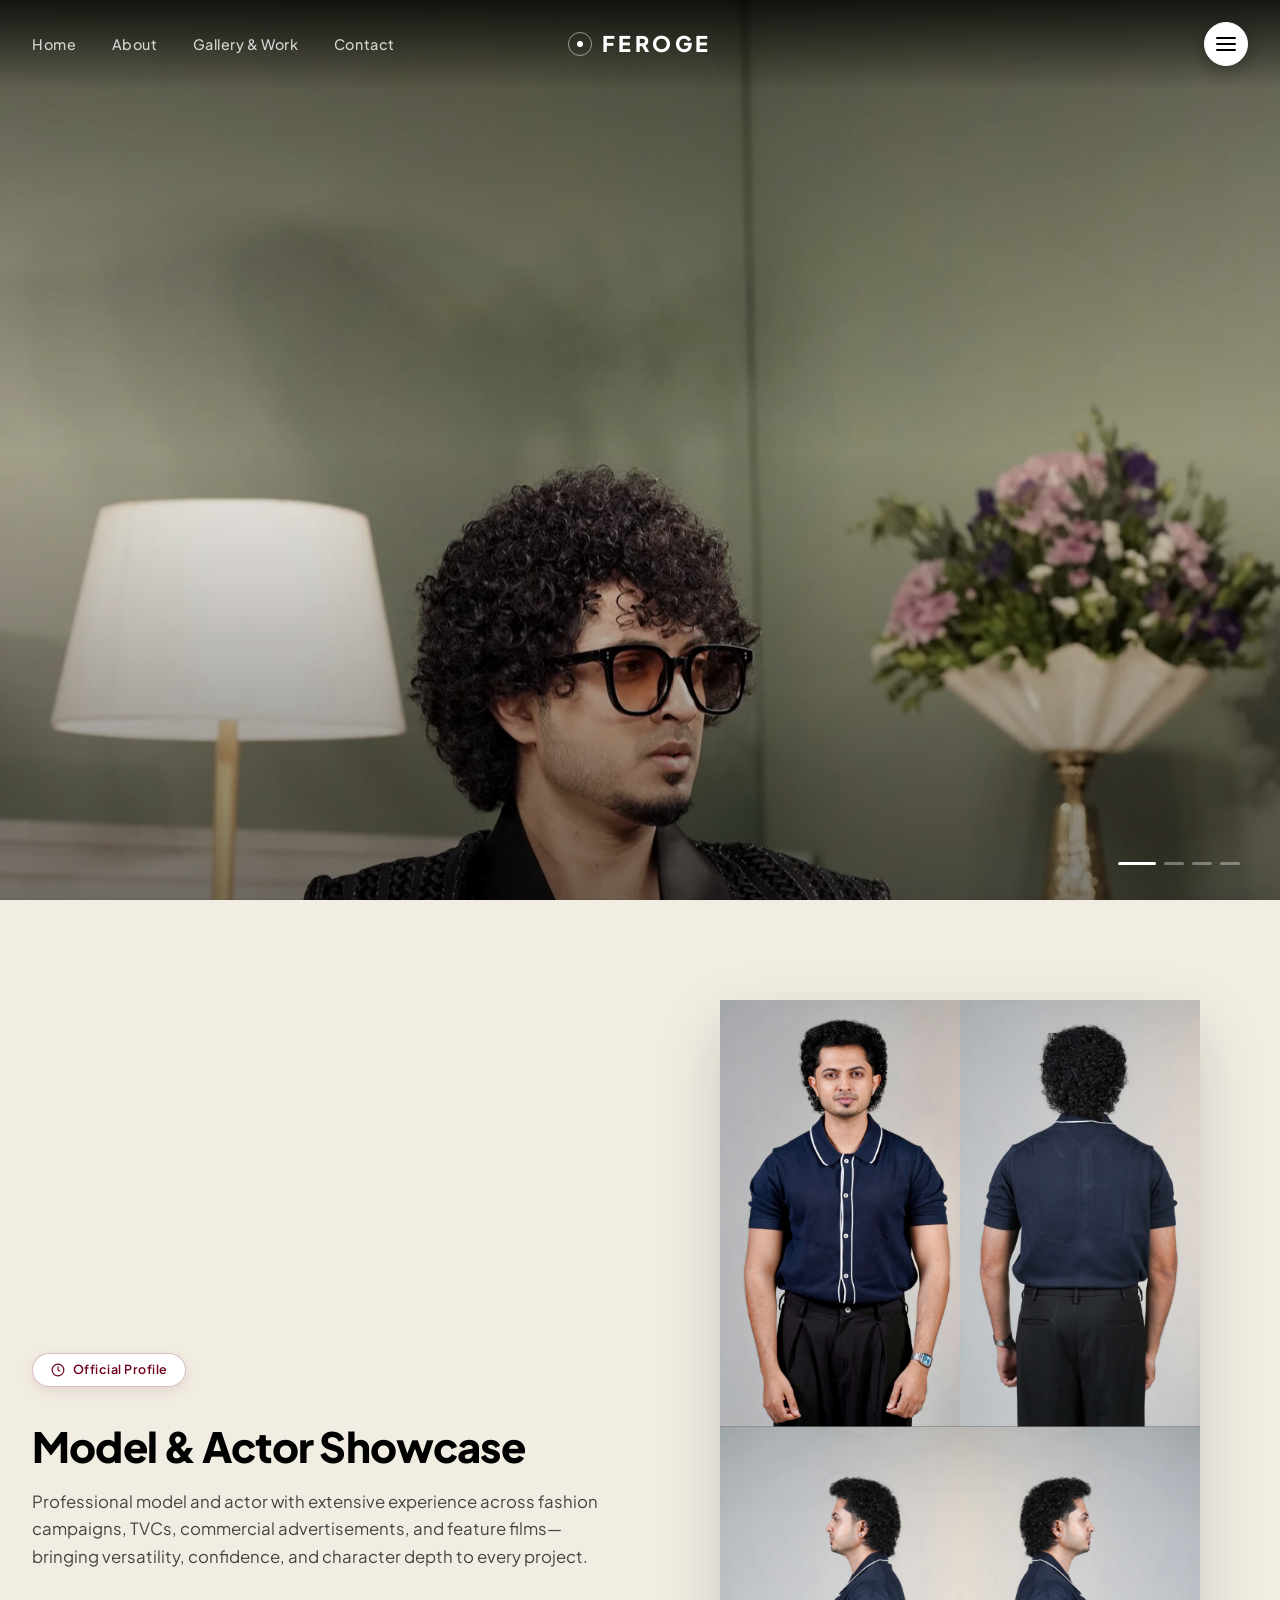
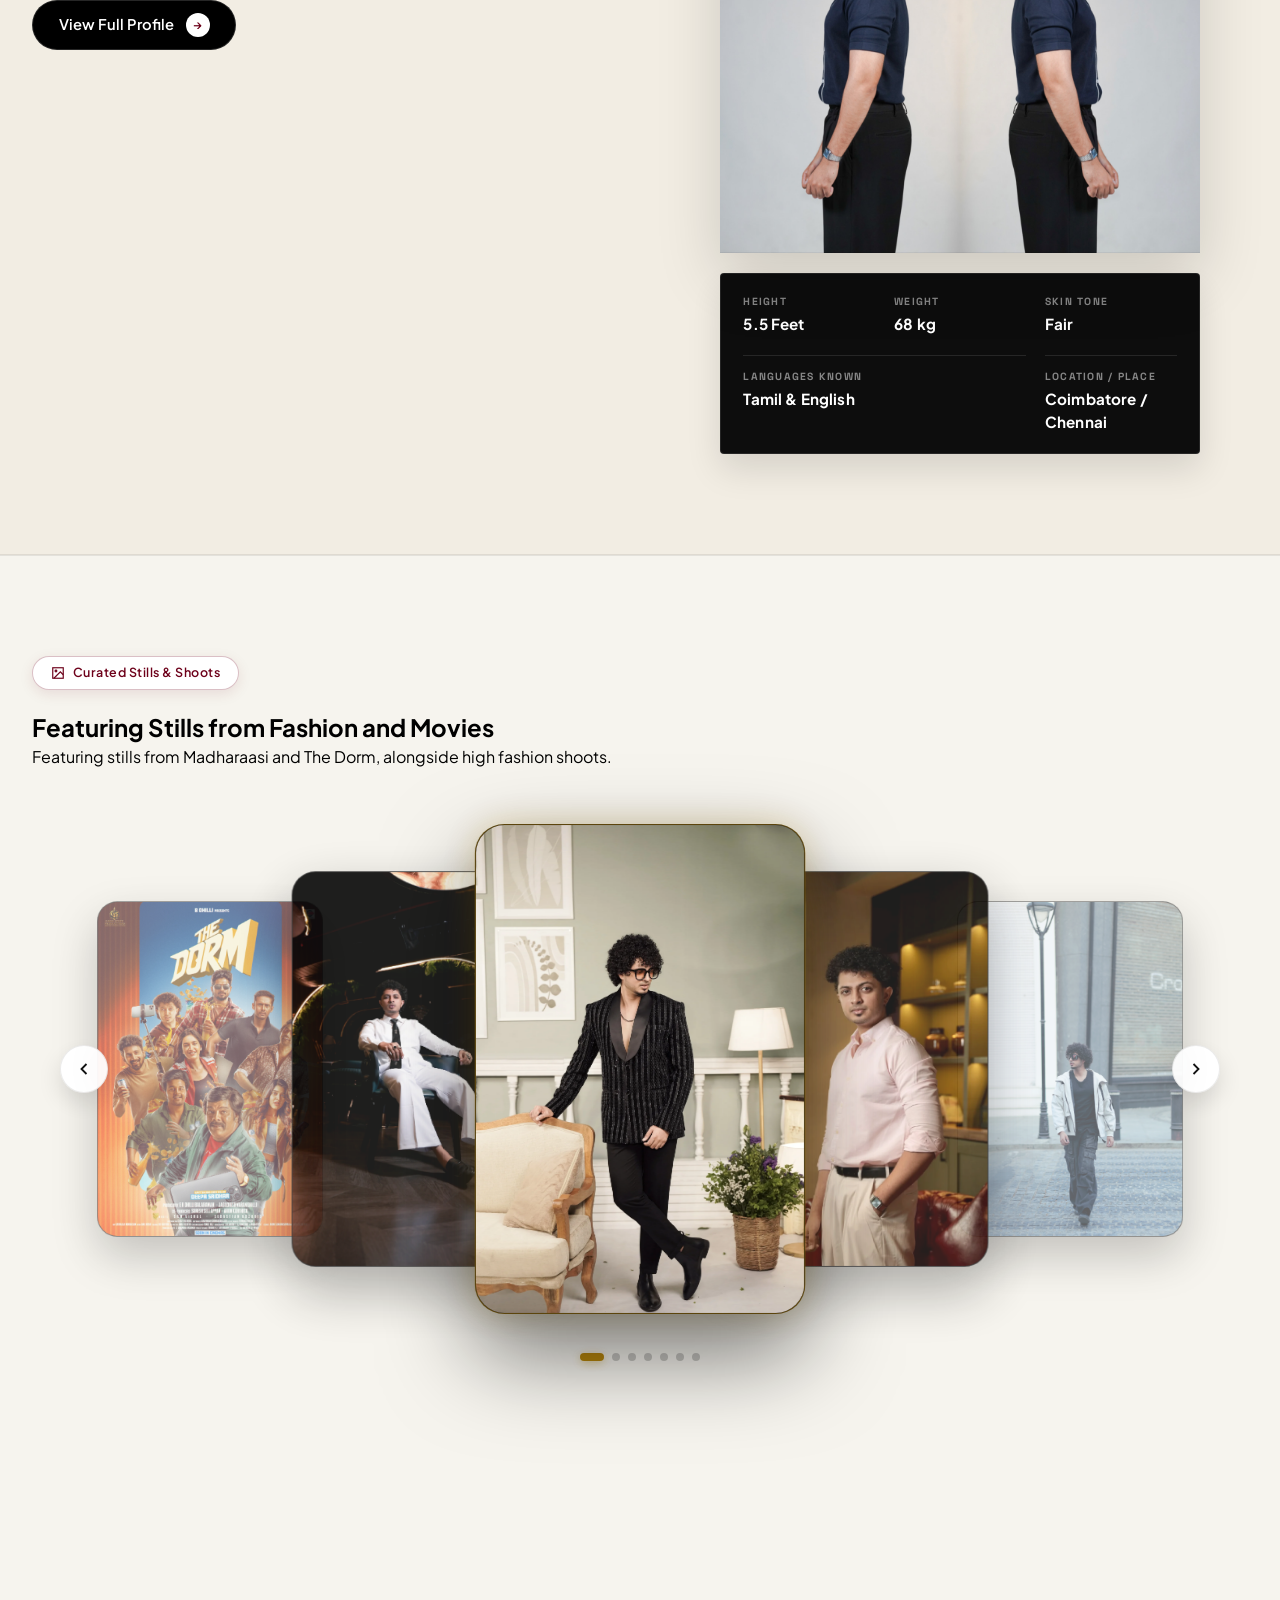
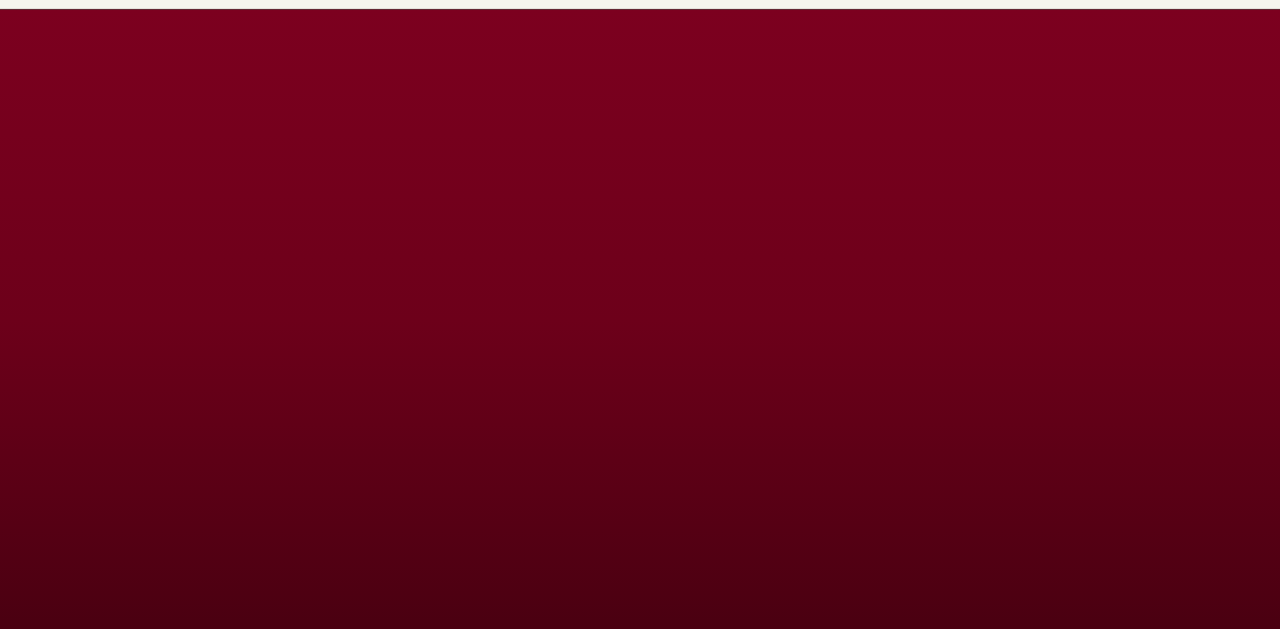
==== commit 00b59bd5: "Add global preloader, integrate brand works 09-12, update bio copy & cinema 1.5s slider" ====
--- a/index.html
+++ b/index.html
@@ -16,6 +16,26 @@
 </head>
 <body>
 
+  <!-- Ultra-Luxury Editorial Preloader -->
+  <div class="site-preloader" id="site-preloader">
+    <div class="preloader-inner">
+      <div class="preloader-brand">
+        <div class="preloader-monogram-ring">
+          <span class="preloader-monogram-letter">F</span>
+        </div>
+        <h2 class="preloader-title">FEROGE</h2>
+        <span class="preloader-tagline">HAUTE COUTURE &bull; CINEMA</span>
+      </div>
+      <div class="preloader-progress-track">
+        <div class="preloader-progress-bar" id="preloader-progress-bar"></div>
+      </div>
+      <div class="preloader-status">
+        <span class="preloader-status-text">INITIALIZING EXPERIENCE</span>
+        <span class="preloader-counter" id="preloader-counter">0%</span>
+      </div>
+    </div>
+  </div>
+
   <!-- 1. Header / Navigation (Floating Luxury Navbar) -->
   <header class="site-header" id="header">
     <div class="nav-container">
@@ -189,7 +209,7 @@
           </svg>
           <span>Curated Stills &amp; Shoots</span>
         </div>
-        <h2 class="section-main-heading">Cinema &amp; Modelling Lookbook</h2>
+        <h2 class="section-main-heading">Featuring Stills from Fashion and Movies</h2>
         <p class="section-subtext">Featuring stills from Madharaasi and The Dorm, alongside high fashion shoots.</p>
       </div>
 
@@ -228,9 +248,9 @@
               </div>
             </div>
 
-            <div class="coverflow-card" data-index="5" data-src="images/feroge_34.webp">
-              <div class="card-inner">
-                <img src="images/feroge_34.webp" alt="Streetwear Walk" loading="lazy">
+            <div class="coverflow-card" data-index="5" data-src="images/dorm 2.webp">
+              <div class="card-inner">
+                <img src="images/dorm 2.webp" alt="The Dorm - Feature Film" loading="lazy">
               </div>
             </div>
 
--- a/style.css
+++ b/style.css
@@ -3658,39 +3658,136 @@
   text-transform: uppercase;
 }
 
-/* Center Content: Prominent Feature Film Poster Showcase */
+/* Center Content: Auto-Sliding Feature Film Showcase in Slide 2 */
 .slide2-cinema-body {
   position: relative;
   z-index: 5;
   margin: 1.25rem 0;
 }
 
+.cinema-slider-wrap {
+  position: relative;
+  width: 100%;
+}
+
+.cinema-slider-stage {
+  position: relative;
+  width: 100%;
+  min-height: 275px;
+}
+
+.cinema-slide-item {
+  position: absolute;
+  top: 0;
+  left: 0;
+  width: 100%;
+  opacity: 0;
+  visibility: hidden;
+  pointer-events: none;
+  transform: scale(0.96) translateY(6px);
+  transition: opacity 0.55s cubic-bezier(0.16, 1, 0.3, 1),
+              transform 0.55s cubic-bezier(0.16, 1, 0.3, 1),
+              visibility 0.55s ease;
+  z-index: 1;
+}
+
+.cinema-slide-item.active {
+  position: relative;
+  opacity: 1;
+  visibility: visible;
+  pointer-events: auto;
+  transform: scale(1) translateY(0);
+  z-index: 3;
+}
+
+.movie-meta-row {
+  display: flex;
+  align-items: center;
+  justify-content: space-between;
+  margin-bottom: 3px;
+}
+
+.movie-slide-badge {
+  font-family: var(--font-mono);
+  font-size: 0.58rem;
+  font-weight: 800;
+  letter-spacing: 0.1em;
+  color: rgba(255, 255, 255, 0.6);
+  background: rgba(0, 0, 0, 0.45);
+  padding: 2px 6px;
+  border-radius: 4px;
+}
+
+.cinema-slider-indicators {
+  display: flex;
+  align-items: center;
+  justify-content: center;
+  gap: 8px;
+  margin-top: 12px;
+}
+
+.cinema-dot-pill {
+  width: 32px;
+  height: 4px;
+  background: rgba(255, 255, 255, 0.22);
+  border-radius: 4px;
+  overflow: hidden;
+  cursor: pointer;
+  position: relative;
+  transition: all 0.3s ease;
+}
+
+.cinema-dot-pill.active {
+  background: rgba(255, 255, 255, 0.45);
+  width: 44px;
+}
+
+.cinema-dot-pill .dot-progress-fill {
+  display: block;
+  height: 100%;
+  width: 0%;
+  background: #ffffff;
+  border-radius: 4px;
+}
+
+.cinema-dot-pill.active .dot-progress-fill {
+  animation: cinemaDotFill 1.5s linear infinite;
+}
+
+@keyframes cinemaDotFill {
+  0% { width: 0%; }
+  100% { width: 100%; }
+}
+
 .cinema-posters-grid {
   display: grid;
   grid-template-columns: repeat(2, 1fr);
   gap: 14px;
 }
 
-.cinema-movie-card {
+.cinema-movie-card,
+a.cinema-movie-card {
   display: flex;
   flex-direction: column;
-  background: rgba(0, 0, 0, 0.38);
-  border: 1px solid rgba(255, 255, 255, 0.18);
+  background: rgba(0, 0, 0, 0.45);
+  border: 1px solid rgba(255, 255, 255, 0.22);
   border-radius: 12px;
   overflow: hidden;
+  text-decoration: none;
+  color: inherit;
   backdrop-filter: blur(12px);
   -webkit-backdrop-filter: blur(12px);
   transition: all 0.35s cubic-bezier(0.16, 1, 0.3, 1);
   cursor: pointer;
   position: relative;
-  box-shadow: 0 8px 24px rgba(0, 0, 0, 0.4);
+  box-shadow: 0 8px 24px rgba(0, 0, 0, 0.45);
 }
 
 .cinema-movie-card:hover {
-  background: rgba(0, 0, 0, 0.58);
-  border-color: rgba(255, 255, 255, 0.45);
-  transform: translateY(-4px);
-  box-shadow: 0 16px 36px rgba(0, 0, 0, 0.6);
+  background: rgba(0, 0, 0, 0.65);
+  border-color: rgba(255, 255, 255, 0.55);
+  transform: translateY(-3px);
+  box-shadow: 0 16px 36px rgba(0, 0, 0, 0.65);
 }
 
 .cinema-poster-frame {
@@ -4786,4 +4883,175 @@
   }
 }
 
-
+/* ==========================================================================
+   ULTRA-LUXURY EDITORIAL PRELOADER (Global Page Transition)
+   ========================================================================== */
+.site-preloader {
+  position: fixed;
+  inset: 0;
+  z-index: 999999;
+  background: #000000;
+  display: flex;
+  align-items: center;
+  justify-content: center;
+  overflow: hidden;
+  pointer-events: auto;
+  opacity: 1;
+  visibility: visible;
+  transition: opacity 0.65s cubic-bezier(0.16, 1, 0.3, 1),
+              visibility 0.65s ease,
+              transform 0.75s cubic-bezier(0.77, 0, 0.175, 1);
+}
+
+.site-preloader::before {
+  content: '';
+  position: absolute;
+  top: 50%;
+  left: 50%;
+  transform: translate(-50%, -50%);
+  width: 500px;
+  height: 500px;
+  background: radial-gradient(circle, rgba(109, 0, 26, 0.28) 0%, rgba(0, 0, 0, 0) 70%);
+  filter: blur(40px);
+  pointer-events: none;
+  animation: preloaderAuraPulse 3s ease-in-out infinite alternate;
+}
+
+@keyframes preloaderAuraPulse {
+  0% { transform: translate(-50%, -50%) scale(0.85); opacity: 0.5; }
+  100% { transform: translate(-50%, -50%) scale(1.15); opacity: 0.9; }
+}
+
+.preloader-inner {
+  position: relative;
+  z-index: 2;
+  display: flex;
+  flex-direction: column;
+  align-items: center;
+  text-align: center;
+  width: 90%;
+  max-width: 380px;
+}
+
+.preloader-brand {
+  display: flex;
+  flex-direction: column;
+  align-items: center;
+  margin-bottom: 2rem;
+}
+
+.preloader-monogram-ring {
+  width: 64px;
+  height: 64px;
+  border-radius: 50%;
+  border: 1.5px solid rgba(255, 255, 255, 0.12);
+  border-top-color: #6D001A;
+  border-right-color: #ffffff;
+  display: flex;
+  align-items: center;
+  justify-content: center;
+  margin-bottom: 1.25rem;
+  box-shadow: 0 0 25px rgba(109, 0, 26, 0.35);
+  animation: preloaderRingSpin 1.8s linear infinite;
+  position: relative;
+}
+
+@keyframes preloaderRingSpin {
+  0% { transform: rotate(0deg); }
+  100% { transform: rotate(360deg); }
+}
+
+.preloader-monogram-letter {
+  font-family: var(--font-display);
+  font-weight: 800;
+  font-size: 1.5rem;
+  color: #ffffff;
+  letter-spacing: -0.02em;
+  animation: preloaderLetterCounterSpin 1.8s linear infinite reverse;
+}
+
+@keyframes preloaderLetterCounterSpin {
+  0% { transform: rotate(0deg); }
+  100% { transform: rotate(360deg); }
+}
+
+.preloader-title {
+  font-family: var(--font-display);
+  font-size: 1.75rem;
+  font-weight: 800;
+  letter-spacing: 0.28em;
+  color: #ffffff;
+  text-transform: uppercase;
+  margin-bottom: 0.4rem;
+  padding-left: 0.28em; /* optical balance */
+}
+
+.preloader-tagline {
+  font-family: var(--font-mono);
+  font-size: 0.65rem;
+  font-weight: 600;
+  letter-spacing: 0.25em;
+  color: rgba(255, 255, 255, 0.5);
+  text-transform: uppercase;
+}
+
+.preloader-progress-track {
+  width: 100%;
+  height: 2px;
+  background: rgba(255, 255, 255, 0.08);
+  border-radius: 2px;
+  overflow: hidden;
+  position: relative;
+  margin-bottom: 0.85rem;
+}
+
+.preloader-progress-bar {
+  position: absolute;
+  top: 0;
+  left: 0;
+  height: 100%;
+  width: 0%;
+  background: linear-gradient(90deg, #6D001A 0%, #ffffff 100%);
+  box-shadow: 0 0 12px rgba(255, 255, 255, 0.6);
+  transition: width 0.18s ease-out;
+}
+
+.preloader-status {
+  width: 100%;
+  display: flex;
+  justify-content: space-between;
+  align-items: center;
+  font-family: var(--font-mono);
+  font-size: 0.65rem;
+  letter-spacing: 0.15em;
+  color: rgba(255, 255, 255, 0.4);
+}
+
+.preloader-counter {
+  color: #ffffff;
+  font-weight: 700;
+}
+
+/* Dismissed State */
+.site-preloader.loaded {
+  opacity: 0;
+  visibility: hidden;
+  pointer-events: none;
+  transform: translateY(-100%);
+}
+
+@media (max-width: 480px) {
+  .preloader-title {
+    font-size: 1.4rem;
+  }
+  .preloader-monogram-ring {
+    width: 52px;
+    height: 52px;
+  }
+  .preloader-monogram-letter {
+    font-size: 1.25rem;
+  }
+}
+
+
+
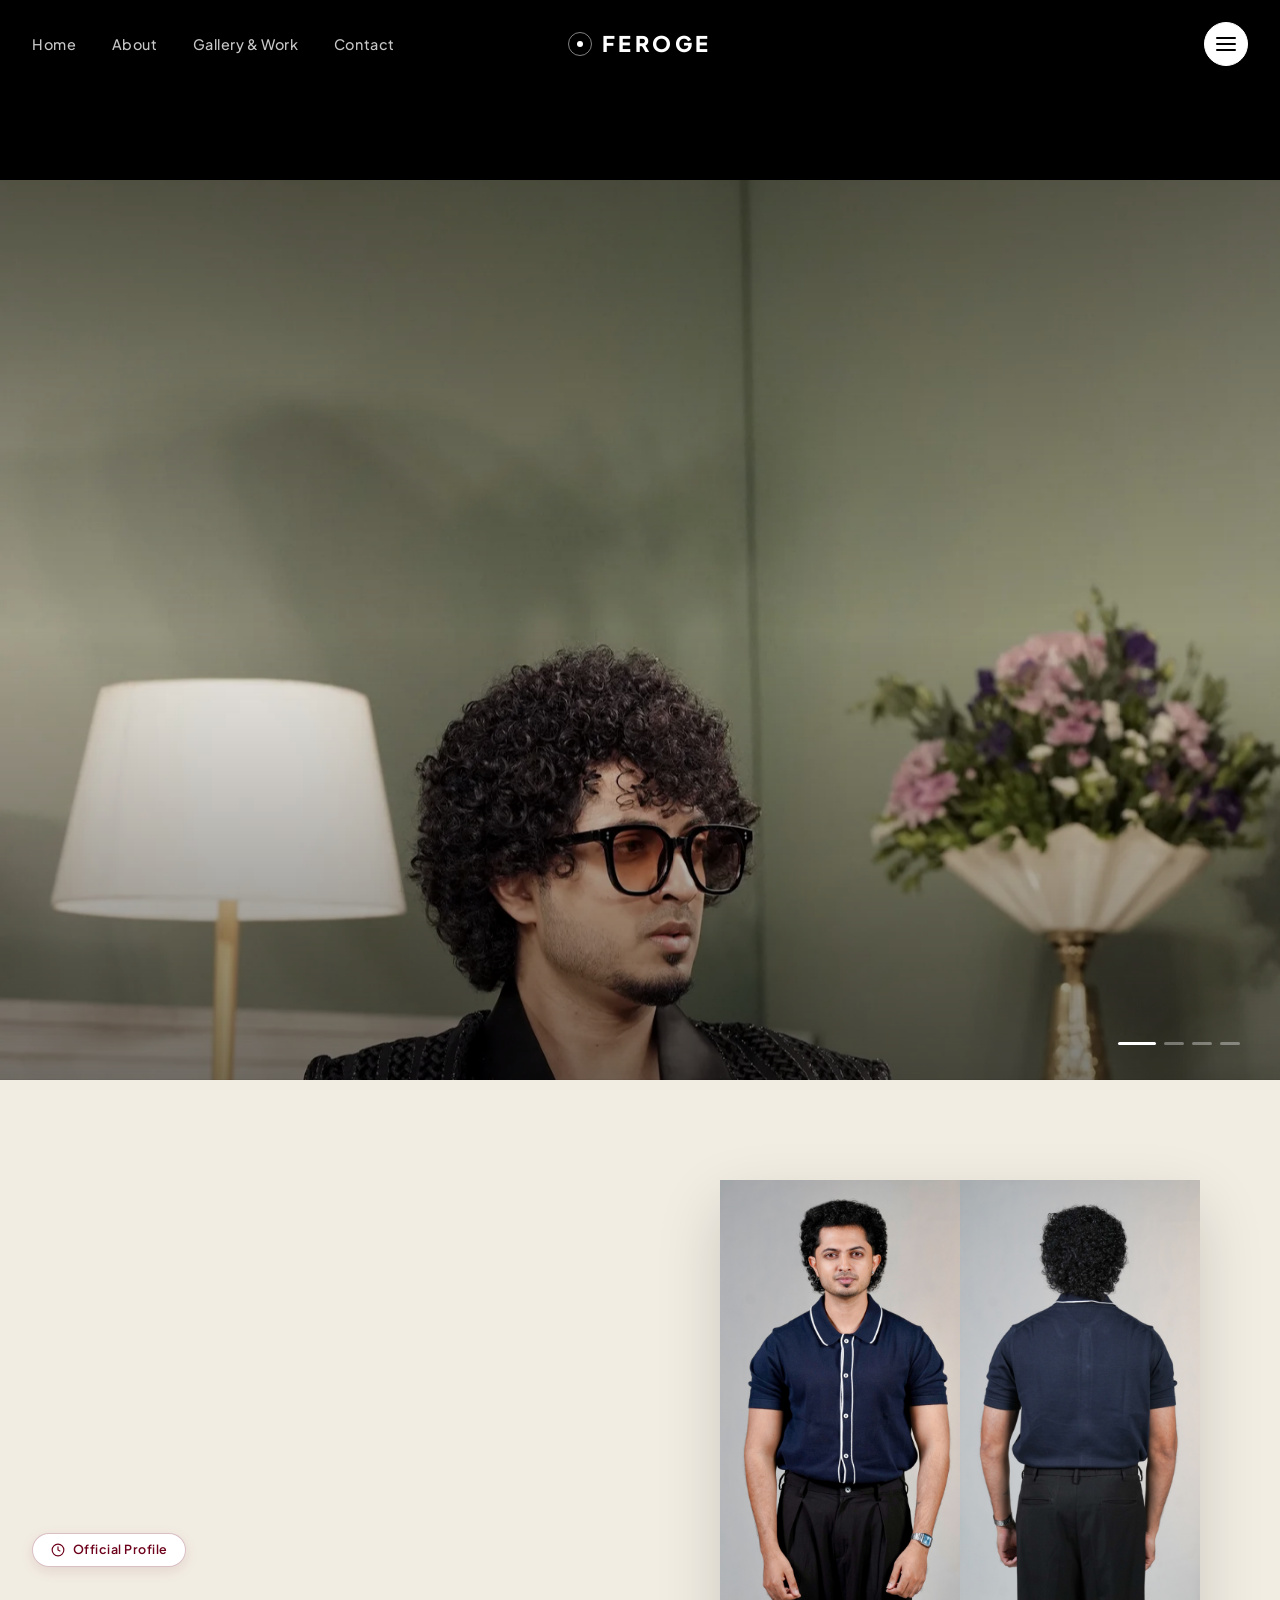
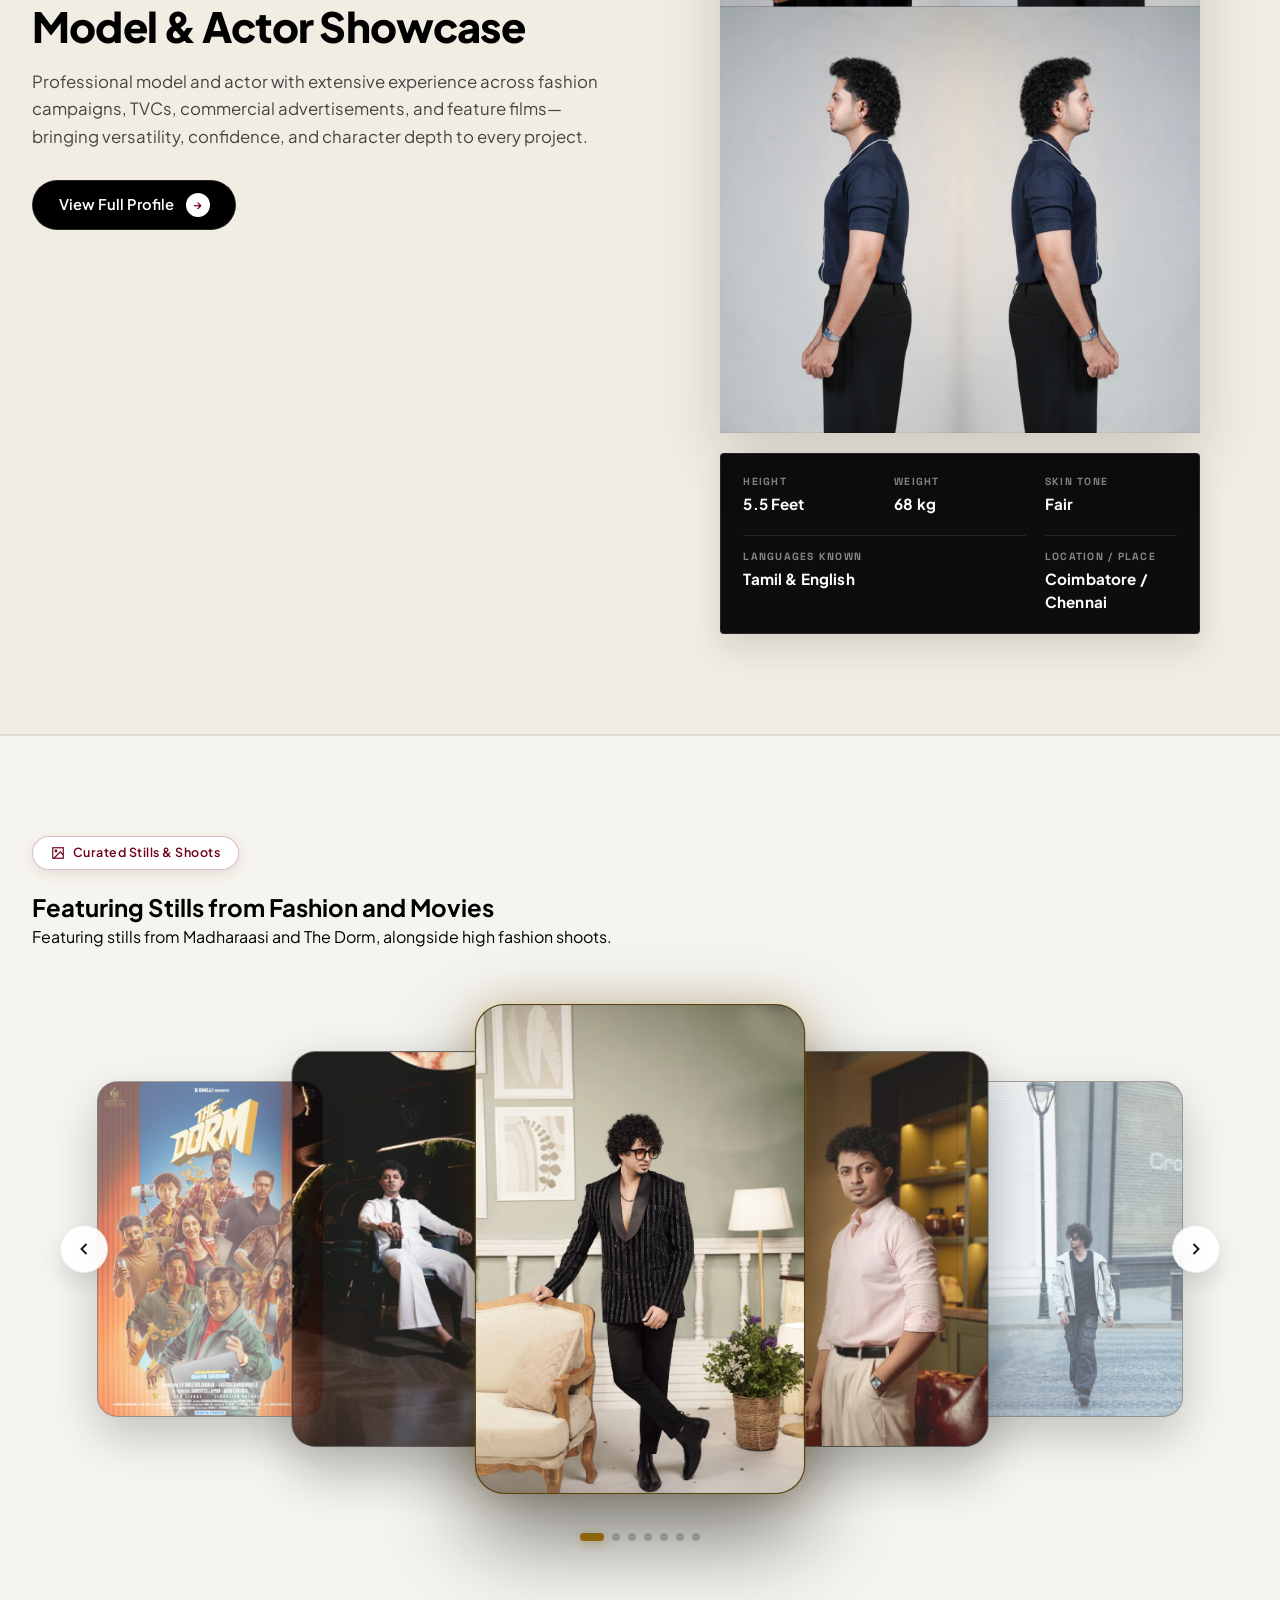
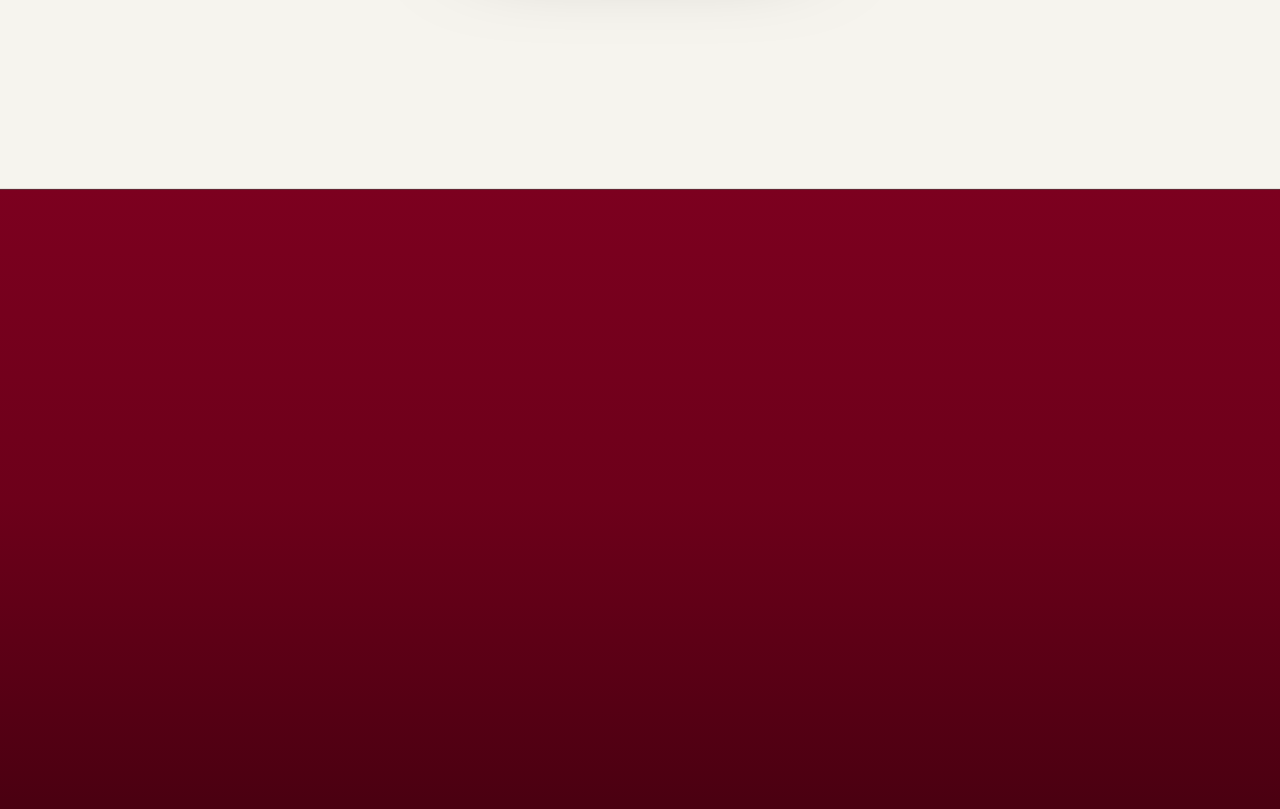
==== commit 72f81f32: "Implement minimal UI preloader and optimize PC/desktop responsiveness suite" ====
--- a/index.html
+++ b/index.html
@@ -16,22 +16,35 @@
 </head>
 <body>
 
-  <!-- Ultra-Luxury Editorial Preloader -->
-  <div class="site-preloader" id="site-preloader">
-    <div class="preloader-inner">
-      <div class="preloader-brand">
-        <div class="preloader-monogram-ring">
-          <span class="preloader-monogram-letter">F</span>
-        </div>
-        <h2 class="preloader-title">FEROGE</h2>
-        <span class="preloader-tagline">HAUTE COUTURE &bull; CINEMA</span>
-      </div>
+  <!-- Minimalist Luxury Editorial Preloader -->
+  <div class="site-preloader" id="site-preloader" aria-label="Loading experience">
+    <div class="preloader-corner preloader-corner-tl">
+      <span class="corner-dot"></span>
+      <span class="corner-text">FEROGE</span>
+    </div>
+    <div class="preloader-corner preloader-corner-tr">
+      <span class="corner-text">PORTFOLIO &bull; 2026</span>
+    </div>
+    <div class="preloader-corner preloader-corner-bl">
+      <span class="corner-text">CINEMA &bull; FASHION</span>
+    </div>
+    <div class="preloader-corner preloader-corner-br">
+      <span class="corner-text preloader-status-text">INITIALIZING</span>
+    </div>
+
+    <div class="preloader-minimal-core">
+      <div class="preloader-minimal-brand">
+        <h2 class="preloader-minimal-title">FEROGE</h2>
+        <span class="preloader-minimal-sub">ACTOR &bull; MODEL</span>
+      </div>
+
+      <div class="preloader-counter-display">
+        <span class="preloader-counter-number" id="preloader-counter">00</span>
+        <span class="preloader-counter-unit">%</span>
+      </div>
+
       <div class="preloader-progress-track">
         <div class="preloader-progress-bar" id="preloader-progress-bar"></div>
-      </div>
-      <div class="preloader-status">
-        <span class="preloader-status-text">INITIALIZING EXPERIENCE</span>
-        <span class="preloader-counter" id="preloader-counter">0%</span>
       </div>
     </div>
   </div>
@@ -52,6 +65,7 @@
       </a>
 
       <div class="nav-right">
+        <a href="contact.html" class="nav-cta-btn">Book Talent &rarr;</a>
         <button class="hamburger-btn" id="menu-toggle-btn" aria-label="Toggle Navigation Menu">
           <span class="hamburger-box">
             <span class="hamburger-dash"></span>
--- a/style.css
+++ b/style.css
@@ -3658,142 +3658,144 @@
   text-transform: uppercase;
 }
 
-/* Center Content: Auto-Sliding Feature Film Showcase in Slide 2 */
+/* Center Content: Two Movie Cards Grid in Slide 2 */
 .slide2-cinema-body {
   position: relative;
   z-index: 5;
   margin: 1.25rem 0;
 }
 
-.cinema-slider-wrap {
+.cinema-posters-grid {
+  display: grid;
+  grid-template-columns: repeat(2, 1fr);
+  gap: 14px;
+}
+
+/* The Dorm Card 2-Image Auto-Slider */
+.dorm-poster-frame {
   position: relative;
   width: 100%;
-}
-
-.cinema-slider-stage {
-  position: relative;
-  width: 100%;
-  min-height: 275px;
-}
-
-.cinema-slide-item {
+  height: 220px;
+  overflow: hidden;
+  background: #000000;
+}
+
+.dorm-slide-img {
   position: absolute;
   top: 0;
   left: 0;
   width: 100%;
+  height: 100%;
+  object-fit: cover;
+  object-position: center top;
   opacity: 0;
   visibility: hidden;
-  pointer-events: none;
-  transform: scale(0.96) translateY(6px);
-  transition: opacity 0.55s cubic-bezier(0.16, 1, 0.3, 1),
-              transform 0.55s cubic-bezier(0.16, 1, 0.3, 1),
-              visibility 0.55s ease;
+  transform: scale(1.04);
+  transition: opacity 0.6s cubic-bezier(0.16, 1, 0.3, 1),
+              transform 0.6s cubic-bezier(0.16, 1, 0.3, 1),
+              visibility 0.6s ease;
   z-index: 1;
 }
 
-.cinema-slide-item.active {
-  position: relative;
+.dorm-slide-img.active {
   opacity: 1;
   visibility: visible;
-  pointer-events: auto;
-  transform: scale(1) translateY(0);
-  z-index: 3;
-}
-
-.movie-meta-row {
-  display: flex;
-  align-items: center;
-  justify-content: space-between;
-  margin-bottom: 3px;
-}
-
-.movie-slide-badge {
+  transform: scale(1);
+  z-index: 2;
+}
+
+.dorm-mini-dots {
+  position: absolute;
+  bottom: 8px;
+  left: 50%;
+  transform: translateX(-50%);
+  display: flex;
+  align-items: center;
+  gap: 5px;
+  z-index: 4;
+  background: rgba(0, 0, 0, 0.65);
+  padding: 3px 6px;
+  border-radius: 10px;
+  backdrop-filter: blur(6px);
+  -webkit-backdrop-filter: blur(6px);
+  border: 1px solid rgba(255, 255, 255, 0.15);
+}
+
+.dorm-dot {
+  width: 12px;
+  height: 3px;
+  background: rgba(255, 255, 255, 0.35);
+  border-radius: 3px;
+  transition: all 0.3s ease;
+}
+
+.dorm-dot.active {
+  background: #ffffff;
+  width: 20px;
+  box-shadow: 0 0 6px rgba(255, 255, 255, 0.7);
+}
+
+.cinema-view-pill {
+  position: absolute;
+  top: 10px;
+  left: 10px;
+  z-index: 5;
+  background: rgba(0, 0, 0, 0.82);
+  color: #ffffff;
+  border: 1px solid rgba(255, 255, 255, 0.35);
+  padding: 4px 10px;
+  border-radius: 100px;
   font-family: var(--font-mono);
-  font-size: 0.58rem;
-  font-weight: 800;
-  letter-spacing: 0.1em;
-  color: rgba(255, 255, 255, 0.6);
-  background: rgba(0, 0, 0, 0.45);
-  padding: 2px 6px;
-  border-radius: 4px;
-}
-
-.cinema-slider-indicators {
-  display: flex;
-  align-items: center;
-  justify-content: center;
-  gap: 8px;
-  margin-top: 12px;
-}
-
-.cinema-dot-pill {
-  width: 32px;
-  height: 4px;
-  background: rgba(255, 255, 255, 0.22);
-  border-radius: 4px;
-  overflow: hidden;
-  cursor: pointer;
-  position: relative;
-  transition: all 0.3s ease;
-}
-
-.cinema-dot-pill.active {
-  background: rgba(255, 255, 255, 0.45);
-  width: 44px;
-}
-
-.cinema-dot-pill .dot-progress-fill {
-  display: block;
-  height: 100%;
-  width: 0%;
-  background: #ffffff;
-  border-radius: 4px;
-}
-
-.cinema-dot-pill.active .dot-progress-fill {
-  animation: cinemaDotFill 1.5s linear infinite;
-}
-
-@keyframes cinemaDotFill {
-  0% { width: 0%; }
-  100% { width: 100%; }
-}
-
-.cinema-posters-grid {
-  display: grid;
-  grid-template-columns: repeat(2, 1fr);
-  gap: 14px;
+  font-size: 0.62rem;
+  font-weight: 700;
+  letter-spacing: 0.08em;
+  text-transform: uppercase;
+  display: inline-flex;
+  align-items: center;
+  gap: 5px;
+  backdrop-filter: blur(8px);
+  -webkit-backdrop-filter: blur(8px);
+  box-shadow: 0 4px 12px rgba(0, 0, 0, 0.4);
+  transition: all 0.3s cubic-bezier(0.16, 1, 0.3, 1);
+  pointer-events: none;
+}
+
+.cinema-movie-card:hover .cinema-view-pill {
+  background: #6D001A;
+  border-color: rgba(255, 255, 255, 0.65);
+  transform: scale(1.04);
+  box-shadow: 0 4px 16px rgba(109, 0, 26, 0.6);
 }
 
 .cinema-movie-card,
 a.cinema-movie-card {
   display: flex;
   flex-direction: column;
-  background: rgba(0, 0, 0, 0.45);
-  border: 1px solid rgba(255, 255, 255, 0.22);
-  border-radius: 12px;
+  background: rgba(0, 0, 0, 0.52);
+  border: 1px solid rgba(255, 255, 255, 0.24);
+  border-radius: 14px;
   overflow: hidden;
   text-decoration: none;
   color: inherit;
-  backdrop-filter: blur(12px);
-  -webkit-backdrop-filter: blur(12px);
+  backdrop-filter: blur(14px);
+  -webkit-backdrop-filter: blur(14px);
   transition: all 0.35s cubic-bezier(0.16, 1, 0.3, 1);
   cursor: pointer;
   position: relative;
-  box-shadow: 0 8px 24px rgba(0, 0, 0, 0.45);
+  box-shadow: 0 10px 30px rgba(0, 0, 0, 0.5);
 }
 
 .cinema-movie-card:hover {
-  background: rgba(0, 0, 0, 0.65);
-  border-color: rgba(255, 255, 255, 0.55);
+  background: rgba(0, 0, 0, 0.72);
+  border-color: rgba(255, 255, 255, 0.6);
   transform: translateY(-3px);
-  box-shadow: 0 16px 36px rgba(0, 0, 0, 0.65);
+  box-shadow: 0 18px 40px rgba(0, 0, 0, 0.7);
 }
 
 .cinema-poster-frame {
   position: relative;
   width: 100%;
-  height: 200px;
+  height: 220px;
   overflow: hidden;
   background: #000000;
 }
@@ -3804,31 +3806,32 @@
   object-fit: cover;
   object-position: center top;
   display: block;
-  transition: transform 0.5s cubic-bezier(0.16, 1, 0.3, 1);
+  transition: transform 0.6s cubic-bezier(0.16, 1, 0.3, 1);
 }
 
 .cinema-movie-card:hover .cinema-poster-img {
-  transform: scale(1.08);
+  transform: scale(1.06);
 }
 
 .cinema-tag-chip {
   position: absolute;
-  top: 8px;
-  right: 8px;
-  background: rgba(0, 0, 0, 0.82);
+  top: 10px;
+  right: 10px;
+  background: rgba(0, 0, 0, 0.85);
   color: #ffffff;
   font-family: var(--font-mono);
   font-size: 0.62rem;
   font-weight: 800;
   letter-spacing: 0.08em;
-  padding: 2px 7px;
+  padding: 3px 8px;
   border-radius: 4px;
-  border: 1px solid rgba(255, 255, 255, 0.25);
+  border: 1px solid rgba(255, 255, 255, 0.3);
   box-shadow: 0 2px 8px rgba(0, 0, 0, 0.5);
+  z-index: 2;
 }
 
 .cinema-movie-details {
-  padding: 10px 12px 12px;
+  padding: 12px 14px 14px;
   display: flex;
   flex-direction: column;
   justify-content: center;
@@ -3838,33 +3841,31 @@
 .movie-year {
   display: block;
   font-family: var(--font-mono);
-  font-size: 0.6rem;
+  font-size: 0.62rem;
   font-weight: 800;
   letter-spacing: 0.12em;
-  color: rgba(255, 255, 255, 0.7);
+  color: rgba(255, 255, 255, 0.75);
   text-transform: uppercase;
   margin-bottom: 2px;
 }
 
 .movie-title {
   font-family: var(--font-serif);
-  font-size: clamp(1.15rem, 1.6vw, 1.45rem);
+  font-size: clamp(1.2rem, 1.8vw, 1.55rem);
   font-weight: 700;
   color: #ffffff;
   letter-spacing: -0.01em;
   line-height: 1.15;
-  margin: 0 0 2px 0;
+  margin: 0 0 3px 0;
 }
 
 .movie-role {
-  font-size: 0.75rem;
-  color: rgba(255, 255, 255, 0.85);
+  font-size: 0.82rem;
+  color: rgba(255, 255, 255, 0.88);
   font-weight: 500;
-  line-height: 1.25;
+  line-height: 1.35;
   margin: 0;
-  white-space: nowrap;
-  overflow: hidden;
-  text-overflow: ellipsis;
+  white-space: normal;
 }
 
 .slide2-right-bottom {
@@ -3936,7 +3937,10 @@
   .slide1-right-box,
   .slide2-left-specs,
   .slide2-right-burgundy {
-    padding: 2.5rem 1.5rem;
+    padding: 2.5rem 1.8rem;
+  }
+  .cinema-poster-frame {
+    height: 250px;
   }
 }
 
@@ -3954,53 +3958,76 @@
   }
   .mid-logos-grid {
     grid-template-columns: repeat(2, 1fr);
-    gap: 12px;
+    gap: 10px;
   }
   .mid-logo-card {
-    height: 64px;
+    height: 62px;
     padding: 8px 12px;
     border-radius: 10px;
   }
   .mid-logo-img {
-    max-height: 44px;
+    max-height: 40px;
     max-width: 88%;
   }
+  .slide1-right-box,
+  .slide2-left-specs,
+  .slide2-right-burgundy {
+    padding: 2.2rem 1.4rem;
+  }
   .cinema-posters-grid {
-    grid-template-columns: repeat(2, 1fr);
-    gap: 10px;
-  }
-  .cinema-poster-frame {
-    height: 165px;
+    grid-template-columns: 1fr;
+    gap: 20px;
+  }
+  .cinema-poster-frame,
+  .dorm-poster-frame {
+    height: 280px;
+  }
+  .cinema-movie-details {
+    padding: 14px 16px 16px;
+  }
+  .movie-year {
+    font-size: 0.65rem;
+    letter-spacing: 0.14em;
+    margin-bottom: 3px;
   }
   .movie-title {
-    font-size: 1.05rem;
+    font-size: 1.4rem;
+    margin-bottom: 4px;
   }
   .movie-role {
-    font-size: 0.7rem;
-  }
-}
-
-@media (max-width: 360px) {
+    font-size: 0.88rem;
+    line-height: 1.4;
+  }
+}
+
+@media (max-width: 400px) {
   .slide2-mid-logos {
-    padding: 1.5rem 0.8rem;
+    padding: 1.6rem 0.9rem;
   }
   .mid-logos-grid {
     grid-template-columns: repeat(2, 1fr);
-    gap: 10px;
+    gap: 8px;
   }
   .mid-logo-card {
-    height: 58px;
-    padding: 6px 10px;
+    height: 56px;
+    padding: 6px 8px;
   }
   .mid-logo-img {
-    max-height: 38px;
+    max-height: 36px;
   }
   .cinema-posters-grid {
     grid-template-columns: 1fr;
-    gap: 12px;
-  }
-  .cinema-poster-frame {
-    height: 200px;
+    gap: 16px;
+  }
+  .cinema-poster-frame,
+  .dorm-poster-frame {
+    height: 240px;
+  }
+  .movie-title {
+    font-size: 1.25rem;
+  }
+  .movie-role {
+    font-size: 0.82rem;
   }
 }
 
@@ -4833,8 +4860,84 @@
 }
 
 /* ==========================================================================
-   PC & Large Display Responsive Optimizations (1025px - 4K Displays)
+   PC & Large Display Responsive Optimizations (851px - 4K Displays)
    ========================================================================== */
+@media (min-width: 851px) {
+  /* Hide mobile hamburger drawer button on PC view */
+  .hamburger-btn {
+    display: none !important;
+  }
+  
+  .nav-cta-btn {
+    display: inline-flex !important;
+    align-items: center;
+    gap: 0.5rem;
+    background: #ffffff;
+    color: #000000;
+    font-family: var(--font-sans, 'Plus Jakarta Sans', sans-serif);
+    font-size: 0.78rem;
+    font-weight: 700;
+    letter-spacing: 0.08em;
+    text-transform: uppercase;
+    padding: 0.55rem 1.25rem;
+    border-radius: 100px;
+    transition: all 0.3s cubic-bezier(0.16, 1, 0.3, 1);
+    box-shadow: 0 4px 15px rgba(0, 0, 0, 0.25);
+    white-space: nowrap;
+    text-decoration: none;
+  }
+  
+  .nav-cta-btn:hover {
+    background: var(--color-burgundy, #6D001A);
+    color: #ffffff;
+    transform: translateY(-2px);
+    box-shadow: 0 8px 25px rgba(109, 0, 26, 0.45);
+  }
+
+  .site-header.scrolled .nav-cta-btn {
+    padding: 0.45rem 1.1rem;
+    font-size: 0.75rem;
+  }
+
+  .coverflow-stage-wrapper {
+    max-width: 1240px;
+  }
+
+  .about-slide-poster {
+    border-width: 10px;
+    border-radius: 2px;
+  }
+
+  .poster-grid-slide1 {
+    min-height: 600px;
+  }
+
+  .slide1-left-box {
+    min-height: 600px;
+  }
+
+  .poster-grid-slide2 {
+    grid-template-columns: 1.08fr 0.95fr 1.35fr;
+    min-height: 600px;
+  }
+
+  .slide2-cinema-body {
+    margin: 1.25rem 0;
+  }
+
+  .cinema-poster-frame {
+    height: 235px;
+  }
+
+  .cinema-movie-details {
+    padding: 14px 16px 16px;
+  }
+
+  .gallery-filter-wrapper {
+    top: 64px;
+  }
+}
+
 @media (min-width: 1025px) {
   .panoramic-showcase-section {
     padding: 95px 0 75px 0;
@@ -4863,6 +4966,132 @@
   }
 }
 
+@media (min-width: 1200px) {
+  .container {
+    max-width: 1360px;
+    padding: 0 2.5rem;
+  }
+
+  .about-poster-section {
+    padding: 140px 0 100px 0;
+  }
+
+  .about-slide-poster {
+    margin-bottom: 6rem;
+    border-width: 12px;
+  }
+
+  .poster-grid-slide1 {
+    min-height: 640px;
+  }
+
+  .slide1-left-box {
+    min-height: 640px;
+    padding: 3.5rem 3rem 3rem;
+  }
+
+  .slide1-right-box {
+    padding: 4.5rem 4rem;
+  }
+
+  .slide-main-heading {
+    font-size: 3rem;
+  }
+
+  .slide-bio-text {
+    font-size: 1.05rem;
+    line-height: 1.75;
+  }
+
+  .poster-grid-slide2 {
+    grid-template-columns: 1.08fr 0.95fr 1.38fr;
+    min-height: 640px;
+  }
+
+  .slide2-left-specs,
+  .slide2-right-burgundy {
+    padding: 3.5rem 3rem;
+  }
+
+  .cinema-poster-frame {
+    height: 250px;
+  }
+
+  .movie-title {
+    font-size: 1.45rem;
+  }
+
+  .gallery-editorial-section {
+    padding: 120px 0 110px 0;
+  }
+
+  .asymmetric-gallery-wrapper {
+    max-width: 1240px;
+    gap: 2.8rem;
+  }
+
+  .magazine-contact-poster {
+    max-width: 1040px;
+    padding: 3.5rem 3.8rem;
+  }
+
+  .magazine-photo-window {
+    min-height: 520px;
+  }
+
+  .footer-burgundy-card {
+    max-width: 1300px;
+    margin: 0 auto;
+  }
+}
+
+@media (min-width: 1440px) {
+  .container {
+    max-width: 1440px;
+  }
+
+  .nav-container {
+    max-width: 1440px;
+  }
+
+  .coverflow-stage-wrapper {
+    max-width: 1360px;
+  }
+
+  .coverflow-stage {
+    height: 550px;
+  }
+
+  .coverflow-card {
+    width: 310px;
+    height: 450px;
+  }
+
+  .gallery-grid-dynamic {
+    grid-template-columns: repeat(auto-fill, minmax(330px, 1fr));
+    gap: 1.8rem;
+  }
+
+  .about-slide-poster {
+    max-width: 1360px;
+    margin-left: auto;
+    margin-right: auto;
+  }
+
+  .poster-grid-slide1,
+  .poster-grid-slide2 {
+    min-height: 680px;
+  }
+
+  .slide1-left-box {
+    min-height: 680px;
+  }
+
+  .cinema-poster-frame {
+    height: 270px;
+  }
+}
+
 @media (min-width: 1600px) {
   .panoramic-showcase-section {
     padding: 110px 0 85px 0;
@@ -4884,13 +5113,13 @@
 }
 
 /* ==========================================================================
-   ULTRA-LUXURY EDITORIAL PRELOADER (Global Page Transition)
+   MINIMALIST LUXURY PRELOADER (Global Page Transition)
    ========================================================================== */
 .site-preloader {
   position: fixed;
   inset: 0;
   z-index: 999999;
-  background: #000000;
+  background: #080808;
   display: flex;
   align-items: center;
   justify-content: center;
@@ -4898,31 +5127,59 @@
   pointer-events: auto;
   opacity: 1;
   visibility: visible;
-  transition: opacity 0.65s cubic-bezier(0.16, 1, 0.3, 1),
-              visibility 0.65s ease,
-              transform 0.75s cubic-bezier(0.77, 0, 0.175, 1);
-}
-
-.site-preloader::before {
-  content: '';
+  transition: opacity 0.6s cubic-bezier(0.16, 1, 0.3, 1),
+              visibility 0.6s ease,
+              transform 0.8s cubic-bezier(0.77, 0, 0.175, 1);
+  font-family: var(--font-sans, 'Plus Jakarta Sans', sans-serif);
+}
+
+/* Subtle corner badges */
+.preloader-corner {
   position: absolute;
-  top: 50%;
-  left: 50%;
-  transform: translate(-50%, -50%);
-  width: 500px;
-  height: 500px;
-  background: radial-gradient(circle, rgba(109, 0, 26, 0.28) 0%, rgba(0, 0, 0, 0) 70%);
-  filter: blur(40px);
+  display: inline-flex;
+  align-items: center;
+  gap: 0.5rem;
+  font-family: var(--font-mono, 'Space Grotesk', monospace);
+  font-size: 0.7rem;
+  font-weight: 600;
+  letter-spacing: 0.18em;
+  text-transform: uppercase;
+  color: rgba(255, 255, 255, 0.38);
   pointer-events: none;
-  animation: preloaderAuraPulse 3s ease-in-out infinite alternate;
-}
-
-@keyframes preloaderAuraPulse {
-  0% { transform: translate(-50%, -50%) scale(0.85); opacity: 0.5; }
-  100% { transform: translate(-50%, -50%) scale(1.15); opacity: 0.9; }
-}
-
-.preloader-inner {
+  z-index: 2;
+  transition: opacity 0.4s ease;
+}
+
+.preloader-corner .corner-dot {
+  width: 5px;
+  height: 5px;
+  border-radius: 50%;
+  background: var(--color-crimson, #6D001A);
+  box-shadow: 0 0 8px var(--color-crimson, #6D001A);
+}
+
+.preloader-corner-tl {
+  top: 2.2rem;
+  left: 2.5rem;
+}
+
+.preloader-corner-tr {
+  top: 2.2rem;
+  right: 2.5rem;
+}
+
+.preloader-corner-bl {
+  bottom: 2.2rem;
+  left: 2.5rem;
+}
+
+.preloader-corner-br {
+  bottom: 2.2rem;
+  right: 2.5rem;
+}
+
+/* Center Core */
+.preloader-minimal-core {
   position: relative;
   z-index: 2;
   display: flex;
@@ -4930,106 +5187,83 @@
   align-items: center;
   text-align: center;
   width: 90%;
-  max-width: 380px;
-}
-
-.preloader-brand {
+  max-width: 340px;
+}
+
+.preloader-minimal-brand {
+  margin-bottom: 2.2rem;
   display: flex;
   flex-direction: column;
   align-items: center;
-  margin-bottom: 2rem;
-}
-
-.preloader-monogram-ring {
-  width: 64px;
-  height: 64px;
-  border-radius: 50%;
-  border: 1.5px solid rgba(255, 255, 255, 0.12);
-  border-top-color: #6D001A;
-  border-right-color: #ffffff;
-  display: flex;
-  align-items: center;
+}
+
+.preloader-minimal-title {
+  font-family: var(--font-display, 'Playfair Display', serif);
+  font-size: 2.2rem;
+  font-weight: 700;
+  letter-spacing: 0.32em;
+  color: #ffffff;
+  text-transform: uppercase;
+  margin: 0 0 0.4rem 0;
+  padding-left: 0.32em; /* optical alignment */
+  background: linear-gradient(180deg, #ffffff 40%, rgba(255, 255, 255, 0.65) 100%);
+  -webkit-background-clip: text;
+  -webkit-text-fill-color: transparent;
+}
+
+.preloader-minimal-sub {
+  font-family: var(--font-mono, 'Space Grotesk', monospace);
+  font-size: 0.65rem;
+  font-weight: 600;
+  letter-spacing: 0.28em;
+  color: rgba(255, 255, 255, 0.4);
+  text-transform: uppercase;
+}
+
+.preloader-counter-display {
+  display: flex;
+  align-items: baseline;
   justify-content: center;
   margin-bottom: 1.25rem;
-  box-shadow: 0 0 25px rgba(109, 0, 26, 0.35);
-  animation: preloaderRingSpin 1.8s linear infinite;
+  font-variant-numeric: tabular-nums;
+}
+
+.preloader-counter-number {
+  font-family: var(--font-sans, 'Plus Jakarta Sans', sans-serif);
+  font-size: 4rem;
+  font-weight: 300;
+  line-height: 1;
+  letter-spacing: -0.04em;
+  color: #ffffff;
+}
+
+.preloader-counter-unit {
+  font-family: var(--font-mono, 'Space Grotesk', monospace);
+  font-size: 1rem;
+  font-weight: 500;
+  color: rgba(255, 255, 255, 0.35);
+  margin-left: 0.25rem;
+}
+
+.site-preloader .preloader-progress-track {
+  width: 100%;
+  max-width: 200px;
+  height: 1px;
+  background: rgba(255, 255, 255, 0.1);
   position: relative;
-}
-
-@keyframes preloaderRingSpin {
-  0% { transform: rotate(0deg); }
-  100% { transform: rotate(360deg); }
-}
-
-.preloader-monogram-letter {
-  font-family: var(--font-display);
-  font-weight: 800;
-  font-size: 1.5rem;
-  color: #ffffff;
-  letter-spacing: -0.02em;
-  animation: preloaderLetterCounterSpin 1.8s linear infinite reverse;
-}
-
-@keyframes preloaderLetterCounterSpin {
-  0% { transform: rotate(0deg); }
-  100% { transform: rotate(360deg); }
-}
-
-.preloader-title {
-  font-family: var(--font-display);
-  font-size: 1.75rem;
-  font-weight: 800;
-  letter-spacing: 0.28em;
-  color: #ffffff;
-  text-transform: uppercase;
-  margin-bottom: 0.4rem;
-  padding-left: 0.28em; /* optical balance */
-}
-
-.preloader-tagline {
-  font-family: var(--font-mono);
-  font-size: 0.65rem;
-  font-weight: 600;
-  letter-spacing: 0.25em;
-  color: rgba(255, 255, 255, 0.5);
-  text-transform: uppercase;
-}
-
-.preloader-progress-track {
-  width: 100%;
-  height: 2px;
-  background: rgba(255, 255, 255, 0.08);
-  border-radius: 2px;
   overflow: hidden;
-  position: relative;
-  margin-bottom: 0.85rem;
-}
-
-.preloader-progress-bar {
+  margin: 0 auto;
+}
+
+.site-preloader .preloader-progress-bar {
   position: absolute;
   top: 0;
   left: 0;
   height: 100%;
   width: 0%;
-  background: linear-gradient(90deg, #6D001A 0%, #ffffff 100%);
-  box-shadow: 0 0 12px rgba(255, 255, 255, 0.6);
-  transition: width 0.18s ease-out;
-}
-
-.preloader-status {
-  width: 100%;
-  display: flex;
-  justify-content: space-between;
-  align-items: center;
-  font-family: var(--font-mono);
-  font-size: 0.65rem;
-  letter-spacing: 0.15em;
-  color: rgba(255, 255, 255, 0.4);
-}
-
-.preloader-counter {
-  color: #ffffff;
-  font-weight: 700;
+  background: #ffffff;
+  box-shadow: 0 0 10px rgba(255, 255, 255, 0.8);
+  transition: width 0.15s ease-out;
 }
 
 /* Dismissed State */
@@ -5040,18 +5274,42 @@
   transform: translateY(-100%);
 }
 
+@media (max-width: 768px) {
+  .preloader-corner-tl,
+  .preloader-corner-tr {
+    top: 1.25rem;
+  }
+  .preloader-corner-tl {
+    left: 1.25rem;
+  }
+  .preloader-corner-tr {
+    right: 1.25rem;
+  }
+  .preloader-corner-bl,
+  .preloader-corner-br {
+    bottom: 1.25rem;
+  }
+  .preloader-corner-bl {
+    left: 1.25rem;
+  }
+  .preloader-corner-br {
+    right: 1.25rem;
+  }
+  
+  .preloader-minimal-title {
+    font-size: 1.8rem;
+  }
+  .preloader-counter-number {
+    font-size: 3.2rem;
+  }
+}
+
 @media (max-width: 480px) {
-  .preloader-title {
-    font-size: 1.4rem;
-  }
-  .preloader-monogram-ring {
-    width: 52px;
-    height: 52px;
-  }
-  .preloader-monogram-letter {
-    font-size: 1.25rem;
-  }
-}
-
-
-
+  .preloader-corner-tr,
+  .preloader-corner-bl {
+    display: none;
+  }
+}
+
+
+
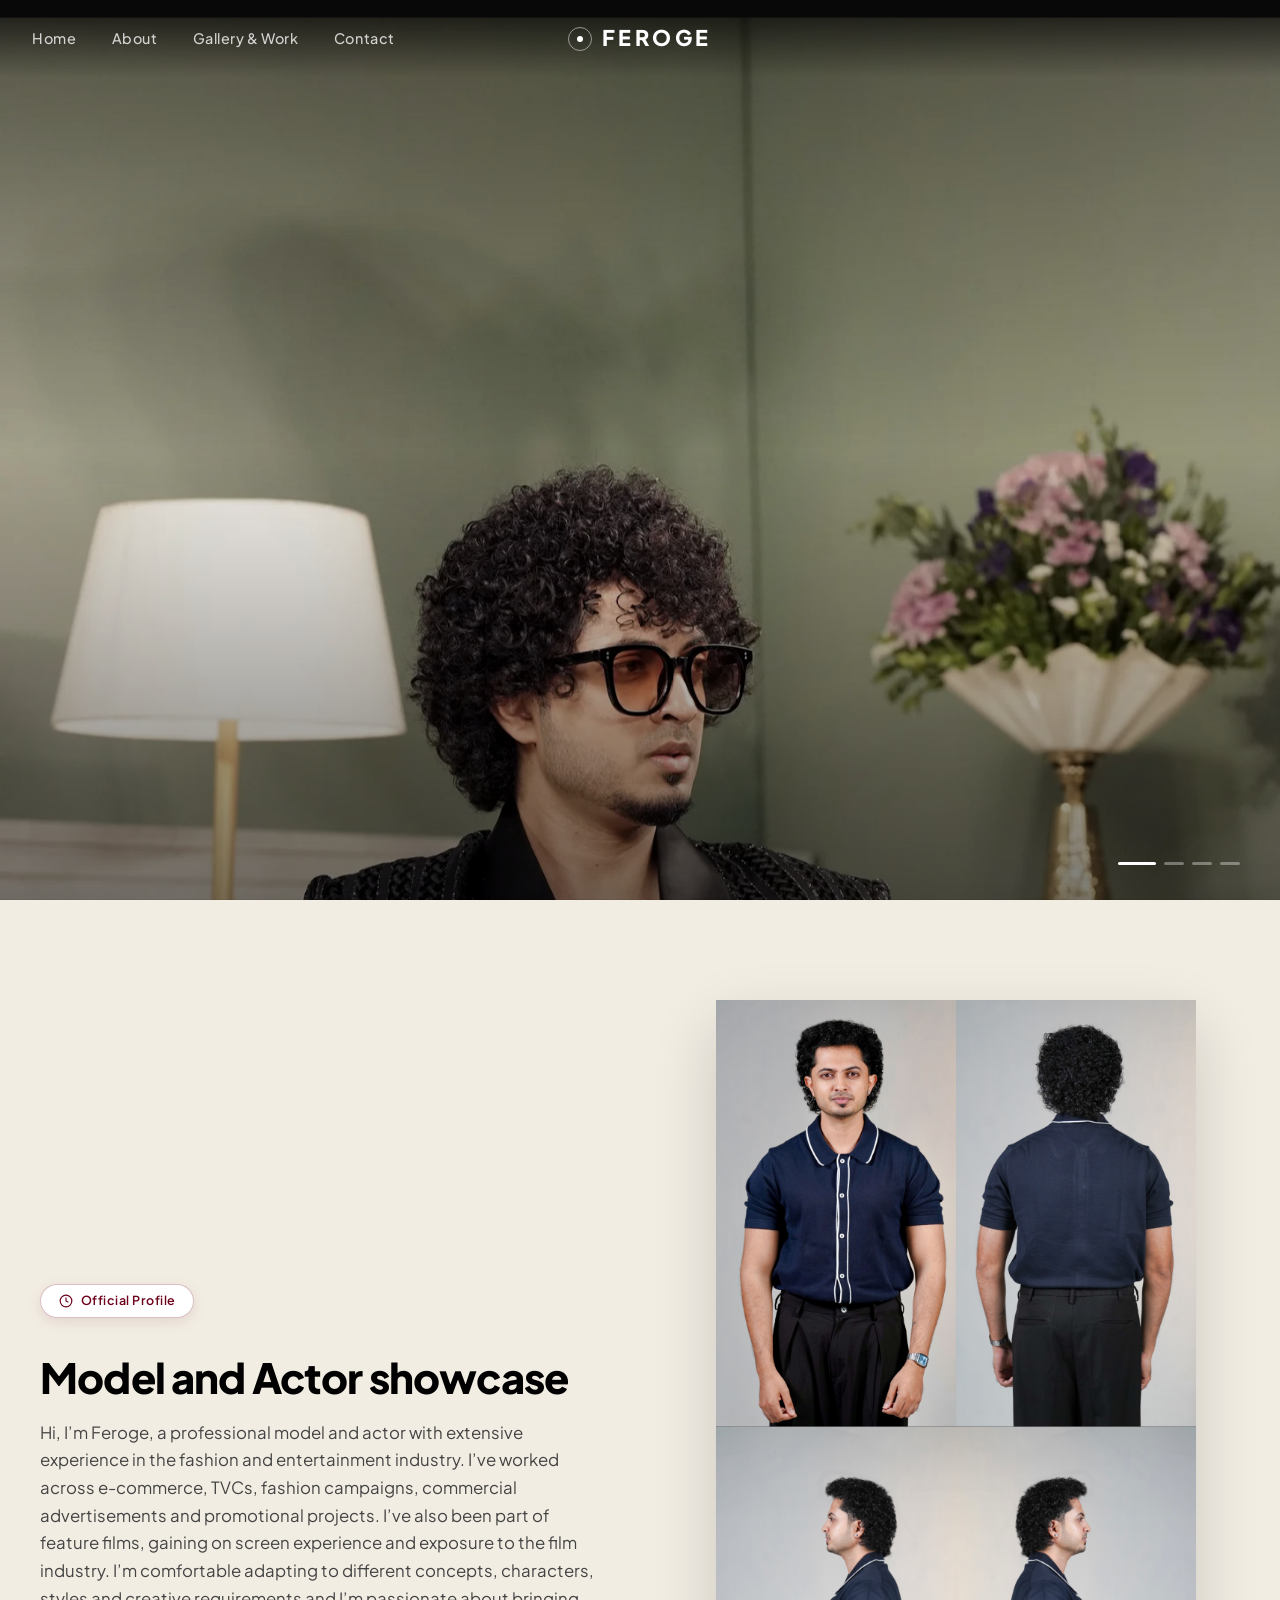
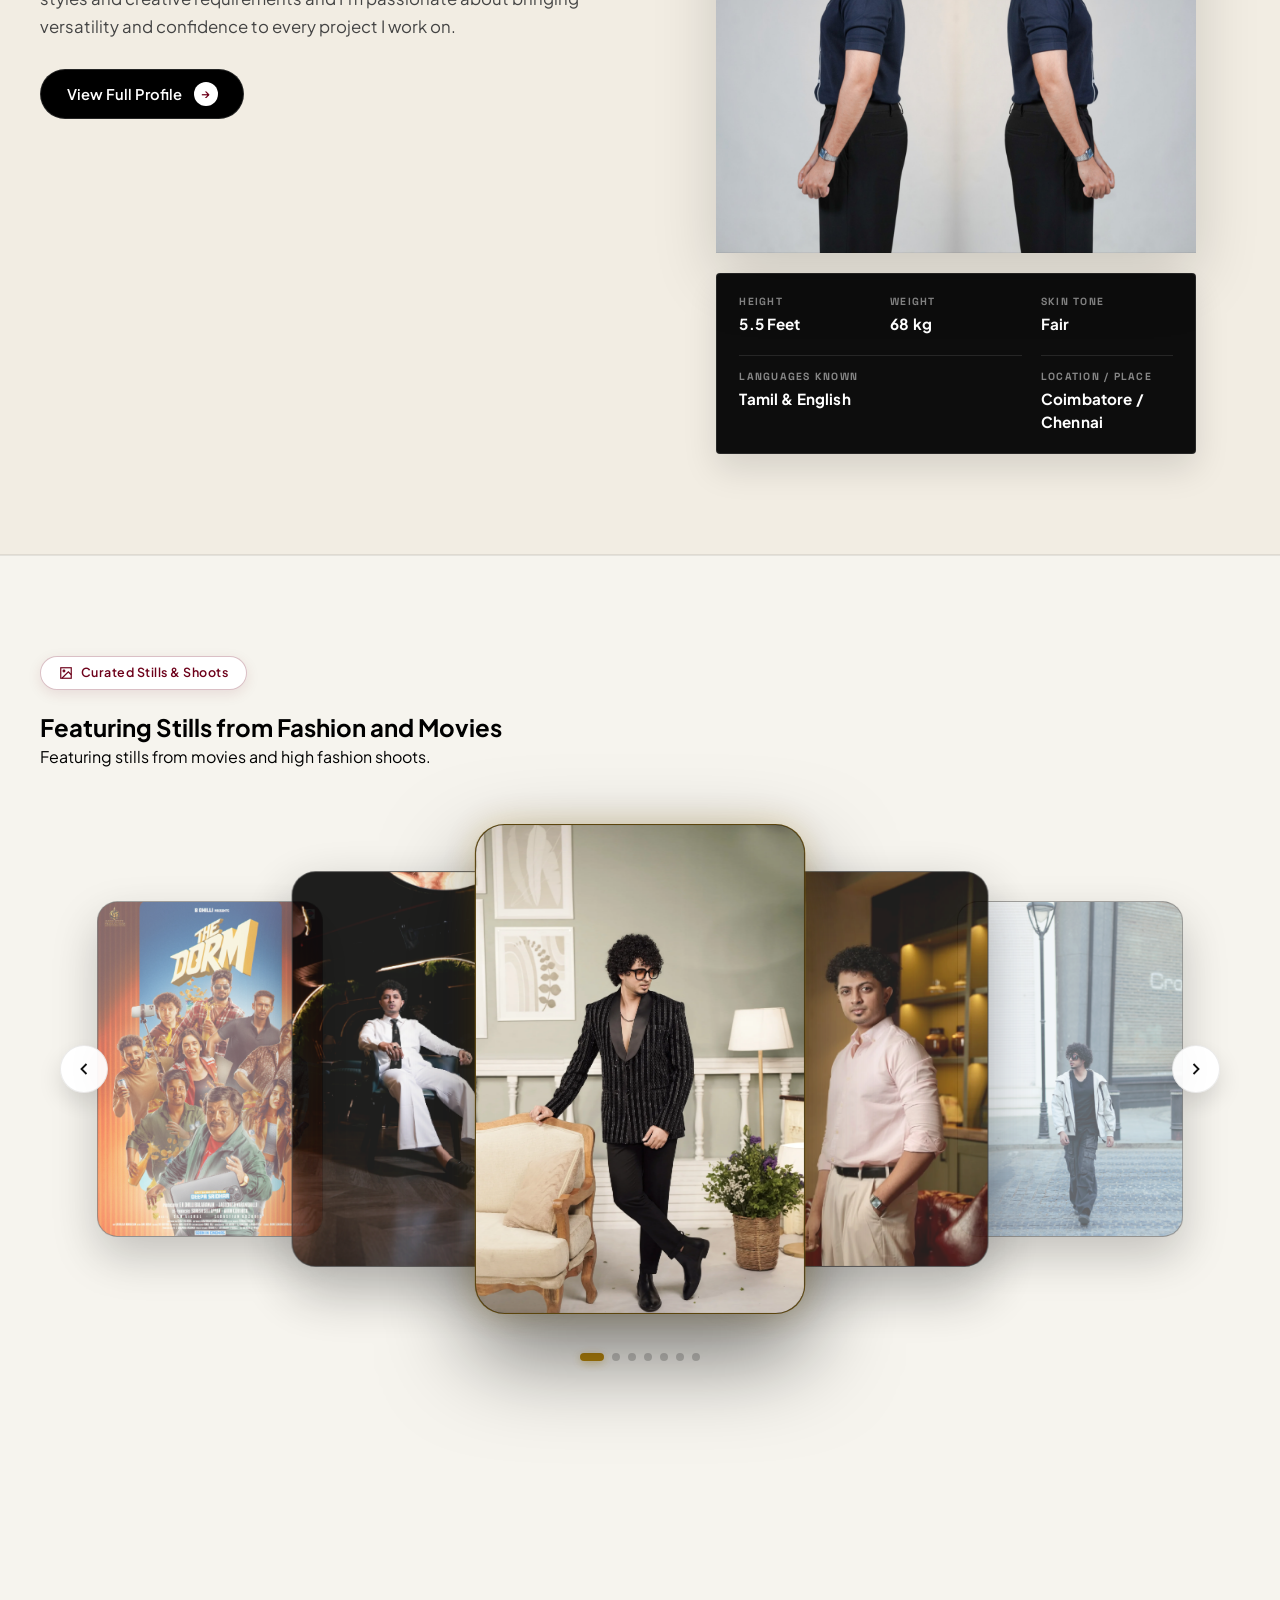
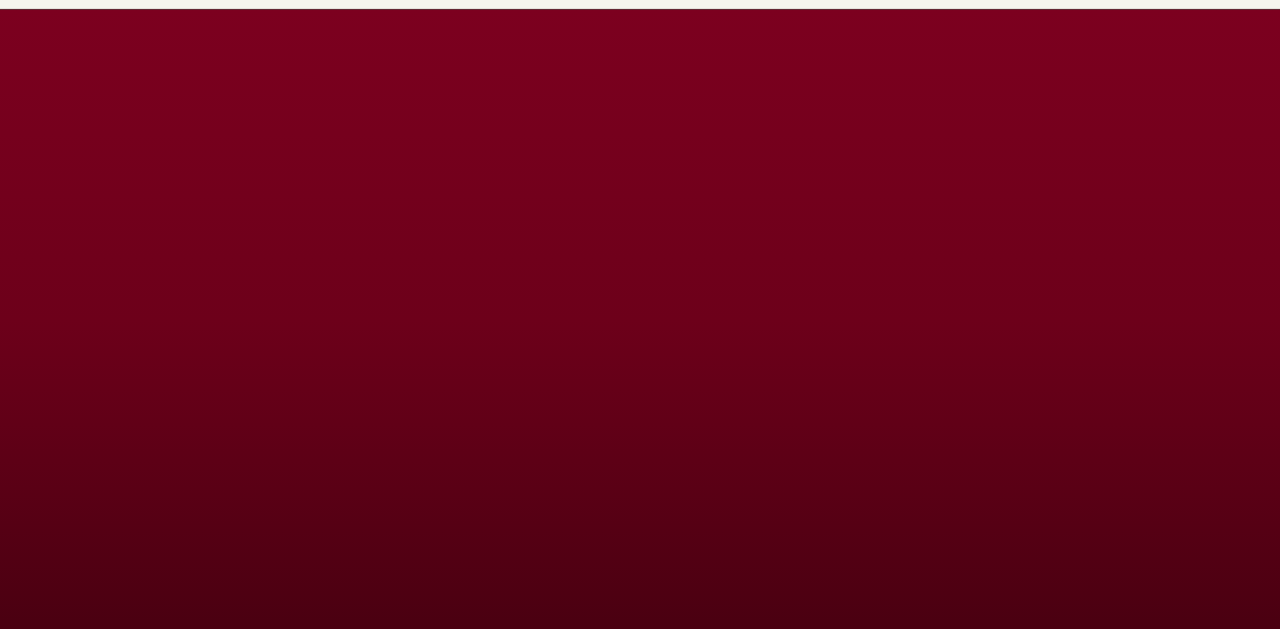
==== commit d5ad7d92: "Update logo section with proper image scaling and spacing, and add new brand logos" ====
--- a/index.html
+++ b/index.html
@@ -65,7 +65,6 @@
       </a>
 
       <div class="nav-right">
-        <a href="contact.html" class="nav-cta-btn">Book Talent &rarr;</a>
         <button class="hamburger-btn" id="menu-toggle-btn" aria-label="Toggle Navigation Menu">
           <span class="hamburger-box">
             <span class="hamburger-dash"></span>
@@ -167,9 +166,9 @@
             </svg>
             <span>Official Profile</span>
           </div>
-          <h2 class="teaser-title">Model &amp; Actor Showcase</h2>
+          <h2 class="teaser-title">Model and Actor showcase</h2>
           <p class="teaser-text">
-            Professional model and actor with extensive experience across fashion campaigns, TVCs, commercial advertisements, and feature films—bringing versatility, confidence, and character depth to every project.
+            Hi, I’m Feroge, a professional model and actor with extensive experience in the fashion and entertainment industry. I’ve worked across e-commerce, TVCs, fashion campaigns, commercial advertisements and promotional projects. I’ve also been part of feature films, gaining on screen experience and exposure to the film industry. I’m comfortable adapting to different concepts, characters, styles and creative requirements and I’m passionate about bringing versatility and confidence to every project I work on.
           </p>
           <a href="about.html" class="btn-pill-dark">
             <span>View Full Profile</span>
@@ -224,7 +223,7 @@
           <span>Curated Stills &amp; Shoots</span>
         </div>
         <h2 class="section-main-heading">Featuring Stills from Fashion and Movies</h2>
-        <p class="section-subtext">Featuring stills from Madharaasi and The Dorm, alongside high fashion shoots.</p>
+        <p class="section-subtext">Featuring stills from movies and high fashion shoots.</p>
       </div>
 
       <!-- 3D Spatial Coverflow Stage -->
@@ -391,9 +390,6 @@
         <div class="lb-slide-container" id="lb-slide-container">
           <img src="" alt="Feroge Model Portfolio" id="lightbox-img" class="lb-main-img">
         </div>
-        <div class="lb-caption">
-          <h3 class="lb-photo-title" id="lb-title">Curated Stills &amp; Shoots</h3>
-        </div>
       </div>
 
       <button class="lb-arrow lb-next-btn" id="lb-next" aria-label="Next Photo">
--- a/style.css
+++ b/style.css
@@ -1126,8 +1126,8 @@
   object-fit: cover;
   border-radius: 0 !important;
   display: block;
-  user-drag: none;
   -webkit-user-drag: none;
+  user-select: none;
   pointer-events: none;
   transition: transform 0.6s cubic-bezier(0.16, 1, 0.3, 1);
 }
@@ -1706,22 +1706,11 @@
 }
 
 .lb-caption {
-  display: flex;
-  flex-direction: column;
-  align-items: center;
-  gap: 0.25rem;
-  margin-top: 0.85rem;
-  text-align: center;
+  display: none !important;
 }
 
 .lb-photo-title {
-  font-family: var(--font-serif);
-  font-size: 1.1rem;
-  font-style: italic;
-  font-weight: 600;
-  color: #ffffff;
-  margin: 0;
-  letter-spacing: 0.02em;
+  display: none !important;
 }
 
 .lb-arrow {
@@ -3547,61 +3536,88 @@
 }
 
 /* Middle Brand Logos Column */
+/* ==========================================================================
+   Slide 2: Minimalist Premium White Canvas Marquee (Option 4)
+   ========================================================================== */
 .slide2-mid-logos {
-  background: #0d0d0d;
+  background: #ffffff;
   display: flex;
   flex-direction: column;
   justify-content: center;
-  padding: 2.2rem 1.4rem;
-  border-left: 1px solid rgba(255, 255, 255, 0.08);
-  border-right: 1px solid rgba(255, 255, 255, 0.08);
+  padding: 2rem 1.3rem;
+  border-left: 1px solid rgba(0, 0, 0, 0.08);
+  border-right: 1px solid rgba(0, 0, 0, 0.08);
+  position: relative;
 }
 
 .mid-logos-header {
   text-align: center;
   margin-bottom: 1.25rem;
+  position: relative;
+  z-index: 2;
 }
 
 .mid-logos-tag {
-  display: block;
-  font-family: var(--font-mono);
-  font-size: 0.72rem;
+  display: inline-flex;
+  align-items: center;
+  gap: 7px;
+  font-family: var(--font-mono, 'Space Grotesk', monospace);
+  font-size: 0.74rem;
   font-weight: 800;
-  letter-spacing: 0.18em;
-  color: #ffffff;
+  letter-spacing: 0.16em;
+  color: #0c0c0c;
   text-transform: uppercase;
+}
+
+.tag-dot-burgundy {
+  width: 6px;
+  height: 6px;
+  border-radius: 50%;
+  background: var(--color-burgundy, #6D001A);
+  display: inline-block;
+  box-shadow: 0 0 6px rgba(109, 0, 26, 0.5);
 }
 
 .mid-logos-sub {
   display: block;
-  font-size: 0.62rem;
+  font-family: var(--font-sans, 'Plus Jakarta Sans', sans-serif);
+  font-size: 0.64rem;
   font-weight: 700;
-  letter-spacing: 0.14em;
-  color: rgba(255, 255, 255, 0.45);
+  letter-spacing: 0.12em;
+  color: #666666;
   text-transform: uppercase;
-  margin-top: 4px;
-}
-
-.mid-logos-grid {
+  margin-top: 3px;
+}
+
+.mid-logos-square-grid {
   display: grid;
-  grid-template-columns: repeat(2, 1fr);
-  gap: 12px;
-}
-
+  grid-template-columns: repeat(3, 1fr);
+  gap: 14px;
+  justify-items: center;
+  align-items: center;
+  width: 100%;
+}
+
+/* Minimal Luxury Logo Tiles — The logo itself is the rounded box (Edge-to-Edge) */
 .mid-logo-card {
   background: #ffffff;
-  border-radius: 10px;
-  height: 64px;
+  border: 1px solid rgba(0, 0, 0, 0.08);
+  border-radius: 16px;
+  aspect-ratio: 1 / 1;
+  width: 100%;
+  max-width: 135px;
   display: flex;
   align-items: center;
   justify-content: center;
-  padding: 8px 14px;
-  box-shadow: 0 4px 16px rgba(0, 0, 0, 0.38);
-  border: 1px solid rgba(255, 255, 255, 0.9);
-  transition: all 0.3s cubic-bezier(0.16, 1, 0.3, 1);
+  padding: 0;
+  box-shadow: 
+    0 2px 6px rgba(0, 0, 0, 0.04),
+    0 8px 20px -4px rgba(0, 0, 0, 0.08);
+  transition: all 0.35s cubic-bezier(0.16, 1, 0.3, 1);
   overflow: hidden;
   position: relative;
   cursor: pointer;
+  box-sizing: border-box;
 }
 
 .mid-logo-card .click-to-view-hint {
@@ -3609,25 +3625,72 @@
 }
 
 .mid-logo-card:hover {
-  background: #ffffff;
-  border-color: #ffffff;
-  transform: translateY(-2px) scale(1.03);
-  box-shadow: 0 8px 24px rgba(0, 0, 0, 0.55);
+  border-color: rgba(109, 0, 26, 0.3);
+  transform: translateY(-4px) scale(1.04);
+  box-shadow: 
+    0 8px 24px -4px rgba(0, 0, 0, 0.16),
+    0 0 0 1px rgba(109, 0, 26, 0.2);
+  z-index: 5;
 }
 
 .mid-logo-img {
-  max-height: 44px;
-  max-width: 90%;
-  width: auto;
-  height: auto;
+  width: 100%;
+  height: 100%;
+  max-width: 100%;
+  max-height: 100%;
   object-fit: contain;
-  opacity: 1;
-  filter: none;
-  transition: transform 0.3s ease;
+  object-position: center;
+  display: block;
+  opacity: 1 !important;
+  filter: none !important;
+  transition: transform 0.35s cubic-bezier(0.16, 1, 0.3, 1);
 }
 
 .mid-logo-card:hover .mid-logo-img {
   transform: scale(1.06);
+}
+
+@media (max-width: 950px) {
+  .slide2-mid-logos {
+    padding: 2rem 1.4rem;
+    border-left: none;
+    border-right: none;
+    border-top: 1px solid rgba(0, 0, 0, 0.08);
+    border-bottom: 1px solid rgba(0, 0, 0, 0.08);
+  }
+  .mid-logos-square-grid {
+    grid-template-columns: repeat(5, 1fr);
+    gap: 12px;
+  }
+  .mid-logo-card {
+    max-width: 130px;
+    padding: 0;
+  }
+}
+
+@media (max-width: 640px) {
+  .mid-logos-square-grid {
+    grid-template-columns: repeat(4, 1fr);
+    gap: 10px;
+  }
+  .mid-logo-card {
+    padding: 0;
+    border-radius: 14px;
+  }
+}
+
+@media (max-width: 480px) {
+  .mid-logos-square-grid {
+    grid-template-columns: repeat(3, 1fr);
+    gap: 10px;
+  }
+  .mid-logo-card {
+    padding: 0;
+    border-radius: 12px;
+  }
+  .slide2-mid-logos {
+    padding: 1.6rem 0.9rem;
+  }
 }
 
 /* Right Burgundy Canvas Box (#6D001A) */
@@ -3915,24 +3978,11 @@
     min-height: auto;
   }
   .slide2-mid-logos {
-    padding: 2.2rem 1.8rem;
+    padding: 2.2rem 1.4rem;
     border-left: none;
     border-right: none;
-    border-top: 1px solid rgba(255, 255, 255, 0.08);
-    border-bottom: 1px solid rgba(255, 255, 255, 0.08);
-  }
-  .mid-logos-grid {
-    display: grid;
-    grid-template-columns: repeat(3, 1fr);
-    gap: 12px;
-  }
-  .mid-logo-card {
-    height: 66px;
-    padding: 8px 14px;
-    border-radius: 10px;
-  }
-  .mid-logo-img {
-    max-height: 44px;
+    border-top: 1px solid rgba(0, 0, 0, 0.08);
+    border-bottom: 1px solid rgba(0, 0, 0, 0.08);
   }
   .slide1-right-box,
   .slide2-left-specs,
@@ -3954,20 +4004,7 @@
     object-position: center 10%;
   }
   .slide2-mid-logos {
-    padding: 2rem 1.2rem;
-  }
-  .mid-logos-grid {
-    grid-template-columns: repeat(2, 1fr);
-    gap: 10px;
-  }
-  .mid-logo-card {
-    height: 62px;
-    padding: 8px 12px;
-    border-radius: 10px;
-  }
-  .mid-logo-img {
-    max-height: 40px;
-    max-width: 88%;
+    padding: 1.8rem 1rem;
   }
   .slide1-right-box,
   .slide2-left-specs,
@@ -4002,18 +4039,19 @@
 
 @media (max-width: 400px) {
   .slide2-mid-logos {
-    padding: 1.6rem 0.9rem;
-  }
-  .mid-logos-grid {
-    grid-template-columns: repeat(2, 1fr);
-    gap: 8px;
+    padding: 1.5rem 0.8rem;
   }
   .mid-logo-card {
-    height: 56px;
-    padding: 6px 8px;
+    aspect-ratio: 1 / 1;
+    width: 100%;
+    max-width: 90px;
+    padding: 0;
+    border-radius: 10px;
   }
   .mid-logo-img {
-    max-height: 36px;
+    width: 100%;
+    height: 100%;
+    object-fit: contain;
   }
   .cinema-posters-grid {
     grid-template-columns: 1fr;
@@ -4528,7 +4566,7 @@
     width: 100%;
     box-sizing: border-box;
   }
-
+}
 
 /* ==========================================================================
    Category Filter Nav Bar & Dynamic Gallery Cards
@@ -5208,6 +5246,7 @@
   padding-left: 0.32em; /* optical alignment */
   background: linear-gradient(180deg, #ffffff 40%, rgba(255, 255, 255, 0.65) 100%);
   -webkit-background-clip: text;
+  background-clip: text;
   -webkit-text-fill-color: transparent;
 }
 
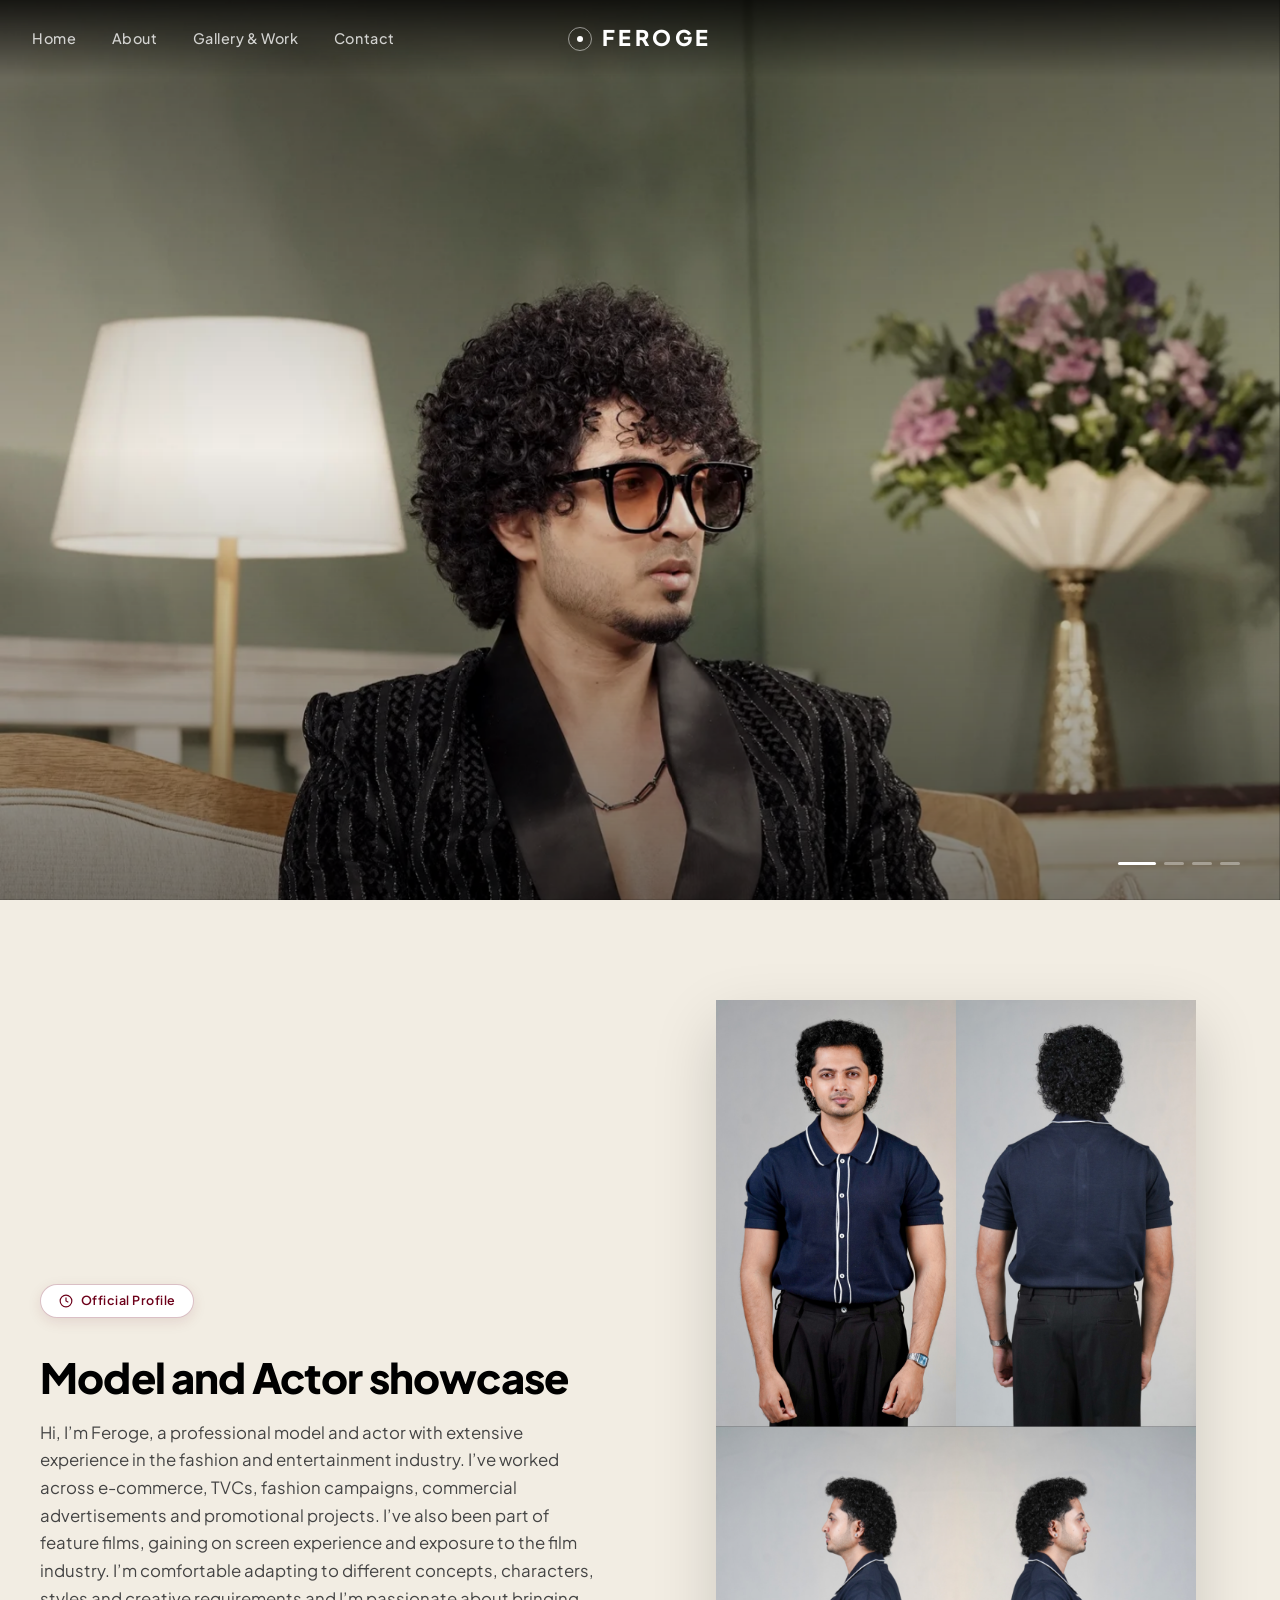
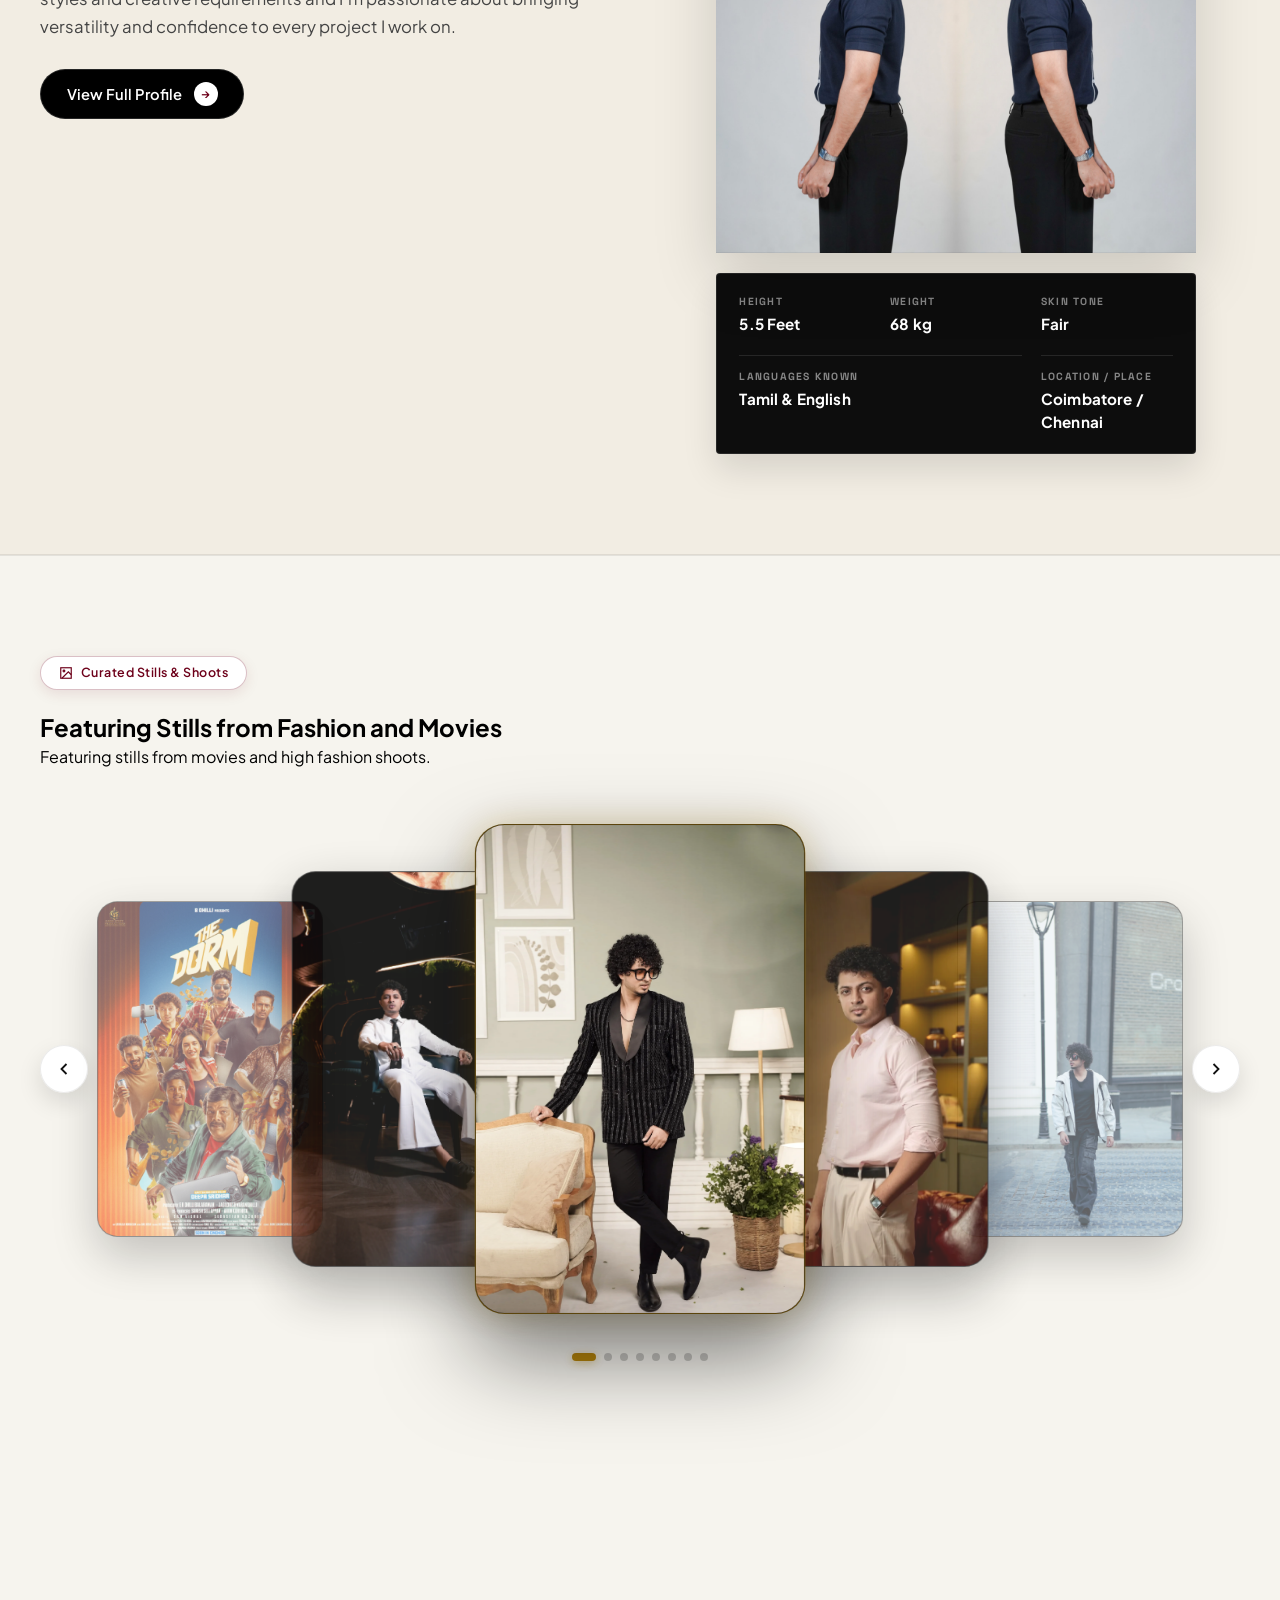
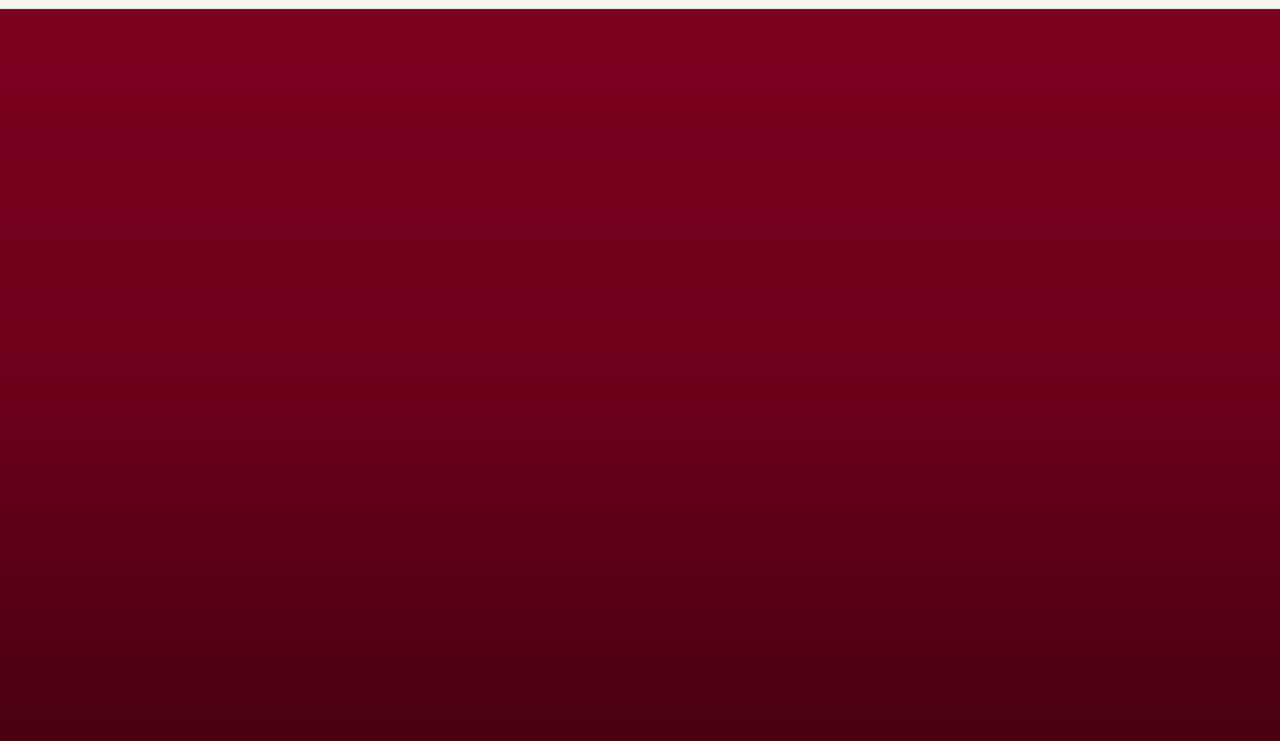
==== commit 06193377: "Update brand_work_03 image and add The Dorm poster to home coverflow" ====
--- a/index.html
+++ b/index.html
@@ -261,13 +261,19 @@
               </div>
             </div>
 
-            <div class="coverflow-card" data-index="5" data-src="images/dorm 2.webp">
-              <div class="card-inner">
-                <img src="images/dorm 2.webp" alt="The Dorm - Feature Film" loading="lazy">
-              </div>
-            </div>
-
-            <div class="coverflow-card" data-index="6" data-src="images/feroge_21.webp">
+            <div class="coverflow-card" data-index="5" data-src="images/dorm.webp">
+              <div class="card-inner">
+                <img src="images/dorm.webp" alt="The Dorm - Feature Film Poster 01" loading="lazy">
+              </div>
+            </div>
+
+            <div class="coverflow-card" data-index="6" data-src="images/dorm 2.webp">
+              <div class="card-inner">
+                <img src="images/dorm 2.webp" alt="The Dorm - Feature Film Poster 02" loading="lazy">
+              </div>
+            </div>
+
+            <div class="coverflow-card" data-index="7" data-src="images/feroge_21.webp">
               <div class="card-inner">
                 <img src="images/feroge_21.webp" alt="Traditional Outfit" loading="lazy">
               </div>
--- a/style.css
+++ b/style.css
@@ -506,17 +506,17 @@
   will-change: transform;
 }
 
-/* Individual Slide Focal Framing */
-.hero-slide-img.slide-img-1 { object-position: center 20%; }
-.hero-slide-img.slide-img-2 { object-position: center 20%; }
-.hero-slide-img.slide-img-3 { object-position: center 20%; }
-.hero-slide-img.slide-img-4 { object-position: center 20%; }
+/* Individual Slide Focal Framing — center 40% shows face+body on desktop without top-crop */
+.hero-slide-img.slide-img-1 { object-position: center 35%; }
+.hero-slide-img.slide-img-2 { object-position: center 30%; }
+.hero-slide-img.slide-img-3 { object-position: center 30%; }
+.hero-slide-img.slide-img-4 { object-position: center 30%; }
 
 @media (min-width: 1200px) {
-  .hero-slide-img.slide-img-1 { object-position: center 20%; }
-  .hero-slide-img.slide-img-2 { object-position: center 20%; }
-  .hero-slide-img.slide-img-3 { object-position: center 20%; }
-  .hero-slide-img.slide-img-4 { object-position: center 20%; }
+  .hero-slide-img.slide-img-1 { object-position: center 35%; }
+  .hero-slide-img.slide-img-2 { object-position: center 30%; }
+  .hero-slide-img.slide-img-3 { object-position: center 30%; }
+  .hero-slide-img.slide-img-4 { object-position: center 30%; }
 }
 
 .hero-slide:nth-child(odd).active .hero-slide-img {
@@ -1013,12 +1013,12 @@
   box-shadow: 0 12px 30px rgba(184, 134, 11, 0.35);
 }
 
-.coverflow-prev { left: 20px; }
-.coverflow-next { right: 20px; }
+.coverflow-prev { left: 0px; }
+.coverflow-next { right: 0px; }
 
 @media (min-width: 1300px) {
-  .coverflow-prev { left: calc(50% - 580px); }
-  .coverflow-next { right: calc(50% - 580px); }
+  .coverflow-prev { left: -28px; }
+  .coverflow-next { right: -28px; }
 }
 
 /* Dots indicator */
@@ -3102,7 +3102,7 @@
 
 .site-footer-v2 {
   background: linear-gradient(180deg, #7c001f 0%, #6D001A 50%, #4a0011 100%);
-  padding: 100px 0 40px 0;
+  padding: 100px 0 50px 0;
   color: #ffffff;
   position: relative;
   overflow: hidden;
@@ -3242,9 +3242,10 @@
 /* Bottom Giant Display Serif Logo (Matching Reference "Luisante" Typography Scale) */
 .footer-giant-brand-wrap {
   text-align: center;
-  overflow: hidden;
+  overflow: visible;
   margin-top: 0.5rem;
-  line-height: 0.8;
+  padding: 0.1em 0 0.35em; /* Ample breathing room for descenders (g, y, p, q) */
+  line-height: 1.15;
 }
 
 .footer-giant-brand {
@@ -3255,10 +3256,10 @@
   color: #ffffff;
   letter-spacing: -0.04em;
   text-transform: none;
-  line-height: 0.82;
+  line-height: 1.15;
   margin: 0;
-  padding: 0;
-  display: block;
+  padding: 0 0 0.12em 0; /* Ensures bottom loop of 'g' and descenders are never cut off */
+  display: inline-block;
   width: 100%;
   user-select: none;
   transition: transform 0.6s cubic-bezier(0.16, 1, 0.3, 1);
@@ -3500,19 +3501,20 @@
 .slide2-left-specs {
   background: #000000;
   color: #ffffff;
-  padding: 3.5rem 2.5rem;
+  padding: 2.5rem 2.5rem;
   display: flex;
   flex-direction: column;
-  justify-content: center;
+  justify-content: flex-start;
+  overflow: auto;
 }
 
 .specs-grid-mini {
   display: grid;
   grid-template-columns: 1fr 1fr;
-  gap: 1rem 1.5rem;
+  gap: 0.75rem 1.5rem;
   margin-top: 1.5rem;
   border-top: 1px solid rgba(255, 255, 255, 0.15);
-  padding-top: 1.5rem;
+  padding-top: 1.25rem;
 }
 
 .spec-item-mini {
@@ -3592,20 +3594,28 @@
 .mid-logos-square-grid {
   display: grid;
   grid-template-columns: repeat(3, 1fr);
-  gap: 14px;
+  gap: 10px;
   justify-items: center;
   align-items: center;
   width: 100%;
+}
+
+/* On desktop panels (poster-grid-slide2), show 5 columns to fill wider space */
+@media (min-width: 951px) {
+  .poster-grid-slide2 .mid-logos-square-grid {
+    grid-template-columns: repeat(3, 1fr);
+    gap: 10px;
+  }
 }
 
 /* Minimal Luxury Logo Tiles — The logo itself is the rounded box (Edge-to-Edge) */
 .mid-logo-card {
   background: #ffffff;
   border: 1px solid rgba(0, 0, 0, 0.08);
-  border-radius: 16px;
+  border-radius: 14px;
   aspect-ratio: 1 / 1;
   width: 100%;
-  max-width: 135px;
+  max-width: none; /* allow grid to set size */
   display: flex;
   align-items: center;
   justify-content: center;
@@ -4750,6 +4760,10 @@
   gap: 16px;
   flex-shrink: 0;
   will-change: transform;
+  transform: translateZ(0);
+  -webkit-transform: translateZ(0);
+  backface-visibility: hidden;
+  -webkit-backface-visibility: hidden;
 }
 
 /* Left to Right Movement (Brand Works) - Medium Balanced Velocity */
@@ -4770,19 +4784,19 @@
 
 @keyframes scrollLTR {
   0% {
-    transform: translateX(calc(-100% - 16px));
+    transform: translate3d(calc(-100% - 16px), 0, 0);
   }
   100% {
-    transform: translateX(0%);
+    transform: translate3d(0%, 0, 0);
   }
 }
 
 @keyframes scrollRTL {
   0% {
-    transform: translateX(0%);
+    transform: translate3d(0%, 0, 0);
   }
   100% {
-    transform: translateX(calc(-100% - 16px));
+    transform: translate3d(calc(-100% - 16px), 0, 0);
   }
 }
 
@@ -4803,6 +4817,10 @@
   display: inline-flex;
   align-items: center;
   justify-content: center;
+  transform: translateZ(0);
+  -webkit-transform: translateZ(0);
+  backface-visibility: hidden;
+  -webkit-backface-visibility: hidden;
   transition: transform 0.4s cubic-bezier(0.16, 1, 0.3, 1), border-color 0.4s ease, box-shadow 0.4s ease;
   user-select: none;
   -webkit-user-select: none;
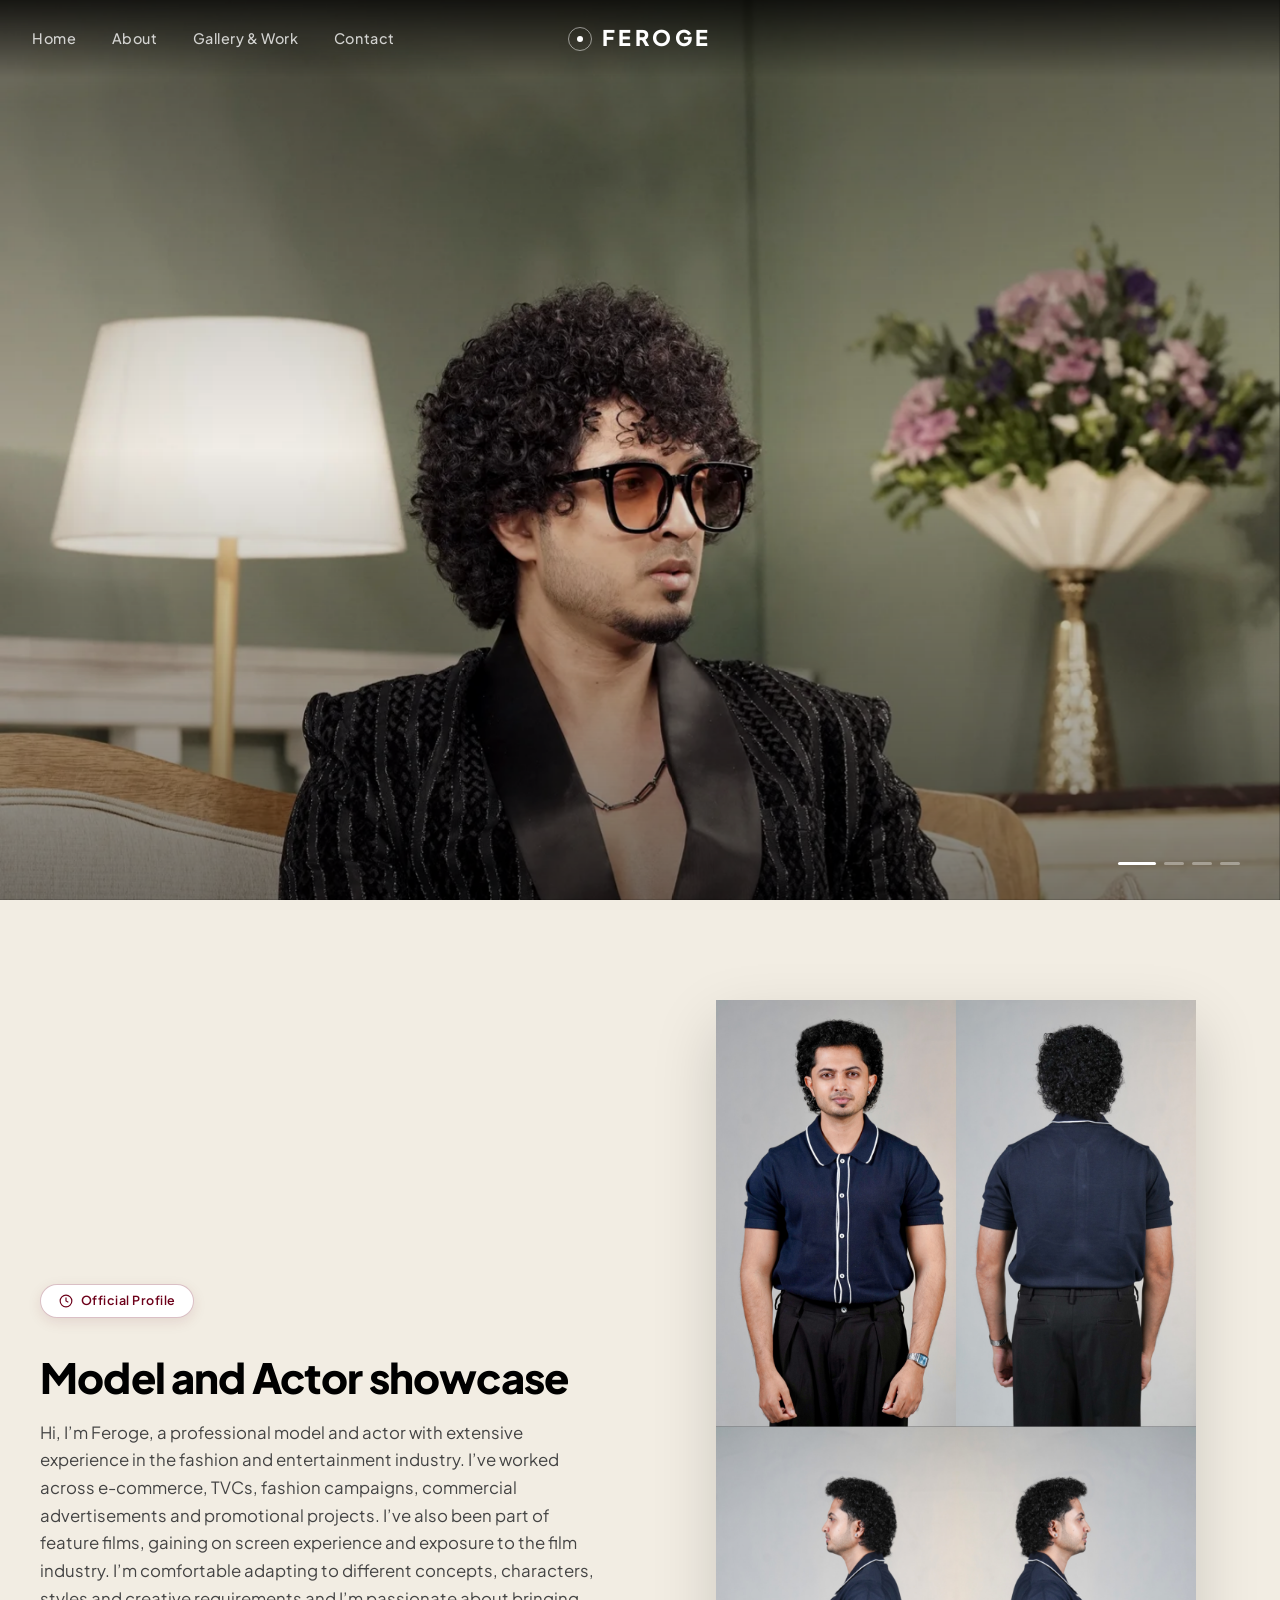
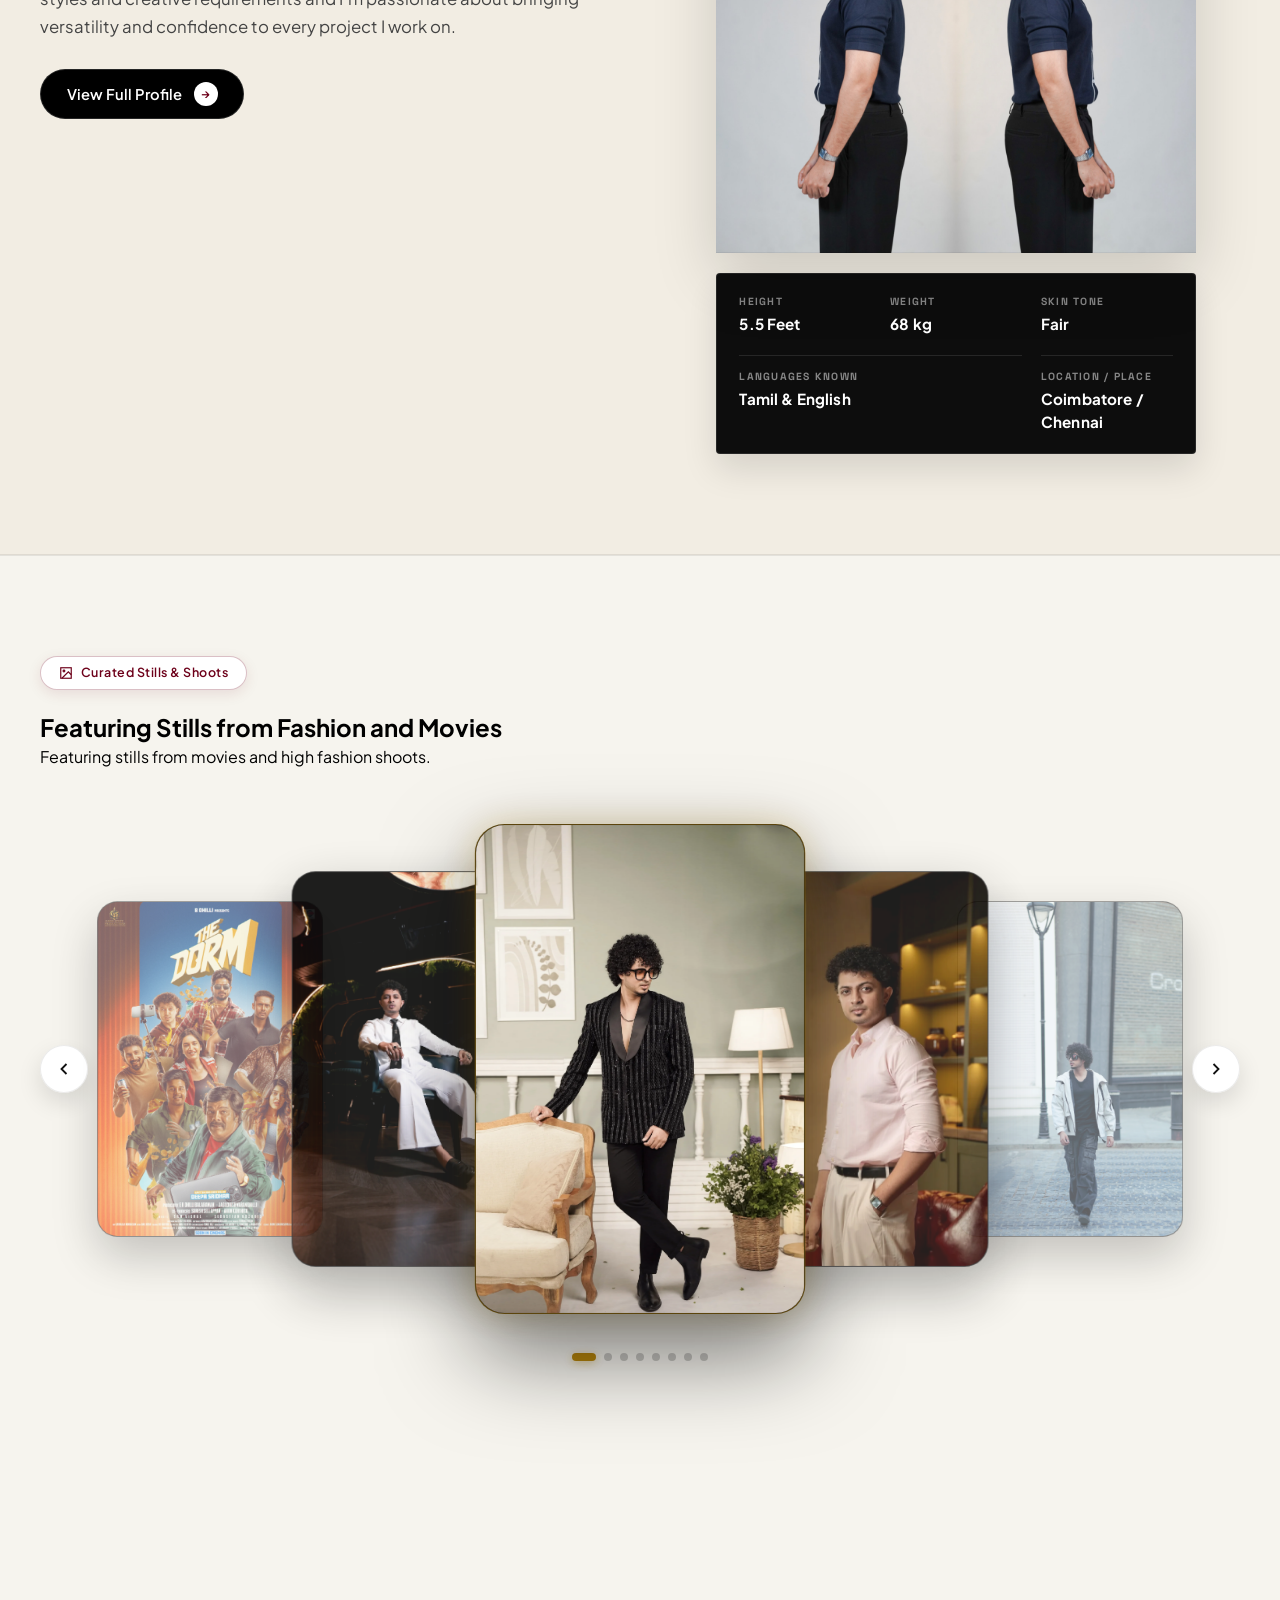
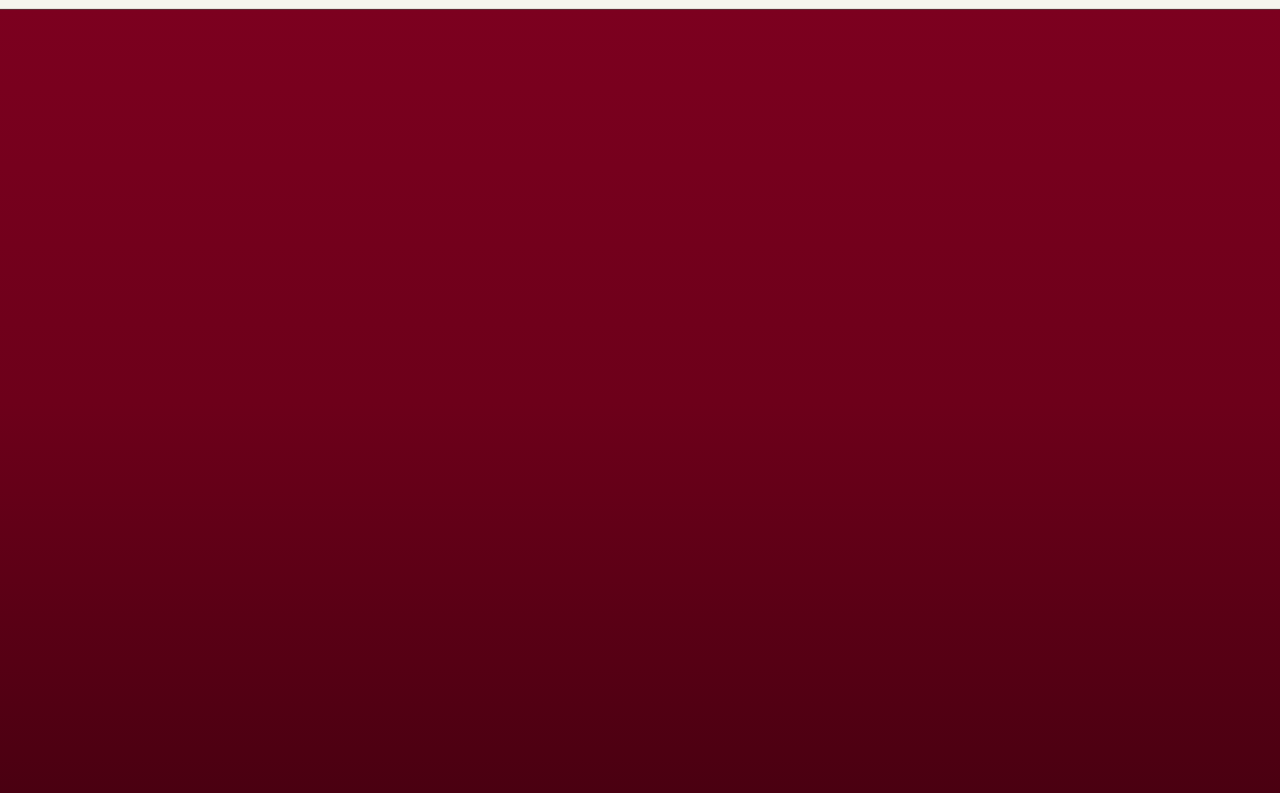
==== commit ff6188e7: "Add subtle, understated developer credit in footer" ====
--- a/index.html
+++ b/index.html
@@ -366,6 +366,18 @@
           <h2 class="footer-giant-brand">Feroge</h2>
         </div>
 
+        <!-- Subtle Minimal Sub-Footer Bar -->
+        <div class="footer-sub-bar">
+          <span class="f-copyright">&copy; 2025 Feroge. All rights reserved.</span>
+          <div class="f-credit-wrap">
+            <span class="f-credit-prefix">Designed &amp; Developed by</span>
+            <a href="https://jegatheesh.fun" target="_blank" rel="noopener noreferrer" class="f-credit-link">
+              <span>jegatheesh.fun</span>
+              <svg width="10" height="10" viewBox="0 0 24 24" fill="none" stroke="currentColor" stroke-width="2.2"><path d="M7 17L17 7M17 7H7M17 7V17"/></svg>
+            </a>
+          </div>
+        </div>
+
       </div>
     </div>
   </footer>
--- a/style.css
+++ b/style.css
@@ -3269,6 +3269,63 @@
   transform: scale(1.02);
 }
 
+/* Subtle Minimal Sub-Footer Bar */
+.footer-sub-bar {
+  display: flex;
+  justify-content: space-between;
+  align-items: center;
+  flex-wrap: wrap;
+  gap: 0.75rem;
+  padding-top: 1.25rem;
+  margin-top: 0.5rem;
+  border-top: 1px solid rgba(255, 255, 255, 0.12);
+  font-size: 0.76rem;
+  color: rgba(255, 255, 255, 0.45);
+  letter-spacing: 0.02em;
+}
+
+.f-copyright {
+  color: rgba(255, 255, 255, 0.45);
+}
+
+.f-credit-wrap {
+  display: inline-flex;
+  align-items: center;
+  gap: 0.35rem;
+}
+
+.f-credit-prefix {
+  color: rgba(255, 255, 255, 0.45);
+}
+
+.f-credit-link {
+  color: rgba(255, 255, 255, 0.65);
+  text-decoration: none;
+  font-weight: 500;
+  display: inline-flex;
+  align-items: center;
+  gap: 0.2rem;
+  padding: 0.15rem 0.4rem;
+  border-radius: 4px;
+  background: rgba(255, 255, 255, 0.06);
+  transition: all 0.25s ease;
+}
+
+.f-credit-link svg {
+  opacity: 0.6;
+  transition: transform 0.25s ease, opacity 0.25s ease;
+}
+
+.f-credit-link:hover {
+  color: #ffffff;
+  background: rgba(255, 255, 255, 0.14);
+}
+
+.f-credit-link:hover svg {
+  opacity: 1;
+  transform: translate(1px, -1px);
+}
+
 @media (max-width: 900px) {
   .footer-burgundy-card {
     padding: 2.8rem 1.6rem 1.6rem 1.6rem;
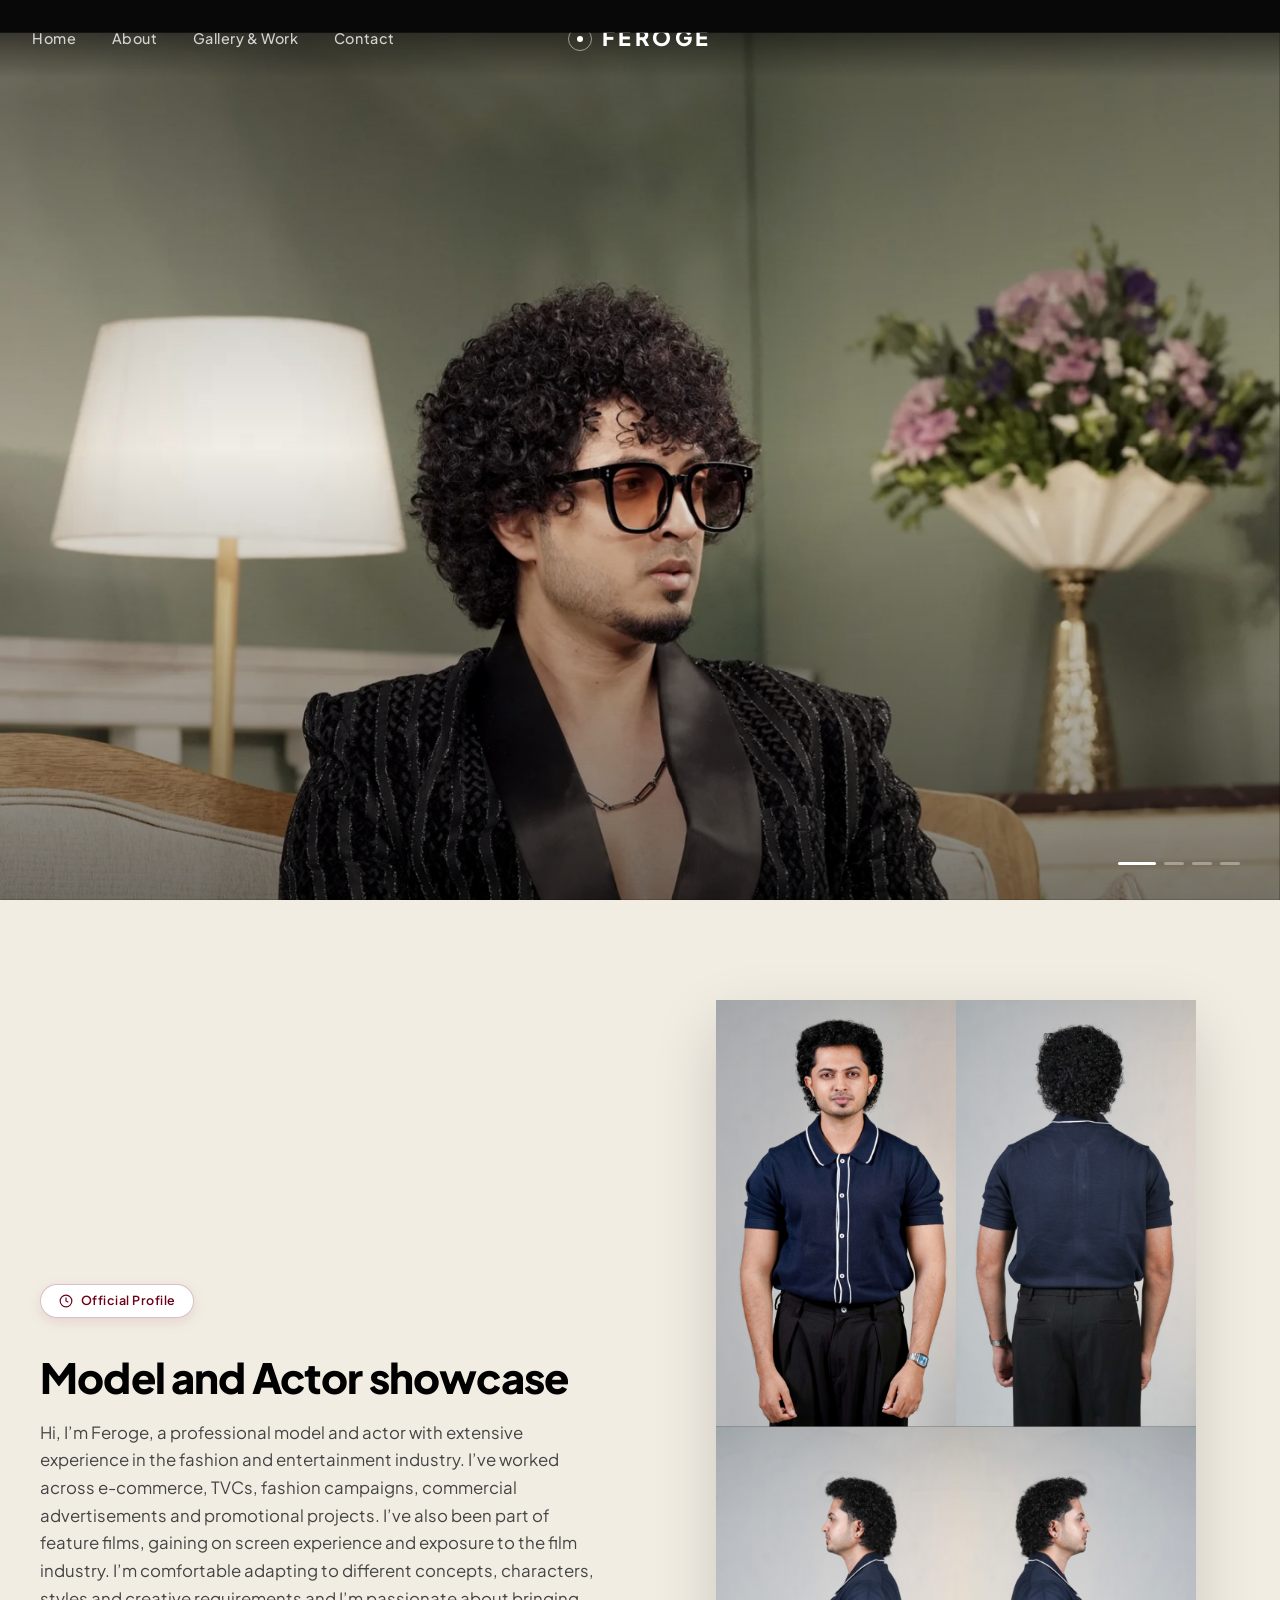
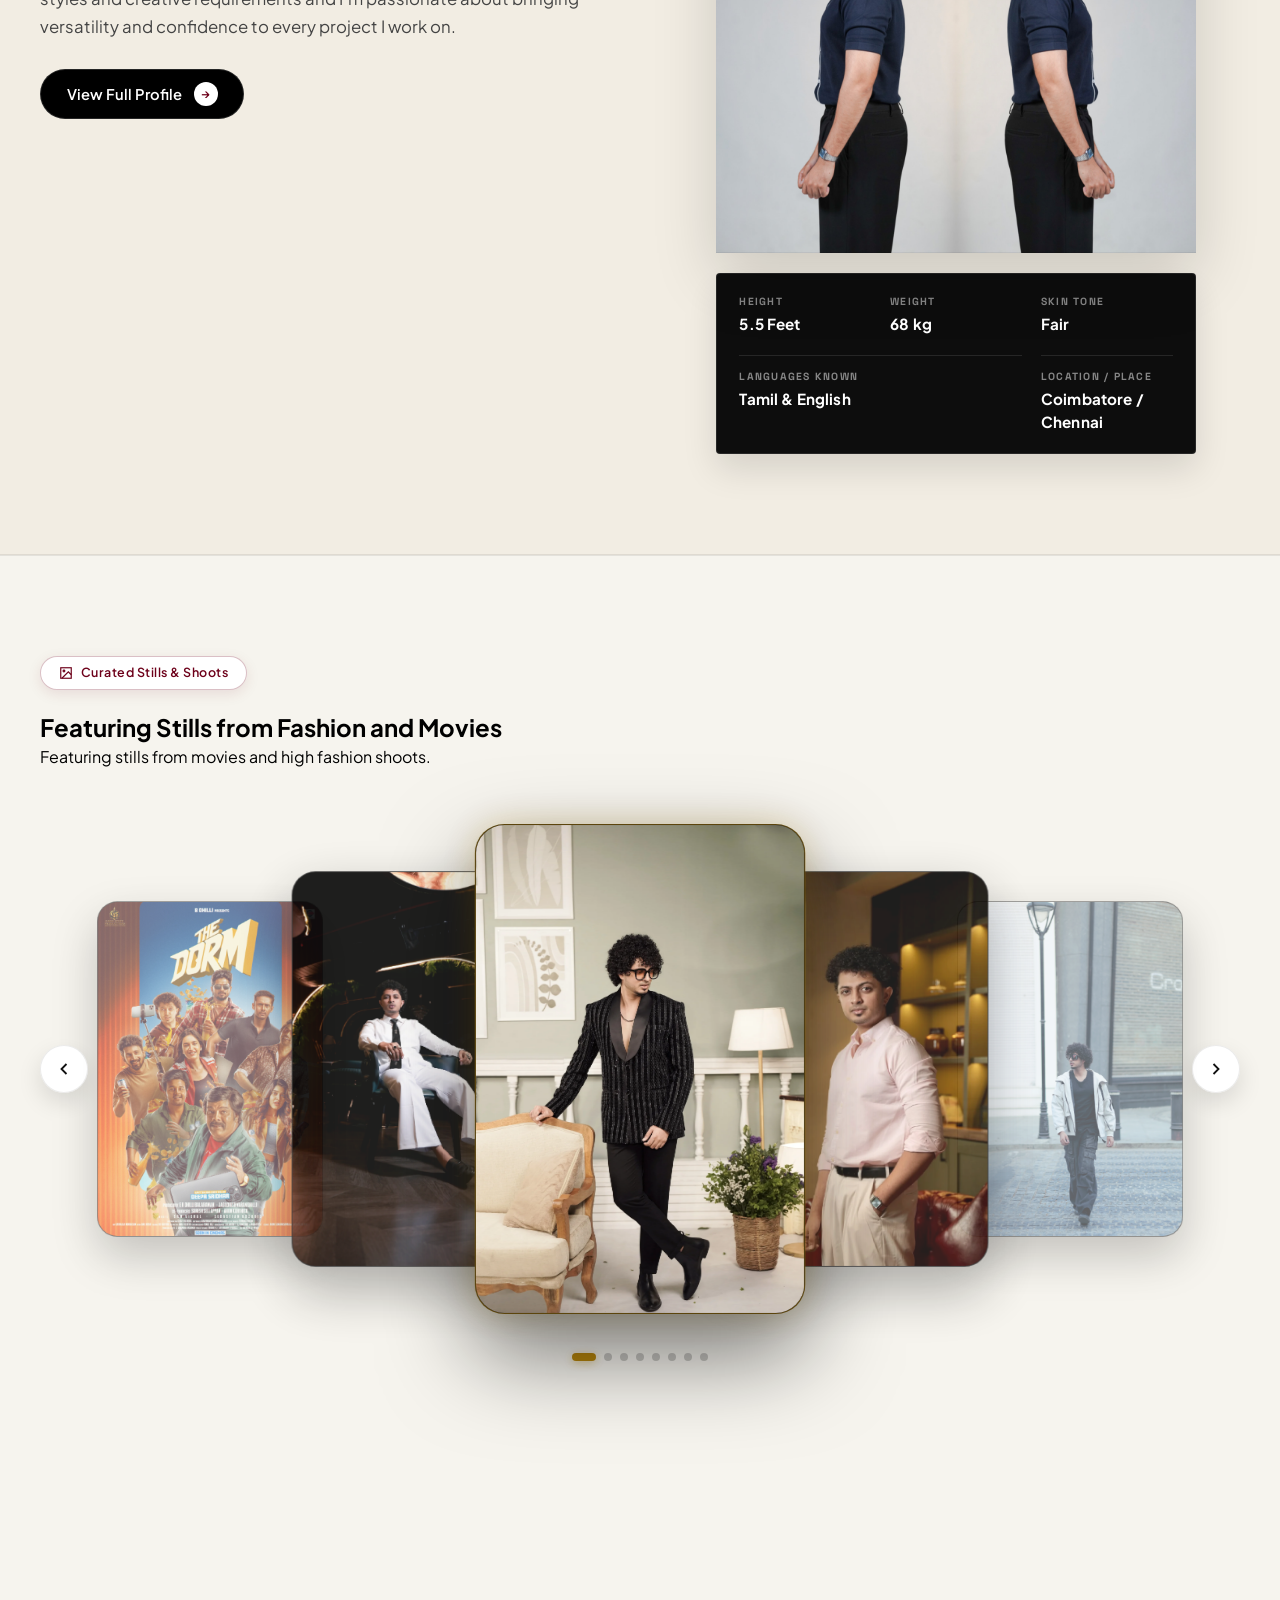
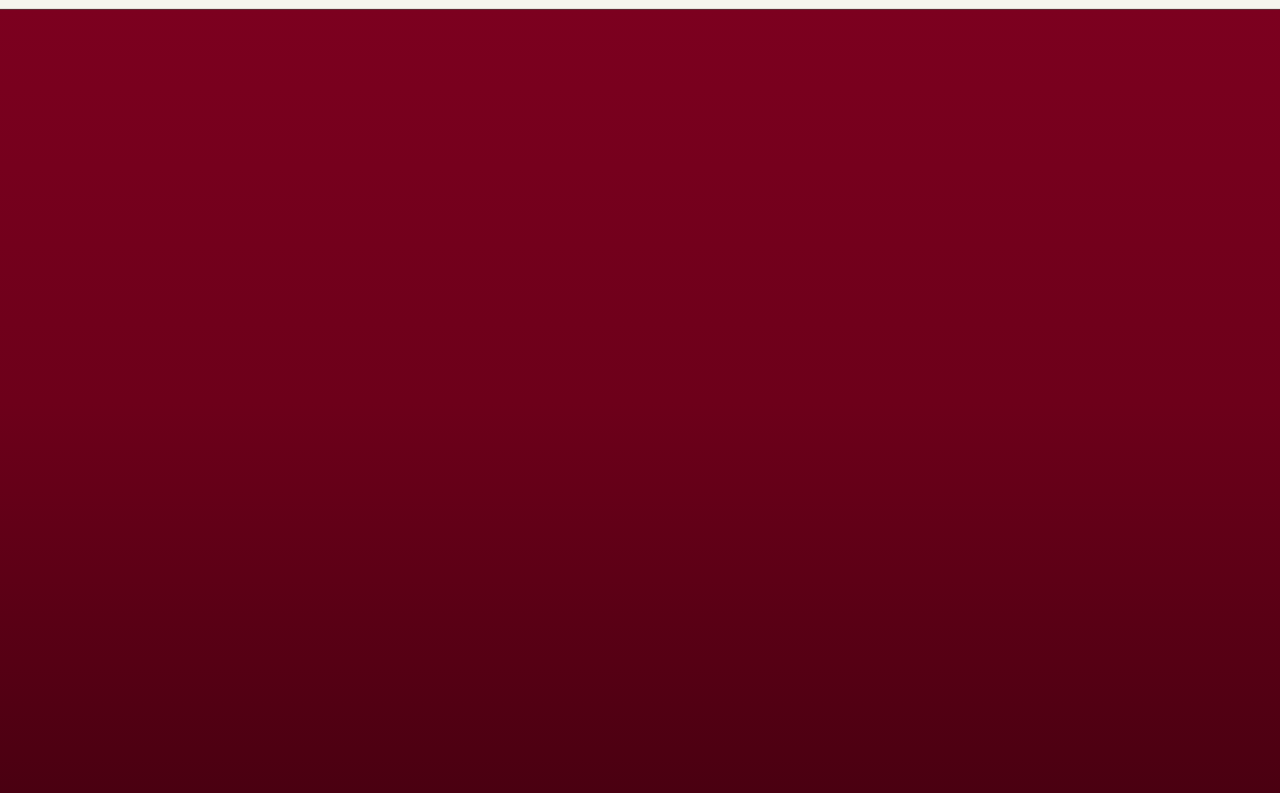
==== commit 0e3e0c0c: "Remove copyright text and center developer credit in footer" ====
--- a/index.html
+++ b/index.html
@@ -368,7 +368,6 @@
 
         <!-- Subtle Minimal Sub-Footer Bar -->
         <div class="footer-sub-bar">
-          <span class="f-copyright">&copy; 2025 Feroge. All rights reserved.</span>
           <div class="f-credit-wrap">
             <span class="f-credit-prefix">Designed &amp; Developed by</span>
             <a href="https://jegatheesh.fun" target="_blank" rel="noopener noreferrer" class="f-credit-link">
--- a/style.css
+++ b/style.css
@@ -3272,7 +3272,7 @@
 /* Subtle Minimal Sub-Footer Bar */
 .footer-sub-bar {
   display: flex;
-  justify-content: space-between;
+  justify-content: center;
   align-items: center;
   flex-wrap: wrap;
   gap: 0.75rem;
@@ -3282,10 +3282,6 @@
   font-size: 0.76rem;
   color: rgba(255, 255, 255, 0.45);
   letter-spacing: 0.02em;
-}
-
-.f-copyright {
-  color: rgba(255, 255, 255, 0.45);
 }
 
 .f-credit-wrap {
